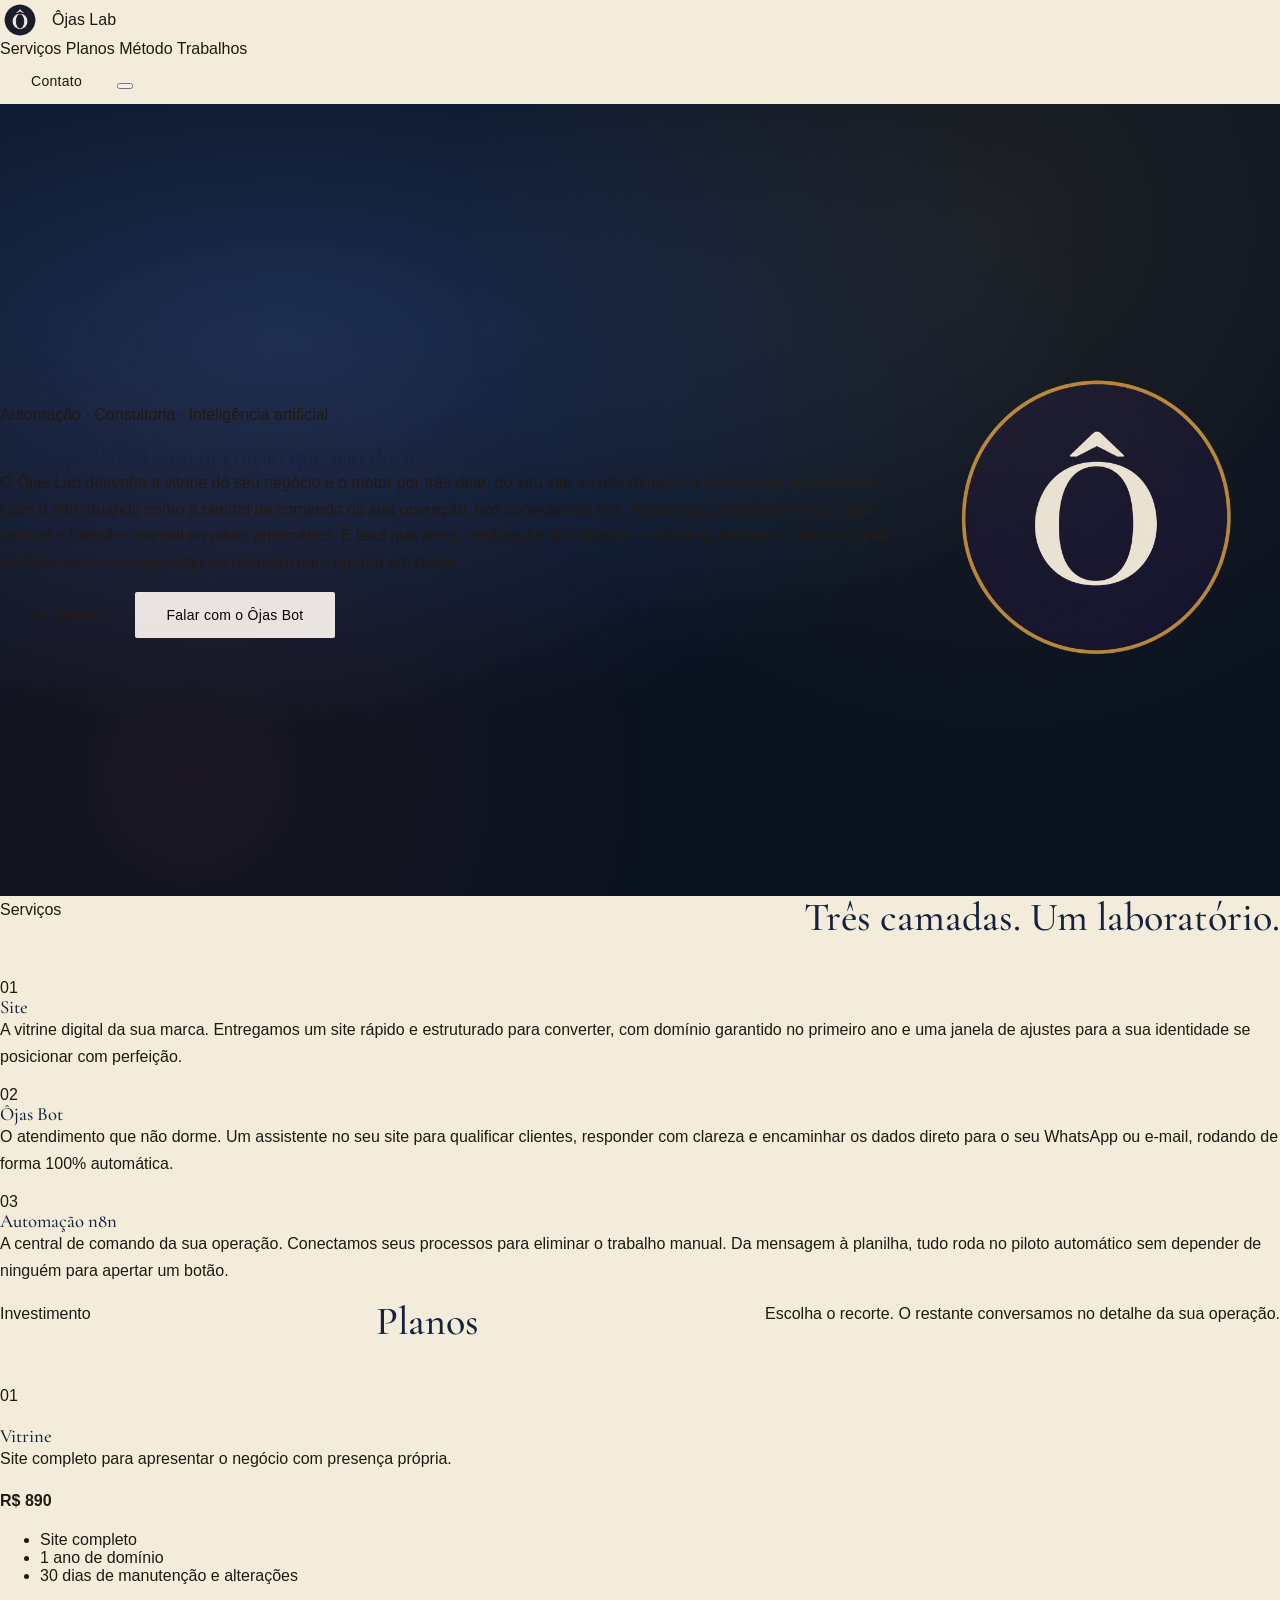
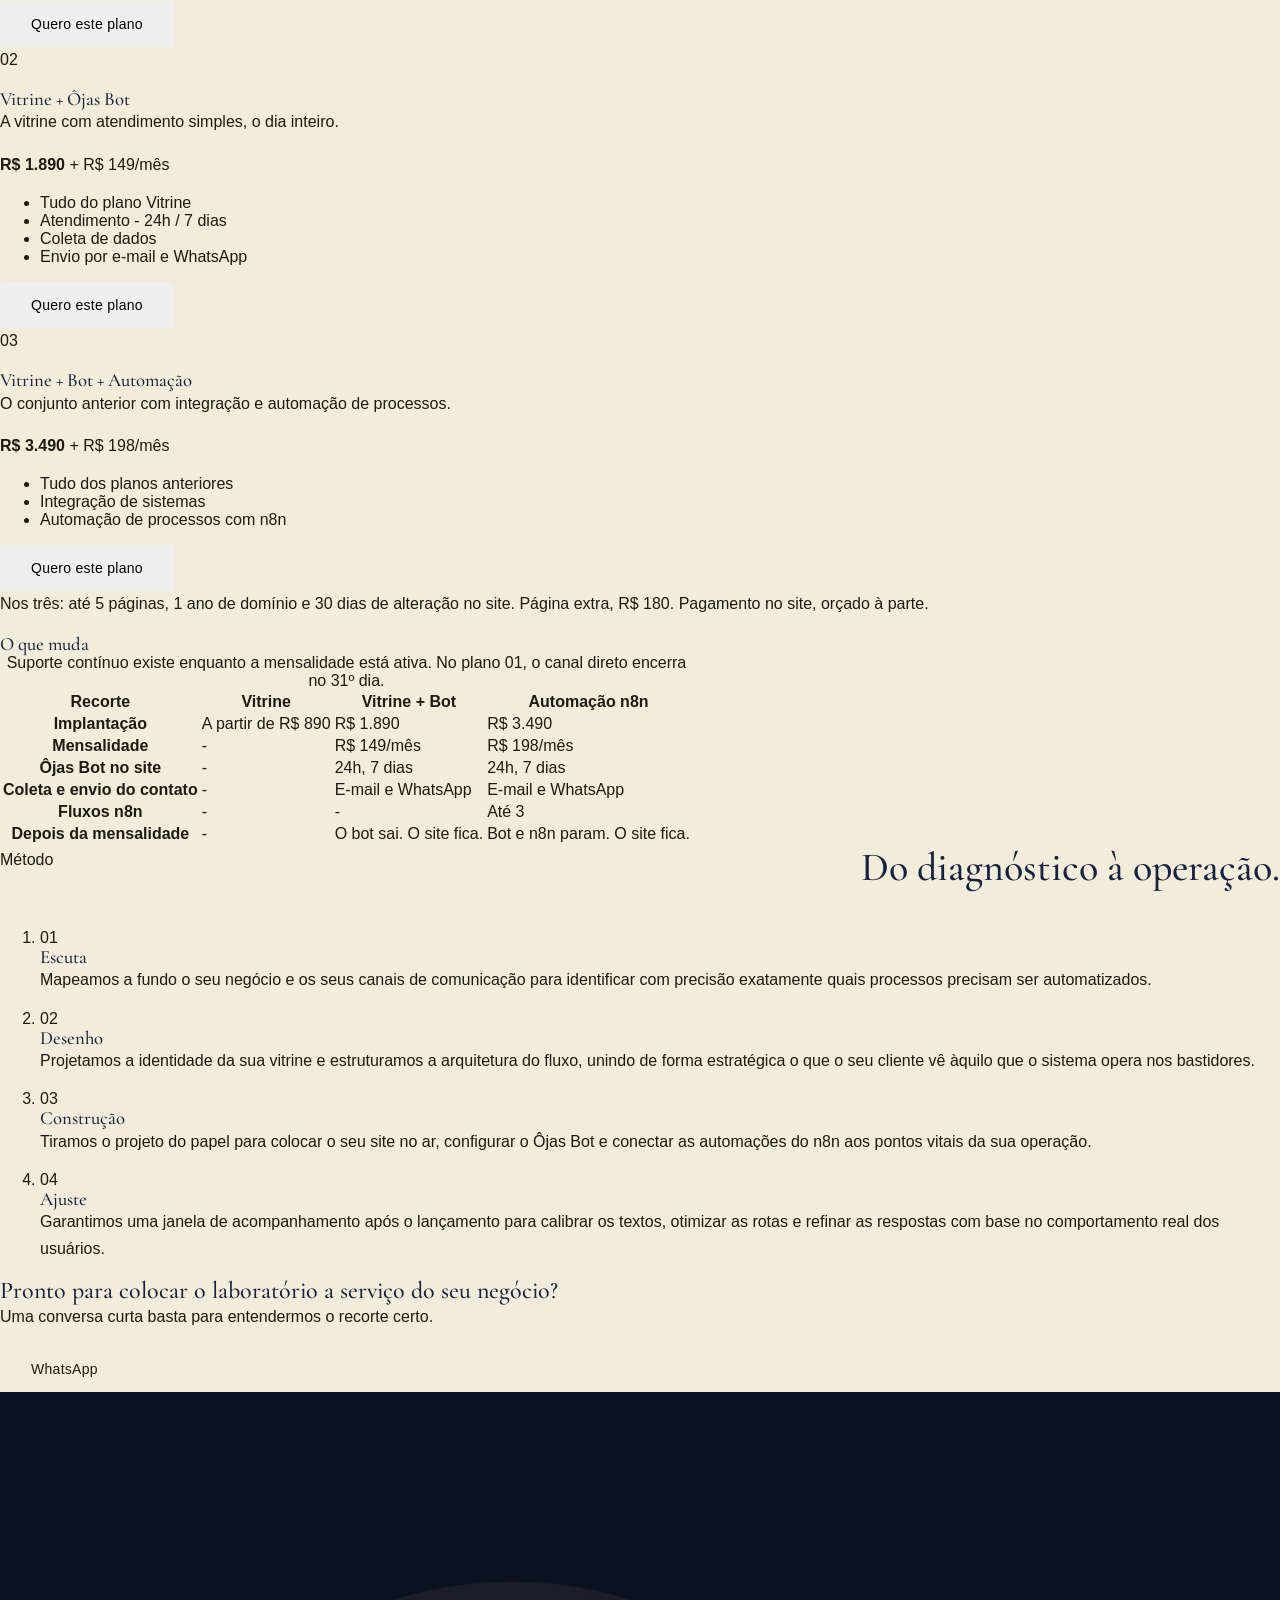
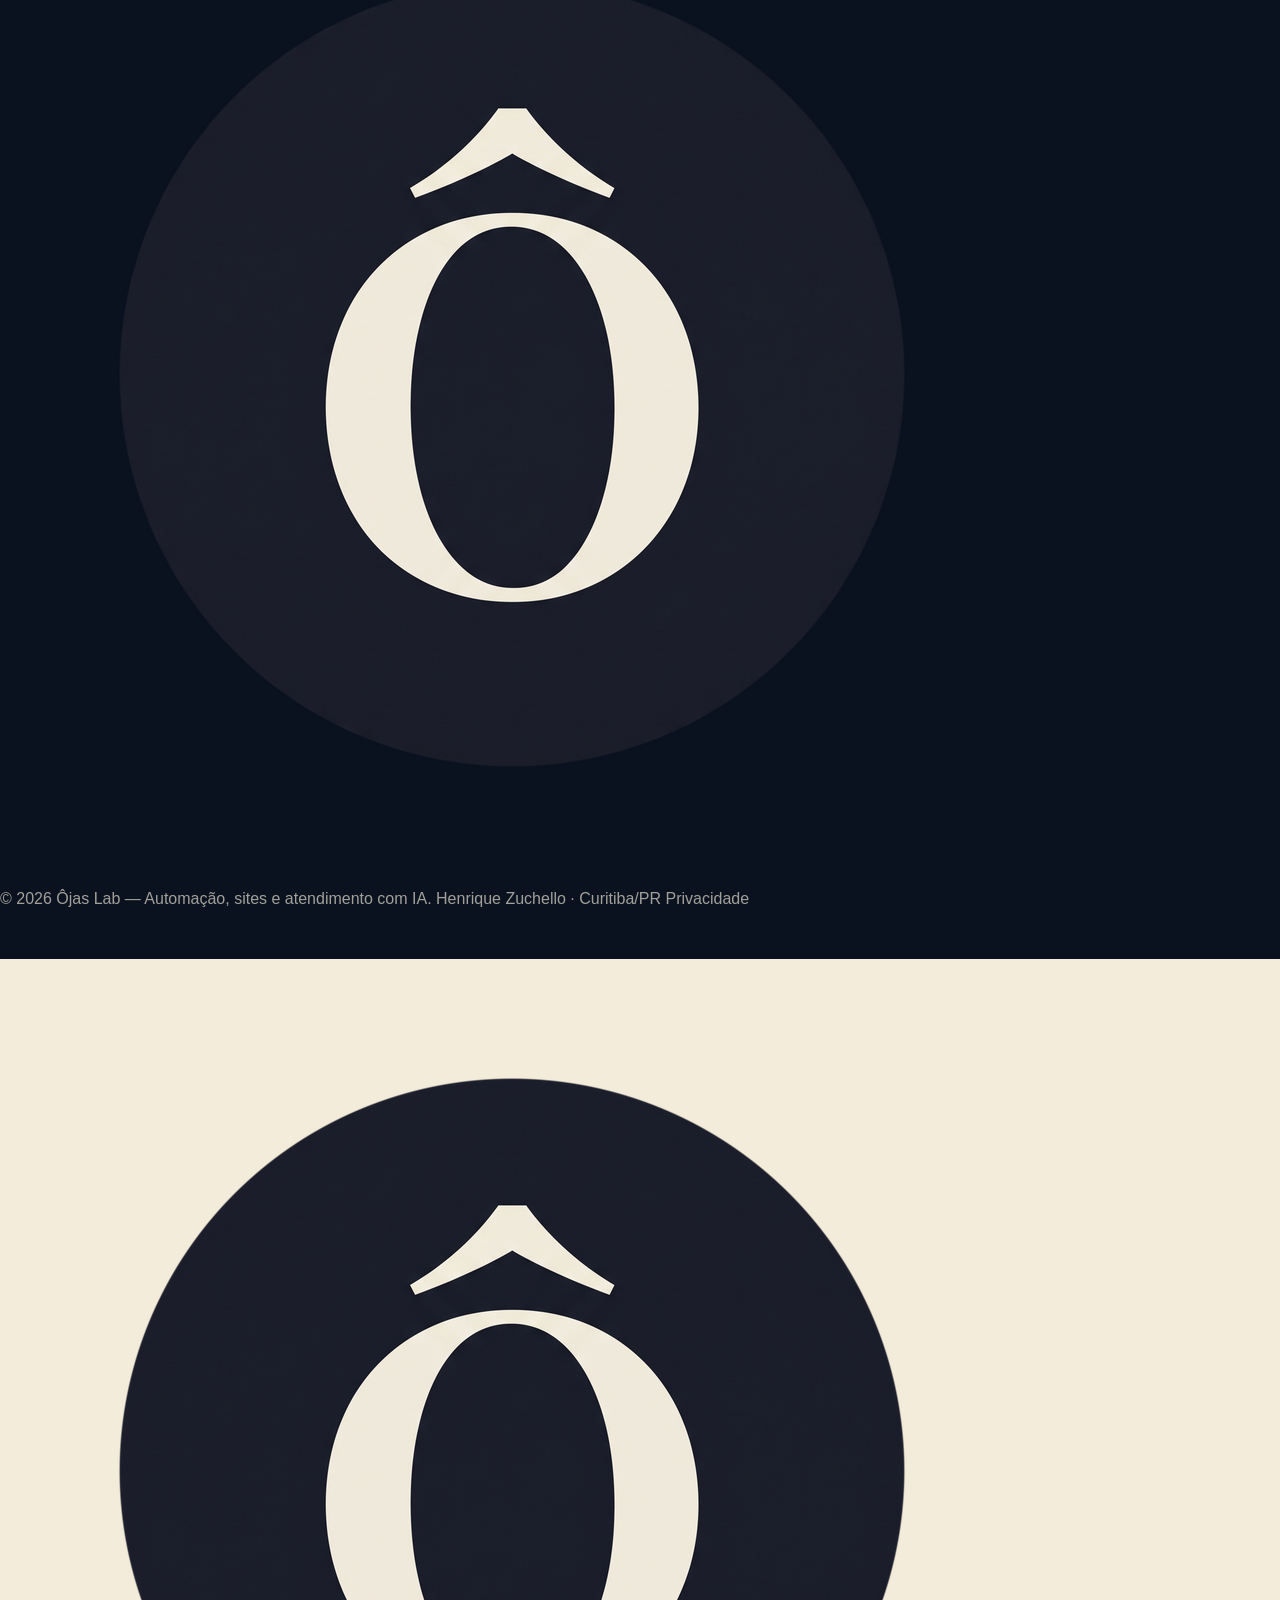
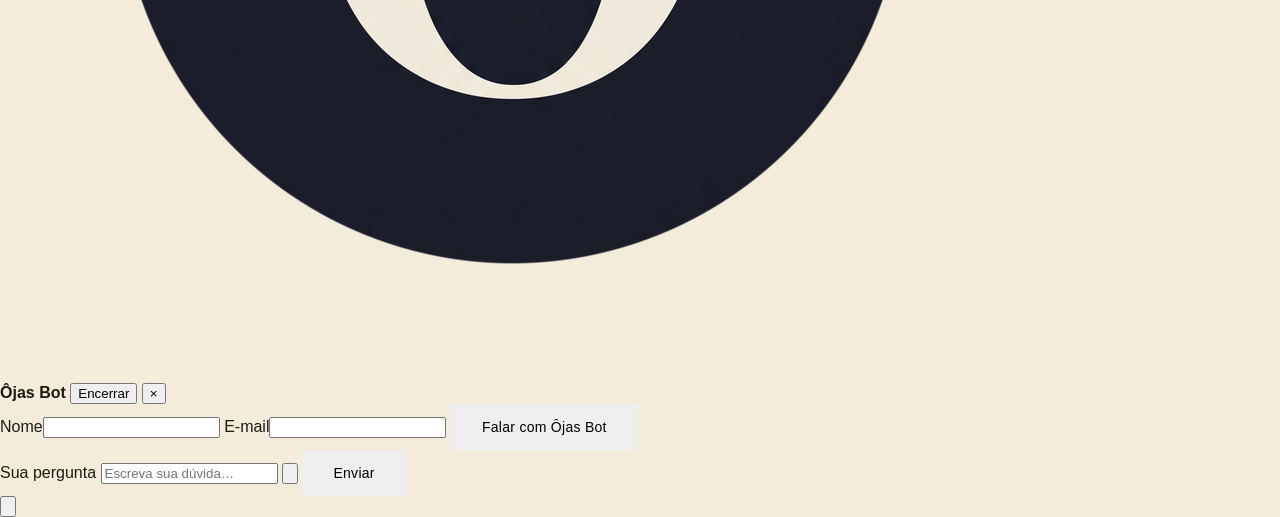
==== index.html @ 4f1f92e4 "Update index.html" ====
<!DOCTYPE html>
<html lang="pt-BR">
<head>
<meta charset="UTF-8">
<meta name="viewport" content="width=device-width, initial-scale=1.0">
<title>Ôjas Lab</title>
<meta name="description" content="Ôjas Lab: consultoria e automação com IA. Sites, Ôjas Bot e fluxos em n8n para o seu negócio atender e operar 24 horas.">
<link rel="icon" href="logo.png" type="image/png">
<link rel="preconnect" href="https://fonts.googleapis.com">
<link rel="preconnect" href="https://fonts.gstatic.com" crossorigin>
<link href="https://fonts.googleapis.com/css2?family=Cormorant+Garamond:ital,wght@0,400;0,500;0,600;1,400&family=Manrope:wght@400;500;600;700&display=swap" rel="stylesheet">
<link rel="stylesheet" href="css/style.css?v=21">
</head>
<body>

<div class="atmosphere" aria-hidden="true"></div>

<header class="nav">
  <a href="#inicio" class="brand">
    <img src="logo-nav.png" alt="Ôjas Lab" class="brand__mark">
    <span class="brand__name">Ôjas Lab</span>
  </a>
  <nav class="nav__links" id="navLinks">
    <a href="#servicos">Serviços</a>
    <a href="#planos">Planos</a>
    <a href="#metodo">Método</a>
    <a href="entregue.html">Trabalhos</a>
  </nav>
  <a class="btn btn--ghost nav__contato" href="#contato">Contato</a>
  <button type="button" class="nav__toggle" aria-label="Abrir menu" aria-expanded="false" aria-controls="navLinks">
    <span></span><span></span><span></span>
  </button>
</header>

<main id="inicio">

  <section class="hero">
    <div class="hero__copy">
      <p class="eyebrow">Automação · Consultoria · Inteligência artificial</p>
      <h1>Presença digital com operação que não dorme.</h1>
      <p class="lede">
            O Ôjas Lab desenha a vitrine do seu negócio e o motor por trás dele: do seu site ao atendimento e automação de processos. Com o n8n atuando como a central de comando da sua operação, nós conectamos site, WhatsApp, planilhas e e-mail para colocar o trabalho manual no piloto automático. É lead que entra, notificação que dispara e follow-up enviado — tudo rodando perfeitamente sem depender de ninguém para apertar um botão.
      </p>
      <div class="hero__cta">
        <a class="btn btn--gold" href="#planos">Ver planos</a>
        <button type="button" class="btn btn--ghost" data-open-bot>Falar com o Ôjas Bot</button>
      </div>
    </div>
    <div class="hero__orb" aria-hidden="true">
      <img src="logo.png" alt="">
    </div>
  </section>

  <section class="servicos" id="servicos">
    <div class="wrap">
      <header class="section-head">
        <p class="eyebrow">Serviços</p>
        <h2>Três camadas. Um laboratório.</h2>
      </header>
      <div class="cards cards--3">
        <article class="glass">
          <span class="idx">01</span>
          <h3>Site</h3>
          <p>A vitrine digital da sua marca. Entregamos um site rápido e estruturado para converter, com domínio garantido no primeiro ano e uma janela de ajustes para a sua identidade se posicionar com perfeição.</p>
        </article>
        <article class="glass">
          <span class="idx">02</span>
          <h3>Ôjas Bot</h3>
          <p>O atendimento que não dorme. Um assistente no seu site para qualificar clientes, responder com clareza e encaminhar os dados direto para o seu WhatsApp ou e-mail, rodando de forma 100% automática.</p>
        </article>
        <article class="glass">
          <span class="idx">03</span>
          <h3>Automação n8n</h3>
          <p>A central de comando da sua operação. Conectamos seus processos para eliminar o trabalho manual. Da mensagem à planilha, tudo roda no piloto automático sem depender de ninguém para apertar um botão.</p>
        </article>
      </div>
    </div>
  </section>

  <section class="planos" id="planos">
    <div class="wrap">
      <header class="section-head section-head--center">
        <p class="eyebrow">Investimento</p>
        <h2>Planos</h2>
        <p>Escolha o recorte. O restante conversamos no detalhe da sua operação.</p>
      </header>

      <div class="planos__grid">
        <article class="plano glass">
          <p class="plano__n">01</p>
          <h3>Vitrine</h3>
          <p class="plano__lead">Site completo para apresentar o negócio com presença própria.</p>
          <p class="plano__preco"><strong>R$&nbsp;890</strong></p>
          <ul>
            <li>Site completo</li>
            <li>1 ano de domínio</li>
            <li>30 dias de manutenção e alterações</li>
          </ul>
          <button type="button" class="btn btn--ghost plano__btn" data-plano="Vitrine">Quero este plano</button>
        </article>

        <article class="plano glass plano--featured">
          <p class="plano__n">02</p>
          <h3>Vitrine + Ôjas Bot</h3>
          <p class="plano__lead">A vitrine com atendimento simples, o dia inteiro.</p>
          <p class="plano__preco">
            <strong>R$&nbsp;1.890</strong>
            <span>+ R$&nbsp;149<span>/mês</span></span>
          </p>
          <ul>
            <li>Tudo do plano Vitrine</li>
            <li>Atendimento - 24h / 7 dias</li>
            <li>Coleta de dados</li>
            <li>Envio por e-mail e WhatsApp</li>
          </ul>
          <button type="button" class="btn btn--gold plano__btn" data-plano="Vitrine + Ôjas Bot">Quero este plano</button>
        </article>

        <article class="plano glass">
          <p class="plano__n">03</p>
          <h3>Vitrine + Bot + Automação</h3>
          <p class="plano__lead">O conjunto anterior com integração e automação de processos.</p>
          <p class="plano__preco">
            <strong>R$&nbsp;3.490</strong>
            <span>+ R$&nbsp;198<span>/mês</span></span>
          </p>
          <ul>
            <li>Tudo dos planos anteriores</li>
            <li>Integração de sistemas</li>
            <li>Automação de processos com n8n</li>
          </ul>
          <button type="button" class="btn btn--ghost plano__btn" data-plano="Vitrine + Bot + Automação">Quero este plano</button>
        </article>
      </div>

      <p class="compare__note">Nos três: até 5 páginas, 1 ano de domínio e 30 dias de alteração no site. Página extra, R$ 180. Pagamento no site, orçado à parte.</p>

      <div class="compare" id="comparar">
        <h3>O que muda</h3>
        <div class="compare__wrap">
          <table>
            <caption>Suporte contínuo existe enquanto a mensalidade está ativa. No plano 01, o canal direto encerra no 31º dia.</caption>
            <thead>
              <tr>
                <th>Recorte</th>
                <th>Vitrine</th>
                <th>Vitrine + Bot</th>
                <th>Automação n8n</th>
              </tr>
            </thead>
            <tbody>
              <tr>
                <th scope="row">Implantação</th>
                <td>A partir de R$ 890</td>
                <td>R$ 1.890</td>
                <td>R$ 3.490</td>
              </tr>
              <tr>
                <th scope="row">Mensalidade</th>
                <td>-</td>
                <td>R$ 149/mês</td>
                <td>R$ 198/mês</td>
              </tr>
              <tr>
                <th scope="row">Ôjas Bot no site</th>
                <td>-</td>
                <td>24h, 7 dias</td>
                <td>24h, 7 dias</td>
              </tr>
              <tr>
                <th scope="row">Coleta e envio do contato</th>
                <td>-</td>
                <td>E-mail e WhatsApp</td>
                <td>E-mail e WhatsApp</td>
              </tr>
              <tr>
                <th scope="row">Fluxos n8n</th>
                <td>-</td>
                <td>-</td>
                <td>Até 3</td>
              </tr>
              <tr>
                <th scope="row">Depois da mensalidade</th>
                <td>-</td>
                <td>O bot sai. O site fica.</td>
                <td>Bot e n8n param. O site fica.</td>
              </tr>
            </tbody>
          </table>
        </div>
      </div>
    </div>
  </section>

  <section class="metodo" id="metodo">
    <div class="wrap">
      <header class="section-head">
        <p class="eyebrow">Método</p>
        <h2>Do diagnóstico à operação.</h2>
      </header>
      <ol class="timeline">
        <li>
          <span>01</span>
          <h3>Escuta</h3>
          <p>Mapeamos a fundo o seu negócio e os seus canais de comunicação para identificar com precisão exatamente quais processos precisam ser automatizados.</p>
        </li>
        <li>
          <span>02</span>
          <h3>Desenho</h3>
          <p>Projetamos a identidade da sua vitrine e estruturamos a arquitetura do fluxo, unindo de forma estratégica o que o seu cliente vê àquilo que o sistema opera nos bastidores.</p>
        </li>
        <li>
          <span>03</span>
          <h3>Construção</h3>
          <p>Tiramos o projeto do papel para colocar o seu site no ar, configurar o Ôjas Bot e conectar as automações do n8n aos pontos vitais da sua operação.</p>
        </li>
        <li>
          <span>04</span>
          <h3>Ajuste</h3>
          <p>Garantimos uma janela de acompanhamento após o lançamento para calibrar os textos, otimizar as rotas e refinar as respostas com base no comportamento real dos usuários.</p>
        </li>
      </ol>
    </div>
  </section>

  <section class="close" id="contato">
    <div class="wrap close__inner glass">
      <h2>Pronto para colocar o laboratório a serviço do seu negócio?</h2>
      <p>Uma conversa curta basta para entendermos o recorte certo.</p>
      <a class="btn btn--gold" href="https://wa.me/554191283609" target="_blank" rel="noopener">WhatsApp</a>
    </div>
  </section>

</main>

<footer class="foot">
  <p class="foot__line">
    <a href="#inicio" class="foot__mark" aria-label="Ôjas Lab">
      <img src="logo-nav.png" alt="Ôjas Lab">
    </a>
    <span>© 2026</span>
    <span>Ôjas Lab — Automação, sites e atendimento com IA.</span>
    <span>Henrique Zuchello · Curitiba/PR</span>
    <a class="foot__legal" href="privacidade.html">Privacidade</a>
  </p>
</footer>

<div class="modal" id="leadModal" hidden>
  <div class="modal__backdrop" data-close="lead"></div>
  <div class="modal__panel glass" role="dialog" aria-labelledby="leadTitle" aria-modal="true">
    <button type="button" class="modal__x" data-close="lead" aria-label="Fechar">×</button>
    <p class="eyebrow">Solicitação</p>
    <h2 id="leadTitle">Quero este plano</h2>
    <p class="modal__plano" id="leadPlanoLabel"></p>
    <form id="leadForm" novalidate>
      <input type="hidden" name="plano" id="leadPlano">
      <label>
        Nome
        <input type="text" name="nome" required autocomplete="name">
      </label>
      <label>
        Telefone (WhatsApp)
        <input type="tel" name="telefone" required autocomplete="tel">
      </label>
      <label>
        E-mail
        <input type="email" name="email" required autocomplete="email">
      </label>
      <button type="submit" class="btn btn--gold modal__send">
        <svg viewBox="0 0 24 24" aria-hidden="true"><path d="M3.4 20.6 21 12 3.4 3.4 3 10.2 15 12 3 13.8z"/></svg>
        Enviar
      </button>
    </form>
  </div>
</div>

<div class="modal" id="contatoModal" hidden>
  <div class="modal__backdrop" data-close="contato"></div>
  <div class="modal__panel glass" role="dialog" aria-labelledby="contatoTitle" aria-modal="true">
    <button type="button" class="modal__x" data-close="contato" aria-label="Fechar">×</button>
    <p class="eyebrow">Contato</p>
    <h2 id="contatoTitle">Fale com o laboratório</h2>
    <form id="contatoForm" novalidate>
      <label>
        Nome
        <input type="text" name="nome" required autocomplete="name">
      </label>
      <label>
        WhatsApp
        <input type="tel" name="whatsapp" required autocomplete="tel">
      </label>
      <label>
        E-mail
        <input type="email" name="email" required autocomplete="email">
      </label>
      <label>
        Motivo do contato
        <textarea name="motivo" required rows="4"></textarea>
      </label>
      <button type="submit" class="btn btn--gold modal__send">
        <svg viewBox="0 0 24 24" aria-hidden="true"><path d="M3.4 20.6 21 12 3.4 3.4 3 10.2 15 12 3 13.8z"/></svg>
        Enviar
      </button>
    </form>
  </div>
</div>

<div class="modal" id="thanksModal" hidden>
  <div class="modal__backdrop" data-close="thanks"></div>
  <div class="modal__panel glass modal__panel--thanks" role="dialog" aria-labelledby="thanksTitle" aria-modal="true">
    <button type="button" class="modal__x" data-close="thanks" aria-label="Fechar">×</button>
    <p class="eyebrow">Ôjas Lab</p>
    <h2 id="thanksTitle">Recebemos sua solicitação</h2>
    <p>Recebemos sua solicitação, entraremos em contato nos próximos dias. Obrigado por nos escolher!</p>
    <button type="button" class="btn btn--gold" data-close="thanks">Fechar</button>
  </div>
</div>

<div class="bot-widget">
  <div class="bot-panel glass" id="botPanel">
    <div class="console__bar">
      <img src="logo-nav.png" alt="" class="console__mark">
      <strong>Ôjas Bot</strong>
      <button type="button" class="bot-end" data-end-bot>Encerrar</button>
      <button type="button" class="bot-close" data-close-bot aria-label="Fechar">×</button>
    </div>
    <form class="bot-gate" id="chatGateForm">
      <label>Nome<input type="text" name="nome" required autocomplete="name"></label>
      <label>E-mail<input type="email" name="email" required autocomplete="email"></label>
      <button type="submit" class="btn btn--gold">Falar com Ôjas Bot</button>
    </form>
    <div class="console__thread" id="thread"></div>
    <form class="console__form" id="ask" autocomplete="off">
      <label class="sr-only" for="q">Sua pergunta</label>
      <input id="q" name="q" type="text" placeholder="Escreva sua dúvida…" required>
      <button type="button" class="bot-mic" id="botMic" aria-label="Falar">
        <svg viewBox="0 0 24 24" aria-hidden="true"><path d="M12 14a3 3 0 0 0 3-3V7a3 3 0 0 0-6 0v4a3 3 0 0 0 3 3z"/><path d="M6 11a6 6 0 0 0 12 0M12 17v3"/></svg>
      </button>
      <button class="btn btn--gold" type="submit">Enviar</button>
    </form>
  </div>
  <button type="button" class="bot-fab" data-open-bot aria-label="Abrir Ôjas Bot">
    <svg viewBox="0 0 32 32" aria-hidden="true"><path d="M6.5 8.5h19a2 2 0 0 1 2 2v9.5a2 2 0 0 1-2 2H14l-5.2 4.2V22H6.5a2 2 0 0 1-2-2v-9.5a2 2 0 0 1 2-2z"/></svg>
  </button>
</div>

<script src="js/ojas-bot.js?v=25"></script>
<script src="js/main.js?v=4"></script>
</body>
</html>
---- css/style.css ----
/* ================= TOKENS ================= */
:root{
  --navy:#142240;
  --navy-deep:#0A1220;
  --navy-soft:#1D2E52;
  --red:#9B3A2B;
  --red-deep:#7C2E22;
  --gold:#C6A153;
  --gold-soft:#E4CD8E;
  --cream:#F4ECDA;
  --cream-dim:#E7DCC1;
  --ink:#1E1912;
  --ink-soft:#4A4133;
  --radius:2px;
  --max:1200px;
  --page-gutter:24px;
  --serif:'Cormorant Garamond', Georgia, 'Times New Roman', serif;
  --sans:'Jost', 'Segoe UI', Helvetica, Arial, sans-serif;
}
*{box-sizing:border-box;}
html{
  scroll-behavior:smooth;
  scroll-padding-top:calc(84px + env(safe-area-inset-top,0px));
}
body{
  margin:0;
  background:var(--cream);
  color:var(--ink);
  font-family:var(--sans);
  font-weight:300;
  -webkit-font-smoothing:antialiased;
  padding-top:env(safe-area-inset-top,0px);
  padding-bottom:env(safe-area-inset-bottom,0px);
}
img{max-width:100%;height:auto;display:block;background:transparent;}
a{color:inherit;text-decoration:none;}
button{font-family:inherit;cursor:pointer;}
h1,h2,h3,h4{font-family:var(--serif);font-weight:500;margin:0;color:var(--navy);line-height:1.08;}
p{margin:0 0 1em;line-height:1.65;}
.container{
  max-width:var(--max);
  margin:0 auto;
  padding-left:var(--page-gutter);
  padding-right:var(--page-gutter);
  width:100%;
}
@media (max-width:600px){
  :root{ --page-gutter:16px; }
}
/* buttons */
.btn{
  display:inline-flex;align-items:center;gap:10px;
  padding:14px 30px;
  font-family:var(--sans);font-size:14px;letter-spacing:.02em;font-weight:500;
  border:1px solid transparent;border-radius:var(--radius);
  transition:transform .35s cubic-bezier(.2,.7,.2,1), box-shadow .35s, background .35s, color .35s, border-color .35s;
  white-space:nowrap;
}
.btn-primary{background:var(--gold);color:var(--navy-deep);}
.btn-primary:hover{background:var(--gold-soft); box-shadow:0 6px 22px -6px rgba(198,161,83,.55);}
.btn-outline{border-color:rgba(244,236,218,.45);color:var(--cream);background:transparent;}
.btn-outline:hover{border-color:var(--gold-soft);color:var(--gold-soft);}
.btn-dark-outline{border-color:rgba(20,34,64,.4);color:var(--navy);background:transparent;}
.btn-dark-outline:hover{border-color:var(--navy);background:var(--navy);color:var(--cream);}
.btn-red{background:var(--red);color:var(--cream);}
.btn-red:hover{background:var(--red-deep);}
.btn-sm{padding:9px 18px;font-size:12.5px;}
.btn:focus-visible, a:focus-visible, input:focus-visible, textarea:focus-visible, button:focus-visible{
  outline:2px solid var(--gold); outline-offset:2px;
}

/* ================= NAV ================= */
header.site-nav{
  position:fixed; top:0; left:0; right:0; z-index:560;
  padding-top:env(safe-area-inset-top,0px);
  background:rgba(10,18,32,.82);
  backdrop-filter:blur(14px) saturate(140%);
  -webkit-backdrop-filter:blur(14px) saturate(140%);
  border-bottom:1px solid rgba(198,161,83,.16);
}
.nav-row{
  max-width:var(--max); margin:0 auto; padding:14px var(--page-gutter);
  width:100%;
  display:flex; align-items:center; justify-content:space-between; gap:18px;
}
.brand{display:flex; align-items:center; gap:12px; min-width:0;}
.brand img{width:40px;height:40px;border-radius:0; background:transparent; flex-shrink:0; object-fit:contain;}
.brand-text{font-family:var(--serif); font-size:19px; color:var(--cream); letter-spacing:.01em; line-height:1.1;}
.brand-text small{display:block; font-family:var(--sans); font-size:9.5px; letter-spacing:.14em; color:var(--gold-soft); margin-top:2px; font-weight:400;}
nav.nav-links{display:flex; align-items:center; gap:30px;}
nav.nav-links a{
  font-size:13.5px; color:rgba(244,236,218,.8); position:relative; padding:4px 0;
  transition:color .25s;
}
nav.nav-links a:hover, nav.nav-links a.active{color:var(--cream);}
nav.nav-links a.active::after{
  content:''; position:absolute; left:0; right:0; bottom:-4px; height:1px; background:var(--gold);
}
.nav-actions{display:flex; align-items:center; gap:16px;}
.icon-btn{
  position:relative; background:none; border:none; color:var(--cream); padding:6px; display:flex;
}
.icon-btn svg{width:19px;height:19px;}
.badge{
  position:absolute; top:-3px; right:-3px; background:var(--red); color:var(--cream);
  font-size:10px; font-family:var(--sans); width:16px; height:16px; border-radius:50%;
  display:flex; align-items:center; justify-content:center; font-weight:500;
}
.greeting{font-size:13px; color:var(--cream-dim);}
.greeting b{color:var(--gold-soft); font-weight:500;}
.hamburger{display:none; background:none; border:none; color:var(--cream);}
.hamburger svg{width:22px;height:22px;}

@media (max-width:900px){
  nav.nav-links{
    position:fixed; inset:0 0 0 auto; top:0; height:100vh; width:78vw; max-width:340px;
    background:var(--navy-deep); flex-direction:column; align-items:flex-start; justify-content:flex-start;
    padding:calc(90px + env(safe-area-inset-top,0px)) 30px 30px; gap:22px;
    transform:translateX(100%); transition:transform .4s cubic-bezier(.2,.7,.2,1);
    border-left:1px solid rgba(198,161,83,.18);
  }
  nav.nav-links.open{transform:translateX(0);}
  nav.nav-links a{font-size:17px;}
  .hamburger{display:block;}
}

/* ================= VIEWS ================= */
.view{display:none;}
.view.active{display:block;}

/* ---- HERO ---- */
.hero{
  background:radial-gradient(ellipse 90% 70% at 22% 30%, var(--navy-soft), var(--navy-deep) 70%);
  padding:calc(168px + env(safe-area-inset-top,0px)) 0 128px;
  min-height:min(88vh, 820px);
  display:flex;
  align-items:center;
  position:relative;
}
.hero::before{
  content:''; position:absolute; inset:0;
  background:
    radial-gradient(circle at 78% 15%, rgba(198,161,83,.10), transparent 45%),
    radial-gradient(circle at 15% 85%, rgba(155,58,43,.10), transparent 40%);
  pointer-events:none;
}
.hero-grid{
  display:grid; grid-template-columns:minmax(0,.85fr) minmax(0,1.15fr); gap:clamp(24px,4vw,60px); align-items:center;
  position:relative;
}
.hero-emblem{
  position:relative; display:flex; justify-content:center; align-items:center;
}
.hero-emblem img{
  position:relative; width:min(100%,340px); height:auto;
  background:transparent;
  mix-blend-mode:normal;
}
.hero-copy{color:var(--cream);}
.hero-copy .eyebrow{
  font-size:13px; color:var(--gold-soft); font-family:var(--serif); font-style:italic; margin-bottom:18px; display:block;
}
.hero-copy h1{
  font-size:clamp(34px,5vw,58px); color:var(--cream); max-width:12ch;
}
.hero-copy h1 em{color:var(--gold-soft); font-style:italic;}
.hero-copy p.lede{
  margin-top:22px; font-size:17px; color:rgba(244,236,218,.78); max-width:46ch; font-weight:300;
}
.hero-actions{display:flex; gap:16px; margin-top:34px; flex-wrap:wrap;}

@media (max-width:860px){
  .hero{padding:calc(132px + env(safe-area-inset-top,0px)) 0 96px; min-height:0;}
  .hero-grid{grid-template-columns:1fr; text-align:center;}
  .hero-copy h1{margin-left:auto;margin-right:auto; max-width:none;}
  .hero-copy p.lede{margin-left:auto;margin-right:auto;}
  .hero-actions{justify-content:center;}
  .hero-emblem img{width:min(72vw, 260px);}
}

/* ---- INTRO STRIP ---- */
.intro-strip{padding:40px 0; text-align:center;}
.rule{
  width:64px; height:1px; background:linear-gradient(90deg,transparent,var(--gold),transparent);
  margin:0 auto 30px;
}
.intro-strip p{
  max-width:56ch; margin:0 auto; font-family:var(--serif); font-size:23px; color:var(--navy);
  line-height:1.55; font-style:italic; font-weight:400;
}

/* ---- SECTION HEADERS ---- */
.section-head{
  display:flex; justify-content:space-between; align-items:flex-end; gap:24px; margin-bottom:40px; flex-wrap:wrap;
}
.section-head h2{font-size:clamp(28px,3.4vw,40px);}
.section-head .sub{color:var(--ink-soft); font-size:14.5px; max-width:44ch; margin-top:8px;}

/* ---- CATALOG ---- */
.catalog{padding:28px 0 72px;}
.chip-row{display:flex; gap:10px; flex-wrap:wrap; margin-bottom:0; min-width:0; flex:1 1 280px;}
.chip{
  padding:8px 18px; font-size:12.5px; border:1px solid rgba(20,34,64,.22); border-radius:999px;
  color:var(--ink-soft); background:transparent; transition:.25s;
}
.chip:hover{border-color:var(--navy);}
.chip.active{background:var(--navy); color:var(--cream); border-color:var(--navy);}

.book-grid{
  display:grid;
  grid-template-columns:repeat(auto-fill, minmax(min(100%, 230px), 1fr));
  gap:20px;
  width:100%;
}
@media (max-width:700px){
  .book-grid{
    grid-template-columns:repeat(2, minmax(0,1fr));
    gap:12px;
  }
  .book-info{padding:12px 12px 14px;}
  .book-info .title{font-size:15px;}
  .book-cover{padding:14px;}
  .book-cover .glyph{font-size:12.5px;}
  .book-cover .glyph .big{font-size:26px;}
}

.book-card{
  background:var(--navy);
  border:1px solid rgba(198,161,83,.14);
  border-radius:var(--radius);
  padding:0;
  display:flex; flex-direction:column;
  cursor:pointer;
  position:relative;
  min-width:0;
  max-width:100%;
  transition:transform .4s cubic-bezier(.2,.7,.2,1), border-color .4s, box-shadow .4s;
}
.book-card:hover{
  transform:translateY(-5px);
  border-color:rgba(198,161,83,.55);
  box-shadow:0 22px 40px -18px rgba(10,18,32,.55), 0 0 0 1px rgba(198,161,83,.12);
}
.book-cover{
  aspect-ratio:3/4;
  position:relative; overflow:hidden;
  display:flex; align-items:center; justify-content:center; text-align:center; padding:22px;
  width:100%;
}
.book-cover::after{
  content:''; position:absolute; inset:10px; border:1px solid rgba(228,205,142,.35); pointer-events:none;
}
.book-cover .glyph{
  font-family:var(--serif); font-style:italic; color:rgba(244,236,218,.92); font-size:15px; line-height:1.4;
  letter-spacing:.02em;
}
.book-cover .glyph .big{display:block; font-size:34px; font-style:normal; color:var(--gold-soft); margin-bottom:10px; font-weight:500;}
.book-card:hover .book-cover::before{opacity:1;}
.book-cover::before{
  content:''; position:absolute; inset:0; opacity:0; transition:opacity .5s;
  background:linear-gradient(135deg, transparent 40%, rgba(198,161,83,.16) 50%, transparent 60%);
}
.book-info{padding:18px 18px 20px; display:flex; flex-direction:column; gap:4px; flex:1;}
.book-info .title{font-family:var(--serif); font-size:17px; color:var(--cream); line-height:1.3; overflow-wrap:anywhere;}
.book-info .author{font-size:12px; color:rgba(244,236,218,.55); font-style:italic; font-family:var(--serif);}
.book-info .row{margin-top:auto; padding-top:14px; display:flex; align-items:center; justify-content:space-between; gap:10px;}
.book-info .price{color:var(--gold-soft); font-size:15px; font-weight:500;}
.add-btn{
  background:transparent; border:1px solid rgba(244,236,218,.35); color:var(--cream);
  width:34px; height:34px; border-radius:50%; display:flex; align-items:center; justify-content:center;
  transition:.3s; flex-shrink:0;
}
.add-btn svg{width:15px;height:15px;}
.add-btn:hover{background:var(--gold); border-color:var(--gold); color:var(--navy-deep); transform:rotate(90deg);}

/* ---- ABOUT / MISSION grid on home ---- */
.about-grid{padding:72px 0 80px; display:block;}
.about-text{max-width:68ch; margin:0 auto;}
.about-text h2,.about-text h3{text-align:center;}
.about-text h3{font-size:15px; text-transform:none; letter-spacing:.02em; color:var(--red); font-family:var(--sans); font-weight:500; margin-bottom:14px;}
.about-text h2{margin-bottom:28px;}
.about-text p{
  color:var(--ink-soft); font-size:16px; line-height:1.75;
  text-align:justify; text-indent:1.6em; hyphens:auto;
  margin:0 0 .35em;
}

/* ---- NEWSLETTER ---- */
.newsletter{background:var(--red); color:var(--cream); padding:64px 0;}
.newsletter .row{display:flex; align-items:center; justify-content:space-between; gap:30px; flex-wrap:wrap;}
.newsletter h3{color:var(--cream); font-size:26px; max-width:20ch;}
.newsletter p{color:rgba(244,236,218,.85); font-size:14px; margin-top:8px; max-width:40ch;}
.newsletter form{display:flex; gap:0; min-width:0; flex:1 1 260px; max-width:420px;}
.newsletter input{
  flex:1; border:1px solid rgba(244,236,218,.5); background:transparent; color:var(--cream);
  padding:14px 16px; font-family:var(--sans); font-size:14px; border-right:none;
}
.newsletter input::placeholder{color:rgba(244,236,218,.55);}
.newsletter button{
  background:var(--navy-deep); color:var(--cream); border:1px solid var(--navy-deep); padding:0 22px; font-size:13px;
}
.newsletter button:hover{background:var(--navy);}

/* ---- FOOTER ---- */
footer{background:var(--navy-deep); color:rgba(244,236,218,.65); padding:70px 0 30px;}
.footer-grid{display:flex; justify-content:center; padding-bottom:50px; border-bottom:1px solid rgba(244,236,218,.1);}
.footer-brand{display:flex; flex-direction:column; align-items:center; text-align:center; gap:12px;}
.footer-brand img{width:72px;height:auto;border-radius:0; flex-shrink:0; background:transparent;}
.footer-brand strong{color:var(--cream); font-family:var(--serif); font-size:18px; font-weight:500; display:block;}
.footer-brand p{font-size:13px; color:rgba(244,236,218,.55); max-width:32ch; margin:6px 0 0;}
.footer-col h4{font-family:var(--sans); font-size:12.5px; letter-spacing:.05em; color:var(--gold-soft); font-weight:500; margin-bottom:16px;}
.footer-col a{display:block; font-size:13.5px; margin-bottom:11px; color:rgba(244,236,218,.65); transition:.25s;}
.footer-col a:hover{color:var(--cream);}
.footer-bottom{display:flex; justify-content:center; align-items:center; padding-top:26px; font-size:12px; color:rgba(244,236,218,.4); flex-wrap:wrap; gap:10px 24px; text-align:center;}
.footer-bottom a{color:rgba(244,236,218,.55);}
.footer-bottom a:hover{color:var(--gold-soft);}

/* ================= PAGE HERO (sub pages) ================= */
.page-hero{
  background:var(--navy-deep); color:var(--cream);
  padding:calc(108px + env(safe-area-inset-top,0px)) 0 40px; text-align:left;
}
.page-hero .crumb{font-size:12.5px; color:rgba(244,236,218,.5); margin-bottom:16px; display:flex; align-items:center; gap:8px;}
.page-hero .crumb a:hover{color:var(--gold-soft);}
.page-hero h1{color:var(--cream); font-size:clamp(30px,4vw,48px);}
.page-hero p{color:rgba(244,236,218,.7); max-width:56ch; margin-top:14px; font-size:15.5px;}

/* ================= SANKHYA PAGE ================= */
.article-wrap{padding:80px 0 110px;}
.article-grid{display:grid; grid-template-columns:1fr 300px; gap:70px;}
@media (max-width:900px){.article-grid{grid-template-columns:1fr;}}
.article-body h2{font-size:26px; margin:44px 0 16px;}
.article-body h2:first-child{margin-top:0;}
.article-body p{font-size:16px; color:var(--ink-soft); max-width:66ch;}
.pull{
  font-family:var(--serif); font-style:italic; font-size:24px; color:var(--navy); border-left:2px solid var(--gold);
  padding-left:24px; margin:34px 0; max-width:56ch; line-height:1.5;
}
.side-box{
  background:var(--cream-dim); border:1px solid rgba(20,34,64,.1); padding:30px; height:fit-content; position:sticky; top:110px;
}
.side-box h4{font-family:var(--sans); font-size:12px; letter-spacing:.06em; color:var(--red); font-weight:500; margin-bottom:16px;}
.side-box .diagram-wrap{margin-bottom:22px;}
.side-box p{font-size:13px; color:var(--ink-soft); margin-bottom:18px;}

.tattva-diagram{width:100%; font-family:var(--sans);}
.tattva-diagram .node{fill:var(--navy); stroke:rgba(198,161,83,.5); stroke-width:1;}
.tattva-diagram .node.accent{fill:var(--red);}
.tattva-diagram text{fill:var(--cream); font-size:9px;}
.tattva-diagram .link{stroke:rgba(20,34,64,.3); stroke-width:1;}

/* ================= BOOK DETAIL ================= */
.detail-wrap{padding:70px 0 110px;}
.detail-grid{display:grid; grid-template-columns:minmax(0,300px) minmax(0,1fr); gap:clamp(28px,4vw,56px);}
@media (max-width:800px){.detail-grid{grid-template-columns:1fr;}}
.detail-cover{
  aspect-ratio:3/4.3; background:var(--navy); border:1px solid rgba(198,161,83,.2); position:relative; padding:32px;
  display:flex; align-items:center; justify-content:center; text-align:center;
}
.detail-cover::after{content:''; position:absolute; inset:12px; border:1px solid rgba(228,205,142,.35);}
.detail-cover .glyph{font-family:var(--serif); font-style:italic; color:rgba(244,236,218,.92); font-size:17px; line-height:1.4;}
.detail-cover .glyph .big{display:block; font-size:40px; font-style:normal; color:var(--gold-soft); margin-bottom:12px; font-weight:500;}
.detail-info .category-tag{
  display:inline-block; font-size:11.5px; letter-spacing:.05em; color:var(--red); border:1px solid rgba(155,58,43,.3);
  padding:5px 12px; border-radius:999px; margin-bottom:18px;
}
.detail-info h1{font-size:clamp(28px,3.6vw,40px); margin-bottom:10px;}
.detail-info .author{font-family:var(--serif); font-style:italic; color:var(--ink-soft); font-size:17px; margin-bottom:22px;}
.detail-info .price-row{display:flex; align-items:center; gap:22px; margin-bottom:30px; flex-wrap:wrap;}
.detail-info .price{font-size:26px; color:var(--navy); font-family:var(--serif);}
.qty-stepper{display:flex; align-items:center; border:1px solid rgba(20,34,64,.25);}
.qty-stepper button{background:none; border:none; width:36px; height:40px; font-size:16px; color:var(--navy);}
.qty-stepper button:hover{background:var(--cream-dim);}
.qty-stepper span{width:32px; text-align:center; font-size:14px;}
.detail-info .synopsis p{font-size:16px; color:var(--ink-soft); max-width:64ch;}
.detail-info .meta-list{margin-top:30px; border-top:1px solid rgba(20,34,64,.12); padding-top:24px; font-size:13.5px; color:var(--ink-soft);}
.detail-info .meta-list div{display:flex; justify-content:space-between; max-width:340px; padding:6px 0;}
.detail-info .meta-list b{color:var(--navy); font-weight:500;}

/* ================= AUTH PAGES ================= */
.auth-wrap{
  min-height:100vh; display:flex; align-items:center; justify-content:center;
  padding:calc(120px + env(safe-area-inset-top,0px)) 20px 80px;
  background:radial-gradient(ellipse 80% 60% at 50% 0%, var(--navy-soft), var(--navy-deep) 65%);
}
.auth-card{
  background:var(--cream); width:100%; max-width:420px; padding:48px 40px; border:1px solid rgba(198,161,83,.25);
  position:relative;
}
.auth-card .mark{width:46px; height:46px; border-radius:50%; margin:0 auto 22px; display:block; background:transparent;}
.auth-card h2{text-align:center; font-size:26px; margin-bottom:8px;}
.auth-card .sub{text-align:center; font-size:13px; color:var(--ink-soft); margin-bottom:30px;}
.field{margin-bottom:18px;}
.field label{display:block; font-size:12px; letter-spacing:.03em; color:var(--ink-soft); margin-bottom:7px;}
.field input{
  width:100%; padding:12px 14px; border:1px solid rgba(20,34,64,.25); background:#fff; font-family:var(--sans);
  font-size:14.5px; color:var(--ink); border-radius:1px;
}
.field input:focus{border-color:var(--navy);}
.auth-card .btn{width:100%; justify-content:center; margin-top:8px;}
.auth-switch{text-align:center; font-size:13px; margin-top:22px; color:var(--ink-soft);}
.auth-switch a{color:var(--red); font-weight:500;}
.auth-note{
  margin-top:22px; font-size:11.5px; color:var(--ink-soft); background:var(--cream-dim); padding:12px 14px; border-left:2px solid var(--gold);
  line-height:1.5;
}

/* ================= MEMBERS PAGE ================= */
.members-wrap{padding:80px 0 110px;}
.locked-panel{
  max-width:560px; margin:0 auto; text-align:center; background:var(--navy); color:var(--cream); padding:60px 40px; border:1px solid rgba(198,161,83,.2);
}
.locked-panel .lock-icon{width:36px;height:36px; margin:0 auto 24px; color:var(--gold-soft);}
.locked-panel h2{color:var(--cream); font-size:26px; margin-bottom:14px;}
.locked-panel p{color:rgba(244,236,218,.7); font-size:14.5px; margin-bottom:30px;}
.locked-panel .btn-row{display:flex; gap:14px; justify-content:center; flex-wrap:wrap;}

.member-welcome{background:var(--navy); color:var(--cream); padding:44px; margin-bottom:50px; display:flex; align-items:center; justify-content:space-between; gap:20px; flex-wrap:wrap;}
.member-welcome h2{color:var(--cream); font-size:24px;}
.member-welcome p{color:rgba(244,236,218,.65); font-size:13.5px; margin:0;}
.member-grid{display:grid; grid-template-columns:repeat(3,1fr); gap:24px;}
@media (max-width:860px){.member-grid{grid-template-columns:1fr 1fr;}}
@media (max-width:560px){.member-grid{grid-template-columns:1fr;}}
.member-card{background:var(--cream-dim); border:1px solid rgba(20,34,64,.1); padding:28px; position:relative;}
.member-card .tag{font-size:10.5px; letter-spacing:.06em; color:var(--gold); background:var(--navy); display:inline-block; padding:4px 10px; margin-bottom:16px;}
.member-card h4{font-size:18px; margin-bottom:10px;}
.member-card p{font-size:13.5px; color:var(--ink-soft); margin-bottom:0;}

/* ================= PRIVACY PAGE ================= */
.legal-wrap{padding:80px 0 110px;}
.legal-body{max-width:74ch;}
.legal-body h2{font-size:20px; margin:36px 0 12px;}
.legal-body h2:first-child{margin-top:0;}
.legal-body p, .legal-body li{font-size:15px; color:var(--ink-soft); line-height:1.7;}
.legal-body ul{padding-left:20px; margin-bottom:1em;}
.legal-body .updated{font-size:13px; color:var(--ink-soft); font-style:italic; margin-bottom:34px;}

/* ================= TOAST ================= */
#toast{
  position:fixed; bottom:28px; left:50%; transform:translate(-50%,140%); z-index:900;
  background:var(--navy-deep); color:var(--cream); padding:14px 26px; font-size:13.5px;
  border:1px solid var(--gold); border-radius:2px; transition:transform .45s cubic-bezier(.2,.7,.2,1);
  display:flex; align-items:center; gap:10px; max-width:90vw;
}
#toast.show{transform:translate(-50%,0);}
#toast svg{width:15px;height:15px; color:var(--gold-soft); flex-shrink:0;}

/* ================= ÔJAS BOT CHAT ================= */
#ojas-toggle{
  position:fixed; bottom:24px; right:24px; z-index:600;
  width:60px; height:60px; border-radius:50%; background:var(--navy); color:var(--cream);
  border:1px solid var(--gold); display:flex; align-items:center; justify-content:center;
  box-shadow:0 12px 30px -8px rgba(10,18,32,.5); transition:transform .3s;
  padding-bottom:env(safe-area-inset-bottom,0px);
}
#ojas-toggle:hover{transform:scale(1.06);}
#ojas-toggle svg{width:26px;height:26px;}
#ojas-toggle .dot{
  position:absolute; top:6px; right:6px; width:10px; height:10px; border-radius:50%; background:var(--red); border:2px solid var(--cream);
}

#ojas-panel{
  position:fixed; bottom:24px; right:24px; z-index:650; width:360px; max-width:calc(100vw - 32px);
  height:min(560px, calc(100vh - 110px)); background:var(--cream); border:1px solid rgba(198,161,83,.35);
  display:flex; flex-direction:column; overflow:hidden; box-shadow:0 30px 70px -20px rgba(10,18,32,.5);
  transform:translateY(24px) scale(.97); opacity:0; pointer-events:none; transition:.3s cubic-bezier(.2,.7,.2,1);
  margin-bottom:env(safe-area-inset-bottom,0px);
}
#ojas-panel.open{transform:translateY(0) scale(1); opacity:1; pointer-events:auto;}
.ojas-head{
  background:var(--navy-deep); color:var(--cream); padding:16px 18px; display:flex; align-items:center; gap:12px; flex-shrink:0;
}
.ojas-head img{width:32px;height:32px;border-radius:50%; background:transparent;}
.ojas-head .who{flex:1;}
.ojas-head .who b{font-family:var(--serif); font-size:15.5px; display:block;}
.ojas-head .who span{font-size:11px; color:var(--gold-soft);}
.ojas-head button{background:none; border:none; color:var(--cream); opacity:.7;}
.ojas-head button:hover{opacity:1;}
.ojas-head button svg{width:16px;height:16px;}

.ojas-body{flex:1; overflow-y:auto; padding:18px; display:flex; flex-direction:column; gap:12px;}
.msg{max-width:86%; font-size:13.5px; line-height:1.5; padding:11px 14px; border-radius:3px;}
.msg.bot{background:var(--cream-dim); color:var(--ink); align-self:flex-start; border-top-left-radius:0;}
.msg.user{background:var(--navy); color:var(--cream); align-self:flex-end; border-top-right-radius:0;}
.msg ul{margin:6px 0 0; padding-left:16px;}
.msg .cart-line{display:flex; justify-content:space-between; align-items:center; gap:8px; padding:6px 0; border-bottom:1px solid rgba(20,34,64,.08); font-size:12.5px;}
.msg .cart-line:last-of-type{border-bottom:none;}
.msg .cart-line button{background:none; border:none; color:var(--red); font-size:11px; text-decoration:underline;}
.chip-set{display:flex; flex-wrap:wrap; gap:8px; padding:0 18px 14px; flex-shrink:0;}
.qchip{
  font-size:12px; padding:8px 14px; border:1px solid rgba(20,34,64,.25); border-radius:999px; color:var(--navy);
  background:#fff; transition:.25s;
}
.qchip:hover{background:var(--navy); color:var(--cream); border-color:var(--navy);}
.ojas-input{display:flex; border-top:1px solid rgba(20,34,64,.12); flex-shrink:0;}
.ojas-input input{flex:1; border:none; padding:14px 16px; font-family:var(--sans); font-size:13.5px; background:#fff;}
.ojas-input button{background:var(--navy); color:var(--cream); border:none; padding:0 18px;}
.ojas-input button svg{width:16px;height:16px;}

@media (max-width:480px){
  #ojas-panel{right:16px; bottom:16px; width:calc(100vw - 32px);}
  #ojas-toggle{right:16px; bottom:16px;}
}

/* ================= UTIL ================= */
.visually-hidden{position:absolute; width:1px;height:1px;overflow:hidden;clip:rect(0,0,0,0);}
/* ================= OVERLAY / DRAWERS ================= */
.overlay{
  position:fixed; inset:0; background:rgba(10,18,32,.55);
  z-index:540; opacity:0; pointer-events:none; transition:opacity .3s;
}
.overlay.show{opacity:1; pointer-events:auto;}

/* cart drawer */
#cart-drawer{
  position:fixed; top:0; right:0; height:100vh; width:min(420px, 100vw);
  background:var(--cream); z-index:700;
  display:flex; flex-direction:column;
  transform:translateX(100%); transition:transform .4s cubic-bezier(.2,.7,.2,1);
  box-shadow:-24px 0 60px -28px rgba(10,18,32,.55);
  padding-top:env(safe-area-inset-top,0px);
}
#cart-drawer.open{transform:translateX(0);}
.cart-head{
  display:flex; align-items:center; justify-content:space-between;
  padding:22px 24px; border-bottom:1px solid rgba(20,34,64,.1);
  background:var(--navy-deep); color:var(--cream);
}
.cart-head h3{color:var(--cream); font-size:22px;}
.cart-head button{background:none;border:none;color:var(--cream);padding:6px;}
.cart-head button svg{width:18px;height:18px;}
.cart-body{flex:1; overflow-y:auto; padding:8px 0 20px;}
.cart-empty{padding:48px 28px; text-align:center; color:var(--ink-soft);}
.cart-empty p{font-family:var(--serif); font-size:20px; color:var(--navy); font-style:italic; margin-bottom:18px;}
.cart-line-item{
  display:grid; grid-template-columns:56px 1fr auto; gap:14px; align-items:center;
  padding:16px 24px; border-bottom:1px solid rgba(20,34,64,.08);
}
.cart-thumb{
  width:56px; height:74px; background:var(--navy); color:var(--gold-soft);
  display:flex; align-items:center; justify-content:center;
  font-family:var(--serif); font-size:13px; border:1px solid rgba(198,161,83,.3);
}
.cart-line-item .info .t{font-family:var(--serif); font-size:15px; color:var(--navy); line-height:1.3;}
.cart-line-item .info .a{font-size:12px; color:var(--ink-soft); font-style:italic; margin:3px 0 8px;}
.cart-line-item .info .controls{display:flex; align-items:center; gap:10px;}
.cart-line-item .remove{background:none;border:none;color:var(--red);font-size:12px;padding:0;text-decoration:underline;}
.cart-line-item .sub{font-size:14px; color:var(--navy); font-weight:500; white-space:nowrap;}
.cart-foot{
  padding:18px 24px calc(20px + env(safe-area-inset-bottom,0px));
  border-top:1px solid rgba(20,34,64,.12); background:#fff;
}
.cart-foot .total{display:flex; justify-content:space-between; align-items:baseline; margin-bottom:14px;}
.cart-foot .total span{font-size:13px; color:var(--ink-soft);}
.cart-foot .total b{font-family:var(--serif); font-size:26px; color:var(--navy); font-weight:500;}
.cart-foot .btn{width:100%; justify-content:center;}
.cart-note{font-size:11.5px; color:var(--ink-soft); margin-top:10px; text-align:center;}

/* catalog tools */
.catalog-tools{
  display:flex; justify-content:space-between; align-items:center; gap:16px 20px; flex-wrap:wrap;
  margin-bottom:22px;
  min-width:0;
}
@media (max-width:700px){
  .catalog-tools{
    justify-content:center;
    flex-direction:column;
    align-items:center;
    text-align:center;
  }
  .chip-row{justify-content:center; flex:none;}
  .search-wrap{max-width:100%; width:100%;}
}
.search-wrap{position:relative; flex:1 1 220px; min-width:0; max-width:320px;}
.search-wrap input{
  width:100%; padding:11px 14px 11px 40px; border:1px solid rgba(20,34,64,.22);
  font-family:var(--sans); font-size:14px; color:var(--ink);
  background-color:#fff;
  background-image:url("data:image/svg+xml,%3Csvg xmlns='http://www.w3.org/2000/svg' width='16' height='16' fill='none' stroke='%234A4133' stroke-width='1.6'%3E%3Ccircle cx='7' cy='7' r='5'/%3E%3Cpath d='M14 14l-3-3'/%3E%3C/svg%3E");
  background-repeat:no-repeat;
  background-position:12px 50%;
  background-size:16px 16px;
}
.catalog-meta{display:none;}
.catalog-empty{padding:60px 0; text-align:center; color:var(--ink-soft);}
.catalog-empty p{font-family:var(--serif); font-size:22px; color:var(--navy); font-style:italic;}

/* featured on home */
.featured{padding:10px 0 80px;}
.featured .section-head a{font-size:13.5px; color:var(--red); font-weight:500;}
.featured .section-head a:hover{color:var(--navy);}

/* book related */
.related{margin-top:70px;}
.related h3{font-size:26px; margin-bottom:28px;}
.related-grid{display:grid; grid-template-columns:repeat(3, minmax(0, 1fr)); gap:18px;}
@media (max-width:760px){.related-grid{grid-template-columns:1fr 1fr;}}
@media (max-width:460px){.related-grid{grid-template-columns:1fr;}}

.members-cta{
  margin-top:36px; padding:22px 24px; background:var(--cream-dim);
  border-left:2px solid var(--gold); display:flex; justify-content:space-between; align-items:center; gap:18px; flex-wrap:wrap;
}
.members-cta p{margin:0; font-size:14.5px; color:var(--ink-soft); max-width:48ch;}
.members-cta b{color:var(--navy); font-weight:500;}

/* book cover variants */
.book-cover.c-yoga{background:radial-gradient(ellipse at 30% 20%, #1D2E52, #0A1220 70%);}
.book-cover.c-sankhya{background:radial-gradient(ellipse at 70% 10%, #2A1A18, #0A1220 70%);}
.book-cover.c-vedanta{background:radial-gradient(ellipse at 50% 80%, #1A2A22, #0A1220 70%);}
.book-cover.c-dev{background:radial-gradient(ellipse at 20% 80%, #2A2414, #0A1220 70%);}

/* skip link */
.skip-link{
  position:absolute; left:12px; top:-40px; background:var(--gold); color:var(--navy-deep);
  padding:8px 14px; z-index:1000; font-size:13px;
}
.skip-link:focus{top:12px;}

.page-hero.slim{padding:calc(100px + env(safe-area-inset-top,0px)) 0 20px;}
.page-hero.slim h1{display:none;}

/* contact modal */
.contact-modal{
  position:fixed; inset:0; z-index:760;
  display:flex; align-items:center; justify-content:center;
  padding:24px 16px;
  background:rgba(10,18,32,.62);
}
.contact-modal[hidden]{display:none;}
.contact-card{
  position:relative;
  background:var(--cream); width:100%; max-width:420px;
  padding:48px 40px 40px;
  border:1px solid var(--navy);
  box-shadow:0 0 0 1px rgba(20,34,64,.22), 0 22px 48px -16px rgba(10,18,32,.55);
  max-height:calc(100vh - 48px); overflow:auto;
}
.contact-card .mark{width:46px;height:46px;margin:0 auto 18px;display:block;background:transparent;}
.contact-card h2{text-align:center;font-size:30px;font-weight:700;margin-bottom:22px;color:var(--navy);}
.contact-card .field label{color:var(--navy);font-weight:500;}
.contact-card .btn{width:100%;justify-content:center;margin-top:8px;}
.contact-hint{font-size:12.5px;color:var(--red);margin:0 0 10px;}
.contact-close{
  position:absolute; top:14px; right:14px;
  background:none; border:none; color:var(--navy); padding:6px;
}
.contact-close svg{width:18px;height:18px;}
.field textarea{
  width:100%; padding:12px 14px; border:1px solid rgba(20,34,64,.25); background:#fff;
  font-family:var(--sans); font-size:14.5px; color:var(--ink); border-radius:1px;
  resize:vertical; min-height:110px; line-height:1.5;
}
.field textarea:focus{border-color:var(--navy); outline:none;}
.contact-ok{
  margin:0; font-family:var(--serif); font-style:italic; font-size:20px;
  color:var(--navy); text-align:center; line-height:1.45;
}
@media (max-width:480px){
  .contact-card{padding:36px 22px 28px;}
}
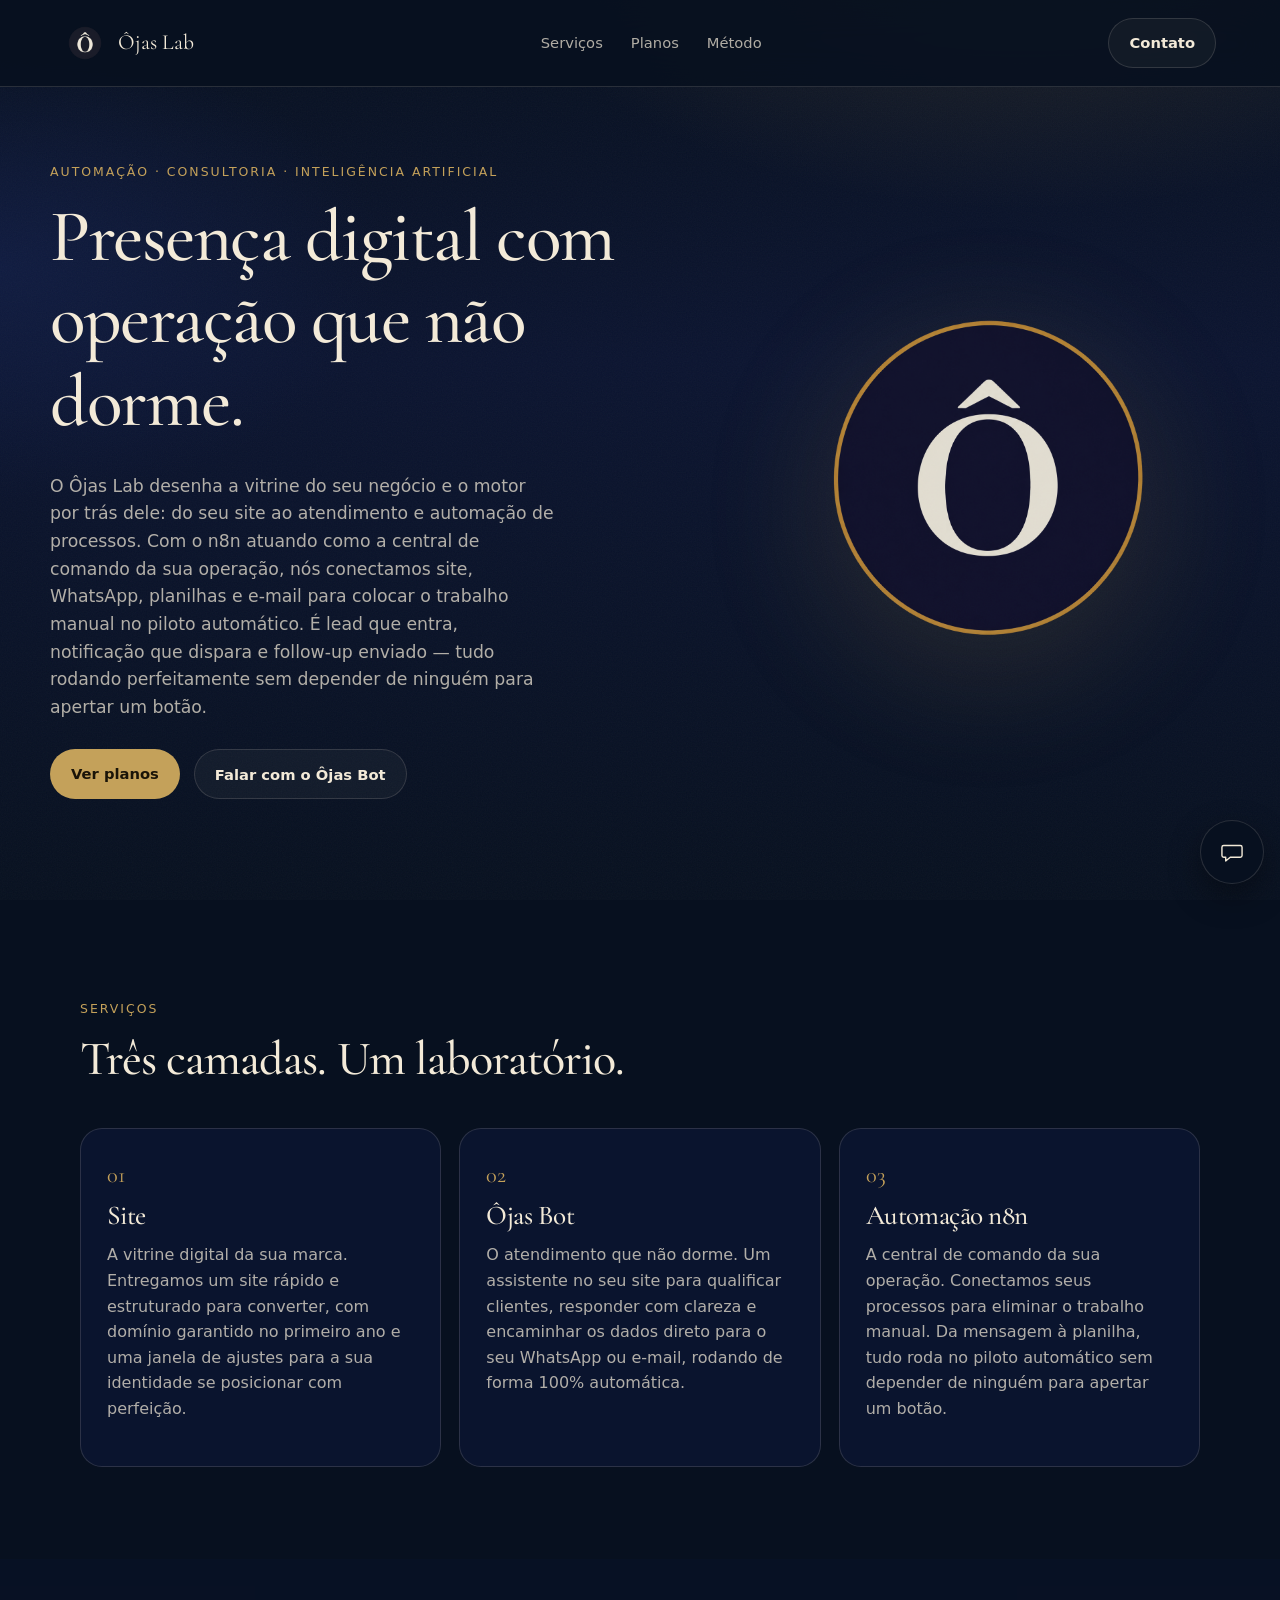
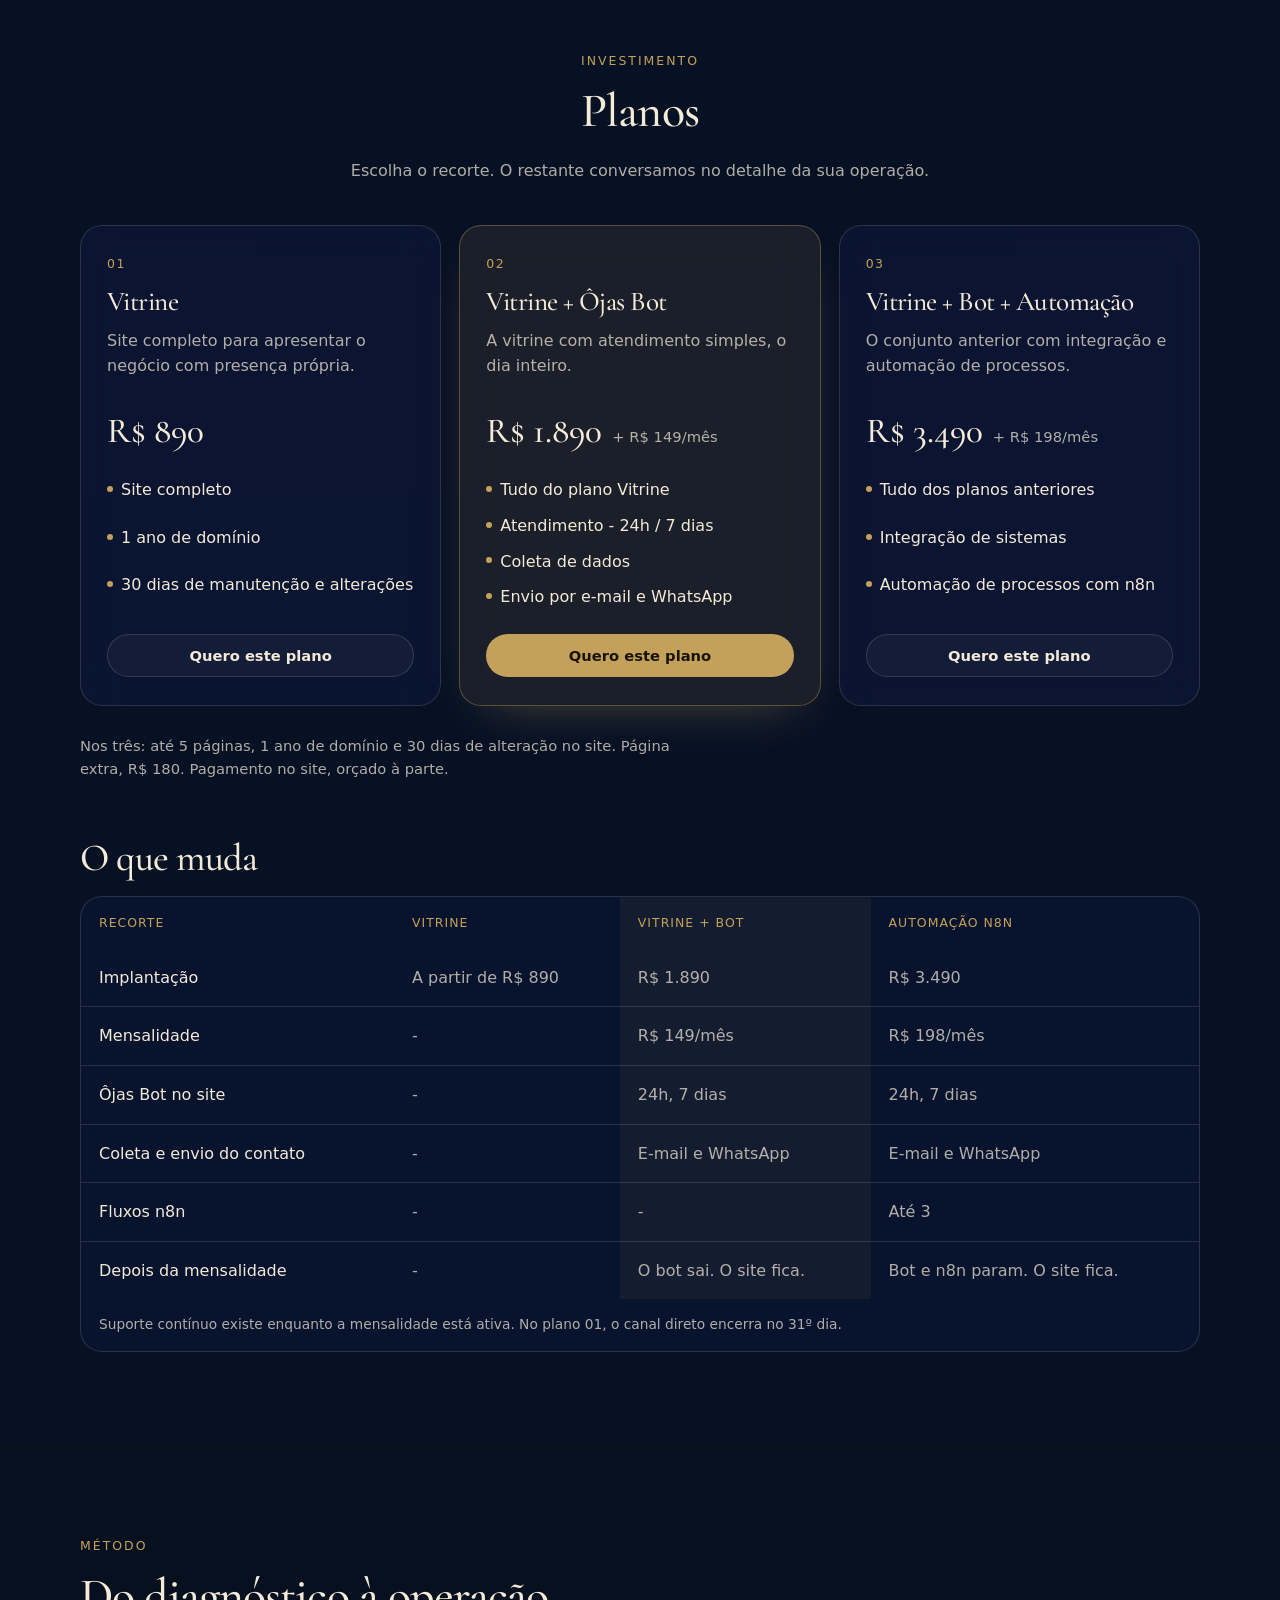
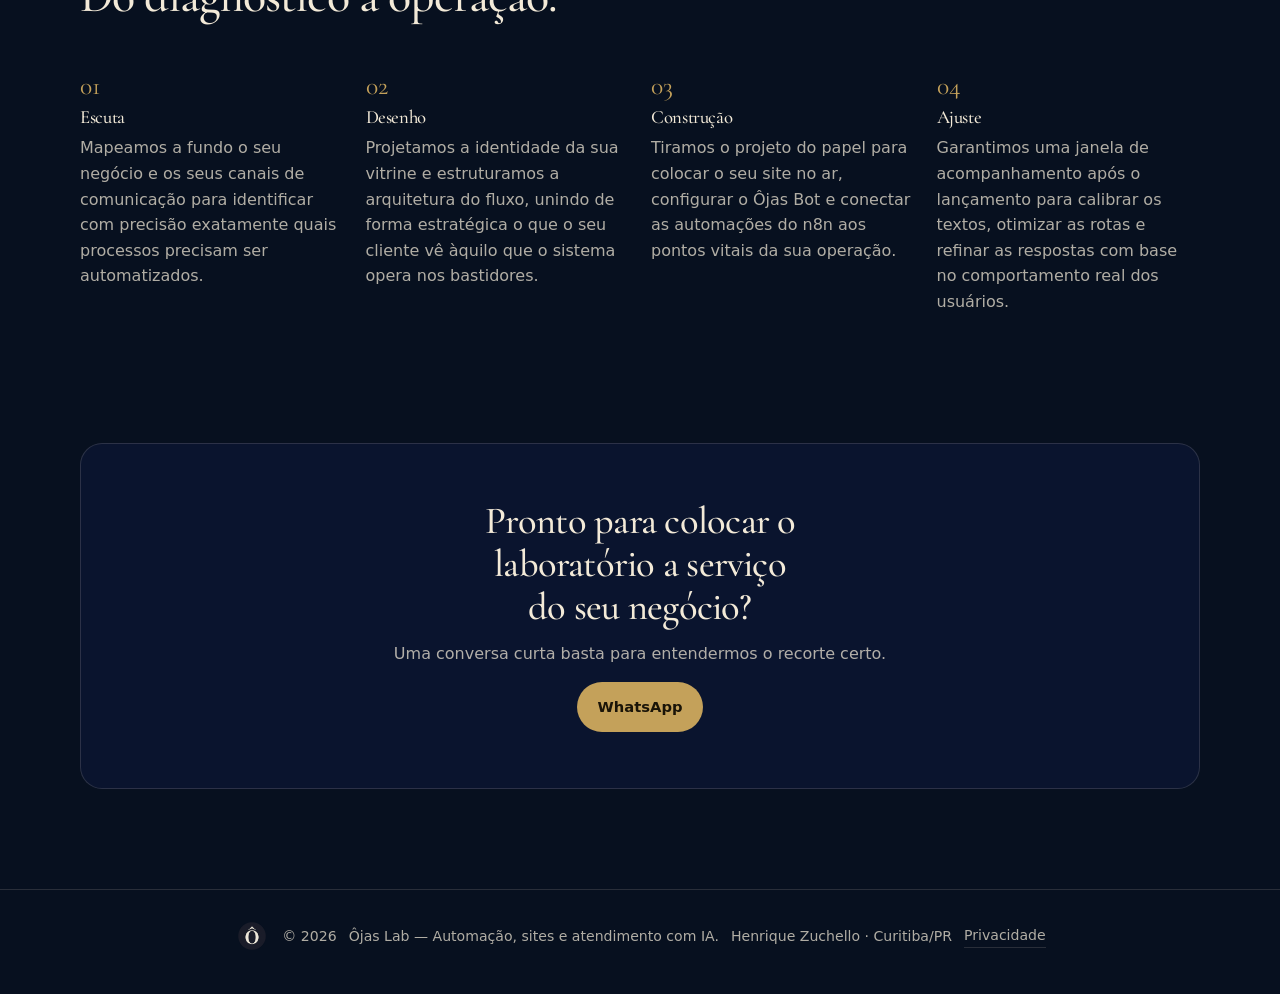
==== commit ed5be99a: "Remove 'Trabalhos' link from navigation" ====
--- a/index.html
+++ b/index.html
@@ -24,7 +24,6 @@
     <a href="#servicos">Serviços</a>
     <a href="#planos">Planos</a>
     <a href="#metodo">Método</a>
-    <a href="entregue.html">Trabalhos</a>
   </nav>
   <a class="btn btn--ghost nav__contato" href="#contato">Contato</a>
   <button type="button" class="nav__toggle" aria-label="Abrir menu" aria-expanded="false" aria-controls="navLinks">
--- a/css/style.css
+++ b/css/style.css
@@ -1,662 +1,800 @@
-/* ================= TOKENS ================= */
-:root{
-  --navy:#142240;
-  --navy-deep:#0A1220;
-  --navy-soft:#1D2E52;
-  --red:#9B3A2B;
-  --red-deep:#7C2E22;
-  --gold:#C6A153;
-  --gold-soft:#E4CD8E;
-  --cream:#F4ECDA;
-  --cream-dim:#E7DCC1;
-  --ink:#1E1912;
-  --ink-soft:#4A4133;
-  --radius:2px;
-  --max:1200px;
-  --page-gutter:24px;
-  --serif:'Cormorant Garamond', Georgia, 'Times New Roman', serif;
-  --sans:'Jost', 'Segoe UI', Helvetica, Arial, sans-serif;
-}
-*{box-sizing:border-box;}
-html{
-  scroll-behavior:smooth;
-  scroll-padding-top:calc(84px + env(safe-area-inset-top,0px));
-}
-body{
-  margin:0;
-  background:var(--cream);
-  color:var(--ink);
-  font-family:var(--sans);
-  font-weight:300;
-  -webkit-font-smoothing:antialiased;
-  padding-top:env(safe-area-inset-top,0px);
-  padding-bottom:env(safe-area-inset-bottom,0px);
-}
-img{max-width:100%;height:auto;display:block;background:transparent;}
-a{color:inherit;text-decoration:none;}
-button{font-family:inherit;cursor:pointer;}
-h1,h2,h3,h4{font-family:var(--serif);font-weight:500;margin:0;color:var(--navy);line-height:1.08;}
-p{margin:0 0 1em;line-height:1.65;}
-.container{
-  max-width:var(--max);
-  margin:0 auto;
-  padding-left:var(--page-gutter);
-  padding-right:var(--page-gutter);
-  width:100%;
-}
-@media (max-width:600px){
-  :root{ --page-gutter:16px; }
-}
-/* buttons */
-.btn{
-  display:inline-flex;align-items:center;gap:10px;
-  padding:14px 30px;
-  font-family:var(--sans);font-size:14px;letter-spacing:.02em;font-weight:500;
-  border:1px solid transparent;border-radius:var(--radius);
-  transition:transform .35s cubic-bezier(.2,.7,.2,1), box-shadow .35s, background .35s, color .35s, border-color .35s;
-  white-space:nowrap;
-}
-.btn-primary{background:var(--gold);color:var(--navy-deep);}
-.btn-primary:hover{background:var(--gold-soft); box-shadow:0 6px 22px -6px rgba(198,161,83,.55);}
-.btn-outline{border-color:rgba(244,236,218,.45);color:var(--cream);background:transparent;}
-.btn-outline:hover{border-color:var(--gold-soft);color:var(--gold-soft);}
-.btn-dark-outline{border-color:rgba(20,34,64,.4);color:var(--navy);background:transparent;}
-.btn-dark-outline:hover{border-color:var(--navy);background:var(--navy);color:var(--cream);}
-.btn-red{background:var(--red);color:var(--cream);}
-.btn-red:hover{background:var(--red-deep);}
-.btn-sm{padding:9px 18px;font-size:12.5px;}
-.btn:focus-visible, a:focus-visible, input:focus-visible, textarea:focus-visible, button:focus-visible{
-  outline:2px solid var(--gold); outline-offset:2px;
-}
-
-/* ================= NAV ================= */
-header.site-nav{
-  position:fixed; top:0; left:0; right:0; z-index:560;
-  padding-top:env(safe-area-inset-top,0px);
-  background:rgba(10,18,32,.82);
-  backdrop-filter:blur(14px) saturate(140%);
-  -webkit-backdrop-filter:blur(14px) saturate(140%);
-  border-bottom:1px solid rgba(198,161,83,.16);
-}
-.nav-row{
-  max-width:var(--max); margin:0 auto; padding:14px var(--page-gutter);
-  width:100%;
-  display:flex; align-items:center; justify-content:space-between; gap:18px;
-}
-.brand{display:flex; align-items:center; gap:12px; min-width:0;}
-.brand img{width:40px;height:40px;border-radius:0; background:transparent; flex-shrink:0; object-fit:contain;}
-.brand-text{font-family:var(--serif); font-size:19px; color:var(--cream); letter-spacing:.01em; line-height:1.1;}
-.brand-text small{display:block; font-family:var(--sans); font-size:9.5px; letter-spacing:.14em; color:var(--gold-soft); margin-top:2px; font-weight:400;}
-nav.nav-links{display:flex; align-items:center; gap:30px;}
-nav.nav-links a{
-  font-size:13.5px; color:rgba(244,236,218,.8); position:relative; padding:4px 0;
-  transition:color .25s;
-}
-nav.nav-links a:hover, nav.nav-links a.active{color:var(--cream);}
-nav.nav-links a.active::after{
-  content:''; position:absolute; left:0; right:0; bottom:-4px; height:1px; background:var(--gold);
-}
-.nav-actions{display:flex; align-items:center; gap:16px;}
-.icon-btn{
-  position:relative; background:none; border:none; color:var(--cream); padding:6px; display:flex;
-}
-.icon-btn svg{width:19px;height:19px;}
-.badge{
-  position:absolute; top:-3px; right:-3px; background:var(--red); color:var(--cream);
-  font-size:10px; font-family:var(--sans); width:16px; height:16px; border-radius:50%;
-  display:flex; align-items:center; justify-content:center; font-weight:500;
-}
-.greeting{font-size:13px; color:var(--cream-dim);}
-.greeting b{color:var(--gold-soft); font-weight:500;}
-.hamburger{display:none; background:none; border:none; color:var(--cream);}
-.hamburger svg{width:22px;height:22px;}
-
-@media (max-width:900px){
-  nav.nav-links{
-    position:fixed; inset:0 0 0 auto; top:0; height:100vh; width:78vw; max-width:340px;
-    background:var(--navy-deep); flex-direction:column; align-items:flex-start; justify-content:flex-start;
-    padding:calc(90px + env(safe-area-inset-top,0px)) 30px 30px; gap:22px;
-    transform:translateX(100%); transition:transform .4s cubic-bezier(.2,.7,.2,1);
-    border-left:1px solid rgba(198,161,83,.18);
+:root {
+  --navy: #0b1430;
+  --navy-2: #101c42;
+  --ink: #07101f;
+  --cream: #f3ead8;
+  --cream-soft: rgba(243, 234, 216, 0.72);
+  --gold: #c4a15a;
+  --gold-2: #d4b56e;
+  --line: rgba(243, 234, 216, 0.14);
+  --glass: rgba(16, 28, 66, 0.46);
+  --serif: "Cormorant Garamond", Georgia, serif;
+  --sans: "Manrope", system-ui, sans-serif;
+}
+
+*, *::before, *::after { box-sizing: border-box; }
+html { scroll-behavior: smooth; }
+body {
+  margin: 0;
+  font-family: var(--sans);
+  background: var(--ink);
+  color: var(--cream);
+  line-height: 1.6;
+  -webkit-font-smoothing: antialiased;
+}
+img { max-width: 100%; display: block; }
+a { color: inherit; text-decoration: none; }
+h1, h2, h3 {
+  font-family: var(--serif);
+  font-weight: 500;
+  letter-spacing: -0.02em;
+  line-height: 1.12;
+  margin: 0 0 0.4em;
+}
+p { margin: 0 0 1em; color: var(--cream-soft); }
+ul { margin: 0; padding: 0; list-style: none; }
+.sr-only {
+  position: absolute; width: 1px; height: 1px; overflow: hidden; clip: rect(0,0,0,0);
+}
+
+.atmosphere {
+  position: fixed; inset: 0; pointer-events: none; z-index: 0;
+  background:
+    radial-gradient(900px 500px at 80% -10%, rgba(196,161,90,0.16), transparent 60%),
+    radial-gradient(700px 420px at 0% 30%, rgba(16,28,66,0.9), transparent 55%),
+    linear-gradient(180deg, #07101f 0%, #0b1430 40%, #07101f 100%);
+}
+.atmosphere::after {
+  content: "";
+  position: absolute; inset: 0;
+  opacity: 0.04;
+  background-image: url("data:image/svg+xml,%3Csvg xmlns='http://www.w3.org/2000/svg' width='160' height='160'%3E%3Cfilter id='n'%3E%3CfeTurbulence type='fractalNoise' baseFrequency='.8' numOctaves='2'/%3E%3C/filter%3E%3Crect width='100%25' height='100%25' filter='url(%23n)'/%3E%3C/svg%3E");
+}
+
+main, footer { position: relative; z-index: 1; }
+
+.nav {
+  display: flex;
+  align-items: center;
+  justify-content: space-between;
+  gap: 24px;
+  padding: 18px clamp(20px, 5vw, 72px);
+  position: sticky;
+  top: 0;
+  z-index: 50;
+  background: rgba(7, 16, 31, 0.88);
+  backdrop-filter: blur(18px);
+  -webkit-backdrop-filter: blur(18px);
+  border-bottom: 1px solid var(--line);
+  transition: background 0.25s ease, box-shadow 0.25s ease;
+}
+.nav.is-scrolled {
+  background: #07101f;
+  backdrop-filter: none;
+  -webkit-backdrop-filter: none;
+  box-shadow: 0 12px 32px -16px rgba(0,0,0,0.85);
+}
+.brand { display: flex; align-items: center; gap: 12px; flex-shrink: 0; }
+.brand__mark {
+  width: 42px; height: 42px; border-radius: 50%;
+  object-fit: contain;
+  background: transparent;
+}
+.brand__name { font-family: var(--serif); font-size: 1.35rem; }
+.nav__links { display: flex; gap: 28px; font-size: 0.92rem; color: var(--cream-soft); }
+.nav__links a:hover { color: var(--cream); }
+.nav__toggle {
+  display: none;
+  width: 42px;
+  height: 42px;
+  padding: 0;
+  border: 1px solid var(--line);
+  border-radius: 12px;
+  background: rgba(243,234,216,0.04);
+  cursor: pointer;
+  flex-direction: column;
+  align-items: center;
+  justify-content: center;
+  gap: 5px;
+}
+.nav__toggle span {
+  display: block;
+  width: 16px;
+  height: 1.5px;
+  background: var(--cream);
+  transition: transform 0.2s ease, opacity 0.2s ease;
+}
+.nav.is-menu .nav__toggle span:nth-child(1) { transform: translateY(6.5px) rotate(45deg); }
+.nav.is-menu .nav__toggle span:nth-child(2) { opacity: 0; }
+.nav.is-menu .nav__toggle span:nth-child(3) { transform: translateY(-6.5px) rotate(-45deg); }
+@media (max-width: 820px) {
+  .nav__links {
+    display: none;
+    position: absolute;
+    left: 0;
+    right: 0;
+    top: 100%;
+    flex-direction: column;
+    gap: 0;
+    padding: 8px 20px 16px;
+    background: #07101f;
+    border-bottom: 1px solid var(--line);
   }
-  nav.nav-links.open{transform:translateX(0);}
-  nav.nav-links a{font-size:17px;}
-  .hamburger{display:block;}
-}
-
-/* ================= VIEWS ================= */
-.view{display:none;}
-.view.active{display:block;}
-
-/* ---- HERO ---- */
-.hero{
-  background:radial-gradient(ellipse 90% 70% at 22% 30%, var(--navy-soft), var(--navy-deep) 70%);
-  padding:calc(168px + env(safe-area-inset-top,0px)) 0 128px;
-  min-height:min(88vh, 820px);
-  display:flex;
-  align-items:center;
-  position:relative;
-}
-.hero::before{
-  content:''; position:absolute; inset:0;
-  background:
-    radial-gradient(circle at 78% 15%, rgba(198,161,83,.10), transparent 45%),
-    radial-gradient(circle at 15% 85%, rgba(155,58,43,.10), transparent 40%);
-  pointer-events:none;
-}
-.hero-grid{
-  display:grid; grid-template-columns:minmax(0,.85fr) minmax(0,1.15fr); gap:clamp(24px,4vw,60px); align-items:center;
-  position:relative;
-}
-.hero-emblem{
-  position:relative; display:flex; justify-content:center; align-items:center;
-}
-.hero-emblem img{
-  position:relative; width:min(100%,340px); height:auto;
-  background:transparent;
-  mix-blend-mode:normal;
-}
-.hero-copy{color:var(--cream);}
-.hero-copy .eyebrow{
-  font-size:13px; color:var(--gold-soft); font-family:var(--serif); font-style:italic; margin-bottom:18px; display:block;
-}
-.hero-copy h1{
-  font-size:clamp(34px,5vw,58px); color:var(--cream); max-width:12ch;
-}
-.hero-copy h1 em{color:var(--gold-soft); font-style:italic;}
-.hero-copy p.lede{
-  margin-top:22px; font-size:17px; color:rgba(244,236,218,.78); max-width:46ch; font-weight:300;
-}
-.hero-actions{display:flex; gap:16px; margin-top:34px; flex-wrap:wrap;}
-
-@media (max-width:860px){
-  .hero{padding:calc(132px + env(safe-area-inset-top,0px)) 0 96px; min-height:0;}
-  .hero-grid{grid-template-columns:1fr; text-align:center;}
-  .hero-copy h1{margin-left:auto;margin-right:auto; max-width:none;}
-  .hero-copy p.lede{margin-left:auto;margin-right:auto;}
-  .hero-actions{justify-content:center;}
-  .hero-emblem img{width:min(72vw, 260px);}
-}
-
-/* ---- INTRO STRIP ---- */
-.intro-strip{padding:40px 0; text-align:center;}
-.rule{
-  width:64px; height:1px; background:linear-gradient(90deg,transparent,var(--gold),transparent);
-  margin:0 auto 30px;
-}
-.intro-strip p{
-  max-width:56ch; margin:0 auto; font-family:var(--serif); font-size:23px; color:var(--navy);
-  line-height:1.55; font-style:italic; font-weight:400;
-}
-
-/* ---- SECTION HEADERS ---- */
-.section-head{
-  display:flex; justify-content:space-between; align-items:flex-end; gap:24px; margin-bottom:40px; flex-wrap:wrap;
-}
-.section-head h2{font-size:clamp(28px,3.4vw,40px);}
-.section-head .sub{color:var(--ink-soft); font-size:14.5px; max-width:44ch; margin-top:8px;}
-
-/* ---- CATALOG ---- */
-.catalog{padding:28px 0 72px;}
-.chip-row{display:flex; gap:10px; flex-wrap:wrap; margin-bottom:0; min-width:0; flex:1 1 280px;}
-.chip{
-  padding:8px 18px; font-size:12.5px; border:1px solid rgba(20,34,64,.22); border-radius:999px;
-  color:var(--ink-soft); background:transparent; transition:.25s;
-}
-.chip:hover{border-color:var(--navy);}
-.chip.active{background:var(--navy); color:var(--cream); border-color:var(--navy);}
-
-.book-grid{
-  display:grid;
-  grid-template-columns:repeat(auto-fill, minmax(min(100%, 230px), 1fr));
-  gap:20px;
-  width:100%;
-}
-@media (max-width:700px){
-  .book-grid{
-    grid-template-columns:repeat(2, minmax(0,1fr));
-    gap:12px;
+  .nav.is-menu .nav__links { display: flex; }
+  .nav__links a {
+    padding: 14px 0;
+    border-bottom: 1px solid rgba(243,234,216,0.08);
+    color: var(--cream);
   }
-  .book-info{padding:12px 12px 14px;}
-  .book-info .title{font-size:15px;}
-  .book-cover{padding:14px;}
-  .book-cover .glyph{font-size:12.5px;}
-  .book-cover .glyph .big{font-size:26px;}
-}
-
-.book-card{
-  background:var(--navy);
-  border:1px solid rgba(198,161,83,.14);
-  border-radius:var(--radius);
-  padding:0;
-  display:flex; flex-direction:column;
-  cursor:pointer;
-  position:relative;
-  min-width:0;
-  max-width:100%;
-  transition:transform .4s cubic-bezier(.2,.7,.2,1), border-color .4s, box-shadow .4s;
-}
-.book-card:hover{
-  transform:translateY(-5px);
-  border-color:rgba(198,161,83,.55);
-  box-shadow:0 22px 40px -18px rgba(10,18,32,.55), 0 0 0 1px rgba(198,161,83,.12);
-}
-.book-cover{
-  aspect-ratio:3/4;
-  position:relative; overflow:hidden;
-  display:flex; align-items:center; justify-content:center; text-align:center; padding:22px;
-  width:100%;
-}
-.book-cover::after{
-  content:''; position:absolute; inset:10px; border:1px solid rgba(228,205,142,.35); pointer-events:none;
-}
-.book-cover .glyph{
-  font-family:var(--serif); font-style:italic; color:rgba(244,236,218,.92); font-size:15px; line-height:1.4;
-  letter-spacing:.02em;
-}
-.book-cover .glyph .big{display:block; font-size:34px; font-style:normal; color:var(--gold-soft); margin-bottom:10px; font-weight:500;}
-.book-card:hover .book-cover::before{opacity:1;}
-.book-cover::before{
-  content:''; position:absolute; inset:0; opacity:0; transition:opacity .5s;
-  background:linear-gradient(135deg, transparent 40%, rgba(198,161,83,.16) 50%, transparent 60%);
-}
-.book-info{padding:18px 18px 20px; display:flex; flex-direction:column; gap:4px; flex:1;}
-.book-info .title{font-family:var(--serif); font-size:17px; color:var(--cream); line-height:1.3; overflow-wrap:anywhere;}
-.book-info .author{font-size:12px; color:rgba(244,236,218,.55); font-style:italic; font-family:var(--serif);}
-.book-info .row{margin-top:auto; padding-top:14px; display:flex; align-items:center; justify-content:space-between; gap:10px;}
-.book-info .price{color:var(--gold-soft); font-size:15px; font-weight:500;}
-.add-btn{
-  background:transparent; border:1px solid rgba(244,236,218,.35); color:var(--cream);
-  width:34px; height:34px; border-radius:50%; display:flex; align-items:center; justify-content:center;
-  transition:.3s; flex-shrink:0;
-}
-.add-btn svg{width:15px;height:15px;}
-.add-btn:hover{background:var(--gold); border-color:var(--gold); color:var(--navy-deep); transform:rotate(90deg);}
-
-/* ---- ABOUT / MISSION grid on home ---- */
-.about-grid{padding:72px 0 80px; display:block;}
-.about-text{max-width:68ch; margin:0 auto;}
-.about-text h2,.about-text h3{text-align:center;}
-.about-text h3{font-size:15px; text-transform:none; letter-spacing:.02em; color:var(--red); font-family:var(--sans); font-weight:500; margin-bottom:14px;}
-.about-text h2{margin-bottom:28px;}
-.about-text p{
-  color:var(--ink-soft); font-size:16px; line-height:1.75;
-  text-align:justify; text-indent:1.6em; hyphens:auto;
-  margin:0 0 .35em;
-}
-
-/* ---- NEWSLETTER ---- */
-.newsletter{background:var(--red); color:var(--cream); padding:64px 0;}
-.newsletter .row{display:flex; align-items:center; justify-content:space-between; gap:30px; flex-wrap:wrap;}
-.newsletter h3{color:var(--cream); font-size:26px; max-width:20ch;}
-.newsletter p{color:rgba(244,236,218,.85); font-size:14px; margin-top:8px; max-width:40ch;}
-.newsletter form{display:flex; gap:0; min-width:0; flex:1 1 260px; max-width:420px;}
-.newsletter input{
-  flex:1; border:1px solid rgba(244,236,218,.5); background:transparent; color:var(--cream);
-  padding:14px 16px; font-family:var(--sans); font-size:14px; border-right:none;
-}
-.newsletter input::placeholder{color:rgba(244,236,218,.55);}
-.newsletter button{
-  background:var(--navy-deep); color:var(--cream); border:1px solid var(--navy-deep); padding:0 22px; font-size:13px;
-}
-.newsletter button:hover{background:var(--navy);}
-
-/* ---- FOOTER ---- */
-footer{background:var(--navy-deep); color:rgba(244,236,218,.65); padding:70px 0 30px;}
-.footer-grid{display:flex; justify-content:center; padding-bottom:50px; border-bottom:1px solid rgba(244,236,218,.1);}
-.footer-brand{display:flex; flex-direction:column; align-items:center; text-align:center; gap:12px;}
-.footer-brand img{width:72px;height:auto;border-radius:0; flex-shrink:0; background:transparent;}
-.footer-brand strong{color:var(--cream); font-family:var(--serif); font-size:18px; font-weight:500; display:block;}
-.footer-brand p{font-size:13px; color:rgba(244,236,218,.55); max-width:32ch; margin:6px 0 0;}
-.footer-col h4{font-family:var(--sans); font-size:12.5px; letter-spacing:.05em; color:var(--gold-soft); font-weight:500; margin-bottom:16px;}
-.footer-col a{display:block; font-size:13.5px; margin-bottom:11px; color:rgba(244,236,218,.65); transition:.25s;}
-.footer-col a:hover{color:var(--cream);}
-.footer-bottom{display:flex; justify-content:center; align-items:center; padding-top:26px; font-size:12px; color:rgba(244,236,218,.4); flex-wrap:wrap; gap:10px 24px; text-align:center;}
-.footer-bottom a{color:rgba(244,236,218,.55);}
-.footer-bottom a:hover{color:var(--gold-soft);}
-
-/* ================= PAGE HERO (sub pages) ================= */
-.page-hero{
-  background:var(--navy-deep); color:var(--cream);
-  padding:calc(108px + env(safe-area-inset-top,0px)) 0 40px; text-align:left;
-}
-.page-hero .crumb{font-size:12.5px; color:rgba(244,236,218,.5); margin-bottom:16px; display:flex; align-items:center; gap:8px;}
-.page-hero .crumb a:hover{color:var(--gold-soft);}
-.page-hero h1{color:var(--cream); font-size:clamp(30px,4vw,48px);}
-.page-hero p{color:rgba(244,236,218,.7); max-width:56ch; margin-top:14px; font-size:15.5px;}
-
-/* ================= SANKHYA PAGE ================= */
-.article-wrap{padding:80px 0 110px;}
-.article-grid{display:grid; grid-template-columns:1fr 300px; gap:70px;}
-@media (max-width:900px){.article-grid{grid-template-columns:1fr;}}
-.article-body h2{font-size:26px; margin:44px 0 16px;}
-.article-body h2:first-child{margin-top:0;}
-.article-body p{font-size:16px; color:var(--ink-soft); max-width:66ch;}
-.pull{
-  font-family:var(--serif); font-style:italic; font-size:24px; color:var(--navy); border-left:2px solid var(--gold);
-  padding-left:24px; margin:34px 0; max-width:56ch; line-height:1.5;
-}
-.side-box{
-  background:var(--cream-dim); border:1px solid rgba(20,34,64,.1); padding:30px; height:fit-content; position:sticky; top:110px;
-}
-.side-box h4{font-family:var(--sans); font-size:12px; letter-spacing:.06em; color:var(--red); font-weight:500; margin-bottom:16px;}
-.side-box .diagram-wrap{margin-bottom:22px;}
-.side-box p{font-size:13px; color:var(--ink-soft); margin-bottom:18px;}
-
-.tattva-diagram{width:100%; font-family:var(--sans);}
-.tattva-diagram .node{fill:var(--navy); stroke:rgba(198,161,83,.5); stroke-width:1;}
-.tattva-diagram .node.accent{fill:var(--red);}
-.tattva-diagram text{fill:var(--cream); font-size:9px;}
-.tattva-diagram .link{stroke:rgba(20,34,64,.3); stroke-width:1;}
-
-/* ================= BOOK DETAIL ================= */
-.detail-wrap{padding:70px 0 110px;}
-.detail-grid{display:grid; grid-template-columns:minmax(0,300px) minmax(0,1fr); gap:clamp(28px,4vw,56px);}
-@media (max-width:800px){.detail-grid{grid-template-columns:1fr;}}
-.detail-cover{
-  aspect-ratio:3/4.3; background:var(--navy); border:1px solid rgba(198,161,83,.2); position:relative; padding:32px;
-  display:flex; align-items:center; justify-content:center; text-align:center;
-}
-.detail-cover::after{content:''; position:absolute; inset:12px; border:1px solid rgba(228,205,142,.35);}
-.detail-cover .glyph{font-family:var(--serif); font-style:italic; color:rgba(244,236,218,.92); font-size:17px; line-height:1.4;}
-.detail-cover .glyph .big{display:block; font-size:40px; font-style:normal; color:var(--gold-soft); margin-bottom:12px; font-weight:500;}
-.detail-info .category-tag{
-  display:inline-block; font-size:11.5px; letter-spacing:.05em; color:var(--red); border:1px solid rgba(155,58,43,.3);
-  padding:5px 12px; border-radius:999px; margin-bottom:18px;
-}
-.detail-info h1{font-size:clamp(28px,3.6vw,40px); margin-bottom:10px;}
-.detail-info .author{font-family:var(--serif); font-style:italic; color:var(--ink-soft); font-size:17px; margin-bottom:22px;}
-.detail-info .price-row{display:flex; align-items:center; gap:22px; margin-bottom:30px; flex-wrap:wrap;}
-.detail-info .price{font-size:26px; color:var(--navy); font-family:var(--serif);}
-.qty-stepper{display:flex; align-items:center; border:1px solid rgba(20,34,64,.25);}
-.qty-stepper button{background:none; border:none; width:36px; height:40px; font-size:16px; color:var(--navy);}
-.qty-stepper button:hover{background:var(--cream-dim);}
-.qty-stepper span{width:32px; text-align:center; font-size:14px;}
-.detail-info .synopsis p{font-size:16px; color:var(--ink-soft); max-width:64ch;}
-.detail-info .meta-list{margin-top:30px; border-top:1px solid rgba(20,34,64,.12); padding-top:24px; font-size:13.5px; color:var(--ink-soft);}
-.detail-info .meta-list div{display:flex; justify-content:space-between; max-width:340px; padding:6px 0;}
-.detail-info .meta-list b{color:var(--navy); font-weight:500;}
-
-/* ================= AUTH PAGES ================= */
-.auth-wrap{
-  min-height:100vh; display:flex; align-items:center; justify-content:center;
-  padding:calc(120px + env(safe-area-inset-top,0px)) 20px 80px;
-  background:radial-gradient(ellipse 80% 60% at 50% 0%, var(--navy-soft), var(--navy-deep) 65%);
-}
-.auth-card{
-  background:var(--cream); width:100%; max-width:420px; padding:48px 40px; border:1px solid rgba(198,161,83,.25);
-  position:relative;
-}
-.auth-card .mark{width:46px; height:46px; border-radius:50%; margin:0 auto 22px; display:block; background:transparent;}
-.auth-card h2{text-align:center; font-size:26px; margin-bottom:8px;}
-.auth-card .sub{text-align:center; font-size:13px; color:var(--ink-soft); margin-bottom:30px;}
-.field{margin-bottom:18px;}
-.field label{display:block; font-size:12px; letter-spacing:.03em; color:var(--ink-soft); margin-bottom:7px;}
-.field input{
-  width:100%; padding:12px 14px; border:1px solid rgba(20,34,64,.25); background:#fff; font-family:var(--sans);
-  font-size:14.5px; color:var(--ink); border-radius:1px;
-}
-.field input:focus{border-color:var(--navy);}
-.auth-card .btn{width:100%; justify-content:center; margin-top:8px;}
-.auth-switch{text-align:center; font-size:13px; margin-top:22px; color:var(--ink-soft);}
-.auth-switch a{color:var(--red); font-weight:500;}
-.auth-note{
-  margin-top:22px; font-size:11.5px; color:var(--ink-soft); background:var(--cream-dim); padding:12px 14px; border-left:2px solid var(--gold);
-  line-height:1.5;
-}
-
-/* ================= MEMBERS PAGE ================= */
-.members-wrap{padding:80px 0 110px;}
-.locked-panel{
-  max-width:560px; margin:0 auto; text-align:center; background:var(--navy); color:var(--cream); padding:60px 40px; border:1px solid rgba(198,161,83,.2);
-}
-.locked-panel .lock-icon{width:36px;height:36px; margin:0 auto 24px; color:var(--gold-soft);}
-.locked-panel h2{color:var(--cream); font-size:26px; margin-bottom:14px;}
-.locked-panel p{color:rgba(244,236,218,.7); font-size:14.5px; margin-bottom:30px;}
-.locked-panel .btn-row{display:flex; gap:14px; justify-content:center; flex-wrap:wrap;}
-
-.member-welcome{background:var(--navy); color:var(--cream); padding:44px; margin-bottom:50px; display:flex; align-items:center; justify-content:space-between; gap:20px; flex-wrap:wrap;}
-.member-welcome h2{color:var(--cream); font-size:24px;}
-.member-welcome p{color:rgba(244,236,218,.65); font-size:13.5px; margin:0;}
-.member-grid{display:grid; grid-template-columns:repeat(3,1fr); gap:24px;}
-@media (max-width:860px){.member-grid{grid-template-columns:1fr 1fr;}}
-@media (max-width:560px){.member-grid{grid-template-columns:1fr;}}
-.member-card{background:var(--cream-dim); border:1px solid rgba(20,34,64,.1); padding:28px; position:relative;}
-.member-card .tag{font-size:10.5px; letter-spacing:.06em; color:var(--gold); background:var(--navy); display:inline-block; padding:4px 10px; margin-bottom:16px;}
-.member-card h4{font-size:18px; margin-bottom:10px;}
-.member-card p{font-size:13.5px; color:var(--ink-soft); margin-bottom:0;}
-
-/* ================= PRIVACY PAGE ================= */
-.legal-wrap{padding:80px 0 110px;}
-.legal-body{max-width:74ch;}
-.legal-body h2{font-size:20px; margin:36px 0 12px;}
-.legal-body h2:first-child{margin-top:0;}
-.legal-body p, .legal-body li{font-size:15px; color:var(--ink-soft); line-height:1.7;}
-.legal-body ul{padding-left:20px; margin-bottom:1em;}
-.legal-body .updated{font-size:13px; color:var(--ink-soft); font-style:italic; margin-bottom:34px;}
-
-/* ================= TOAST ================= */
-#toast{
-  position:fixed; bottom:28px; left:50%; transform:translate(-50%,140%); z-index:900;
-  background:var(--navy-deep); color:var(--cream); padding:14px 26px; font-size:13.5px;
-  border:1px solid var(--gold); border-radius:2px; transition:transform .45s cubic-bezier(.2,.7,.2,1);
-  display:flex; align-items:center; gap:10px; max-width:90vw;
-}
-#toast.show{transform:translate(-50%,0);}
-#toast svg{width:15px;height:15px; color:var(--gold-soft); flex-shrink:0;}
-
-/* ================= ÔJAS BOT CHAT ================= */
-#ojas-toggle{
-  position:fixed; bottom:24px; right:24px; z-index:600;
-  width:60px; height:60px; border-radius:50%; background:var(--navy); color:var(--cream);
-  border:1px solid var(--gold); display:flex; align-items:center; justify-content:center;
-  box-shadow:0 12px 30px -8px rgba(10,18,32,.5); transition:transform .3s;
-  padding-bottom:env(safe-area-inset-bottom,0px);
-}
-#ojas-toggle:hover{transform:scale(1.06);}
-#ojas-toggle svg{width:26px;height:26px;}
-#ojas-toggle .dot{
-  position:absolute; top:6px; right:6px; width:10px; height:10px; border-radius:50%; background:var(--red); border:2px solid var(--cream);
-}
-
-#ojas-panel{
-  position:fixed; bottom:24px; right:24px; z-index:650; width:360px; max-width:calc(100vw - 32px);
-  height:min(560px, calc(100vh - 110px)); background:var(--cream); border:1px solid rgba(198,161,83,.35);
-  display:flex; flex-direction:column; overflow:hidden; box-shadow:0 30px 70px -20px rgba(10,18,32,.5);
-  transform:translateY(24px) scale(.97); opacity:0; pointer-events:none; transition:.3s cubic-bezier(.2,.7,.2,1);
-  margin-bottom:env(safe-area-inset-bottom,0px);
-}
-#ojas-panel.open{transform:translateY(0) scale(1); opacity:1; pointer-events:auto;}
-.ojas-head{
-  background:var(--navy-deep); color:var(--cream); padding:16px 18px; display:flex; align-items:center; gap:12px; flex-shrink:0;
-}
-.ojas-head img{width:32px;height:32px;border-radius:50%; background:transparent;}
-.ojas-head .who{flex:1;}
-.ojas-head .who b{font-family:var(--serif); font-size:15.5px; display:block;}
-.ojas-head .who span{font-size:11px; color:var(--gold-soft);}
-.ojas-head button{background:none; border:none; color:var(--cream); opacity:.7;}
-.ojas-head button:hover{opacity:1;}
-.ojas-head button svg{width:16px;height:16px;}
-
-.ojas-body{flex:1; overflow-y:auto; padding:18px; display:flex; flex-direction:column; gap:12px;}
-.msg{max-width:86%; font-size:13.5px; line-height:1.5; padding:11px 14px; border-radius:3px;}
-.msg.bot{background:var(--cream-dim); color:var(--ink); align-self:flex-start; border-top-left-radius:0;}
-.msg.user{background:var(--navy); color:var(--cream); align-self:flex-end; border-top-right-radius:0;}
-.msg ul{margin:6px 0 0; padding-left:16px;}
-.msg .cart-line{display:flex; justify-content:space-between; align-items:center; gap:8px; padding:6px 0; border-bottom:1px solid rgba(20,34,64,.08); font-size:12.5px;}
-.msg .cart-line:last-of-type{border-bottom:none;}
-.msg .cart-line button{background:none; border:none; color:var(--red); font-size:11px; text-decoration:underline;}
-.chip-set{display:flex; flex-wrap:wrap; gap:8px; padding:0 18px 14px; flex-shrink:0;}
-.qchip{
-  font-size:12px; padding:8px 14px; border:1px solid rgba(20,34,64,.25); border-radius:999px; color:var(--navy);
-  background:#fff; transition:.25s;
-}
-.qchip:hover{background:var(--navy); color:var(--cream); border-color:var(--navy);}
-.ojas-input{display:flex; border-top:1px solid rgba(20,34,64,.12); flex-shrink:0;}
-.ojas-input input{flex:1; border:none; padding:14px 16px; font-family:var(--sans); font-size:13.5px; background:#fff;}
-.ojas-input button{background:var(--navy); color:var(--cream); border:none; padding:0 18px;}
-.ojas-input button svg{width:16px;height:16px;}
-
-@media (max-width:480px){
-  #ojas-panel{right:16px; bottom:16px; width:calc(100vw - 32px);}
-  #ojas-toggle{right:16px; bottom:16px;}
-}
-
-/* ================= UTIL ================= */
-.visually-hidden{position:absolute; width:1px;height:1px;overflow:hidden;clip:rect(0,0,0,0);}
-/* ================= OVERLAY / DRAWERS ================= */
-.overlay{
-  position:fixed; inset:0; background:rgba(10,18,32,.55);
-  z-index:540; opacity:0; pointer-events:none; transition:opacity .3s;
-}
-.overlay.show{opacity:1; pointer-events:auto;}
-
-/* cart drawer */
-#cart-drawer{
-  position:fixed; top:0; right:0; height:100vh; width:min(420px, 100vw);
-  background:var(--cream); z-index:700;
-  display:flex; flex-direction:column;
-  transform:translateX(100%); transition:transform .4s cubic-bezier(.2,.7,.2,1);
-  box-shadow:-24px 0 60px -28px rgba(10,18,32,.55);
-  padding-top:env(safe-area-inset-top,0px);
-}
-#cart-drawer.open{transform:translateX(0);}
-.cart-head{
-  display:flex; align-items:center; justify-content:space-between;
-  padding:22px 24px; border-bottom:1px solid rgba(20,34,64,.1);
-  background:var(--navy-deep); color:var(--cream);
-}
-.cart-head h3{color:var(--cream); font-size:22px;}
-.cart-head button{background:none;border:none;color:var(--cream);padding:6px;}
-.cart-head button svg{width:18px;height:18px;}
-.cart-body{flex:1; overflow-y:auto; padding:8px 0 20px;}
-.cart-empty{padding:48px 28px; text-align:center; color:var(--ink-soft);}
-.cart-empty p{font-family:var(--serif); font-size:20px; color:var(--navy); font-style:italic; margin-bottom:18px;}
-.cart-line-item{
-  display:grid; grid-template-columns:56px 1fr auto; gap:14px; align-items:center;
-  padding:16px 24px; border-bottom:1px solid rgba(20,34,64,.08);
-}
-.cart-thumb{
-  width:56px; height:74px; background:var(--navy); color:var(--gold-soft);
-  display:flex; align-items:center; justify-content:center;
-  font-family:var(--serif); font-size:13px; border:1px solid rgba(198,161,83,.3);
-}
-.cart-line-item .info .t{font-family:var(--serif); font-size:15px; color:var(--navy); line-height:1.3;}
-.cart-line-item .info .a{font-size:12px; color:var(--ink-soft); font-style:italic; margin:3px 0 8px;}
-.cart-line-item .info .controls{display:flex; align-items:center; gap:10px;}
-.cart-line-item .remove{background:none;border:none;color:var(--red);font-size:12px;padding:0;text-decoration:underline;}
-.cart-line-item .sub{font-size:14px; color:var(--navy); font-weight:500; white-space:nowrap;}
-.cart-foot{
-  padding:18px 24px calc(20px + env(safe-area-inset-bottom,0px));
-  border-top:1px solid rgba(20,34,64,.12); background:#fff;
-}
-.cart-foot .total{display:flex; justify-content:space-between; align-items:baseline; margin-bottom:14px;}
-.cart-foot .total span{font-size:13px; color:var(--ink-soft);}
-.cart-foot .total b{font-family:var(--serif); font-size:26px; color:var(--navy); font-weight:500;}
-.cart-foot .btn{width:100%; justify-content:center;}
-.cart-note{font-size:11.5px; color:var(--ink-soft); margin-top:10px; text-align:center;}
-
-/* catalog tools */
-.catalog-tools{
-  display:flex; justify-content:space-between; align-items:center; gap:16px 20px; flex-wrap:wrap;
-  margin-bottom:22px;
-  min-width:0;
-}
-@media (max-width:700px){
-  .catalog-tools{
-    justify-content:center;
-    flex-direction:column;
-    align-items:center;
-    text-align:center;
-  }
-  .chip-row{justify-content:center; flex:none;}
-  .search-wrap{max-width:100%; width:100%;}
-}
-.search-wrap{position:relative; flex:1 1 220px; min-width:0; max-width:320px;}
-.search-wrap input{
-  width:100%; padding:11px 14px 11px 40px; border:1px solid rgba(20,34,64,.22);
-  font-family:var(--sans); font-size:14px; color:var(--ink);
-  background-color:#fff;
-  background-image:url("data:image/svg+xml,%3Csvg xmlns='http://www.w3.org/2000/svg' width='16' height='16' fill='none' stroke='%234A4133' stroke-width='1.6'%3E%3Ccircle cx='7' cy='7' r='5'/%3E%3Cpath d='M14 14l-3-3'/%3E%3C/svg%3E");
-  background-repeat:no-repeat;
-  background-position:12px 50%;
-  background-size:16px 16px;
-}
-.catalog-meta{display:none;}
-.catalog-empty{padding:60px 0; text-align:center; color:var(--ink-soft);}
-.catalog-empty p{font-family:var(--serif); font-size:22px; color:var(--navy); font-style:italic;}
-
-/* featured on home */
-.featured{padding:10px 0 80px;}
-.featured .section-head a{font-size:13.5px; color:var(--red); font-weight:500;}
-.featured .section-head a:hover{color:var(--navy);}
-
-/* book related */
-.related{margin-top:70px;}
-.related h3{font-size:26px; margin-bottom:28px;}
-.related-grid{display:grid; grid-template-columns:repeat(3, minmax(0, 1fr)); gap:18px;}
-@media (max-width:760px){.related-grid{grid-template-columns:1fr 1fr;}}
-@media (max-width:460px){.related-grid{grid-template-columns:1fr;}}
-
-.members-cta{
-  margin-top:36px; padding:22px 24px; background:var(--cream-dim);
-  border-left:2px solid var(--gold); display:flex; justify-content:space-between; align-items:center; gap:18px; flex-wrap:wrap;
-}
-.members-cta p{margin:0; font-size:14.5px; color:var(--ink-soft); max-width:48ch;}
-.members-cta b{color:var(--navy); font-weight:500;}
-
-/* book cover variants */
-.book-cover.c-yoga{background:radial-gradient(ellipse at 30% 20%, #1D2E52, #0A1220 70%);}
-.book-cover.c-sankhya{background:radial-gradient(ellipse at 70% 10%, #2A1A18, #0A1220 70%);}
-.book-cover.c-vedanta{background:radial-gradient(ellipse at 50% 80%, #1A2A22, #0A1220 70%);}
-.book-cover.c-dev{background:radial-gradient(ellipse at 20% 80%, #2A2414, #0A1220 70%);}
-
-/* skip link */
-.skip-link{
-  position:absolute; left:12px; top:-40px; background:var(--gold); color:var(--navy-deep);
-  padding:8px 14px; z-index:1000; font-size:13px;
-}
-.skip-link:focus{top:12px;}
-
-.page-hero.slim{padding:calc(100px + env(safe-area-inset-top,0px)) 0 20px;}
-.page-hero.slim h1{display:none;}
-
-/* contact modal */
-.contact-modal{
-  position:fixed; inset:0; z-index:760;
-  display:flex; align-items:center; justify-content:center;
-  padding:24px 16px;
-  background:rgba(10,18,32,.62);
-}
-.contact-modal[hidden]{display:none;}
-.contact-card{
-  position:relative;
-  background:var(--cream); width:100%; max-width:420px;
-  padding:48px 40px 40px;
-  border:1px solid var(--navy);
-  box-shadow:0 0 0 1px rgba(20,34,64,.22), 0 22px 48px -16px rgba(10,18,32,.55);
-  max-height:calc(100vh - 48px); overflow:auto;
-}
-.contact-card .mark{width:46px;height:46px;margin:0 auto 18px;display:block;background:transparent;}
-.contact-card h2{text-align:center;font-size:30px;font-weight:700;margin-bottom:22px;color:var(--navy);}
-.contact-card .field label{color:var(--navy);font-weight:500;}
-.contact-card .btn{width:100%;justify-content:center;margin-top:8px;}
-.contact-hint{font-size:12.5px;color:var(--red);margin:0 0 10px;}
-.contact-close{
-  position:absolute; top:14px; right:14px;
-  background:none; border:none; color:var(--navy); padding:6px;
-}
-.contact-close svg{width:18px;height:18px;}
-.field textarea{
-  width:100%; padding:12px 14px; border:1px solid rgba(20,34,64,.25); background:#fff;
-  font-family:var(--sans); font-size:14.5px; color:var(--ink); border-radius:1px;
-  resize:vertical; min-height:110px; line-height:1.5;
-}
-.field textarea:focus{border-color:var(--navy); outline:none;}
-.contact-ok{
-  margin:0; font-family:var(--serif); font-style:italic; font-size:20px;
-  color:var(--navy); text-align:center; line-height:1.45;
-}
-@media (max-width:480px){
-  .contact-card{padding:36px 22px 28px;}
-}
+  .nav__links a:last-child { border-bottom: 0; }
+  .nav__toggle { display: inline-flex; }
+  .nav__contato { display: none; }
+}
+
+.btn {
+  display: inline-flex; align-items: center; justify-content: center;
+  padding: 12px 20px;
+  border-radius: 999px;
+  border: 1px solid transparent;
+  font-weight: 600;
+  font-size: 0.92rem;
+  font-family: inherit;
+  cursor: pointer;
+  transition: transform .2s ease, background .2s ease, border-color .2s ease;
+}
+.btn:hover { transform: translateY(-1px); }
+.btn--gold { background: var(--gold); color: #1a1408; }
+.btn--gold:hover { background: var(--gold-2); }
+.btn--ghost {
+  border-color: var(--line);
+  background: rgba(243,234,216,0.04);
+  color: var(--cream);
+}
+.btn--ghost:hover { border-color: var(--gold); }
+
+.wrap { width: min(1120px, calc(100% - 40px)); margin: 0 auto; }
+section { padding: 92px 0; }
+
+.eyebrow {
+  font-size: 0.78rem;
+  letter-spacing: 0.16em;
+  text-transform: uppercase;
+  color: var(--gold);
+  margin-bottom: 14px;
+}
+.lede { font-size: 1.08rem; max-width: 46ch; }
+.section-head { margin-bottom: 42px; }
+.section-head h2 { font-size: clamp(2rem, 4vw, 3rem); }
+.section-head--center { text-align: center; }
+.section-head--center p { margin-left: auto; margin-right: auto; }
+
+.hero {
+  width: min(1180px, calc(100% - 40px));
+  margin: 0 auto;
+  min-height: calc(100vh - 80px);
+  display: grid;
+  grid-template-columns: 1.15fr 0.85fr;
+  gap: 48px;
+  align-items: center;
+  padding: 48px 0 80px;
+}
+.hero h1 { font-size: clamp(2.8rem, 6vw, 4.6rem); }
+.hero__cta { display: flex; gap: 14px; flex-wrap: wrap; margin-top: 28px; }
+.hero__orb { display: grid; place-items: center; }
+.hero__orb img {
+  width: min(420px, 80vw);
+  border-radius: 50%;
+  opacity: 0.96;
+  filter: drop-shadow(0 30px 80px rgba(196,161,90,0.18));
+}
+@media (max-width: 900px) {
+  .hero { grid-template-columns: 1fr; min-height: auto; }
+  .hero__orb { order: -1; }
+  .hero__orb img { width: 220px; }
+}
+
+.glass {
+  background: var(--glass);
+  border: 1px solid var(--line);
+  backdrop-filter: blur(18px);
+  border-radius: 22px;
+  padding: 28px 26px;
+}
+.cards--3 {
+  display: grid;
+  grid-template-columns: repeat(3, 1fr);
+  gap: 18px;
+}
+.idx { color: var(--gold); font-family: var(--serif); font-size: 1.4rem; }
+.cards h3 { font-size: 1.7rem; margin-top: 8px; }
+@media (max-width: 800px) { .cards--3 { grid-template-columns: 1fr; } }
+
+.planos { background: rgba(11, 20, 48, 0.35); }
+.planos__grid {
+  display: grid;
+  grid-template-columns: repeat(3, 1fr);
+  gap: 18px;
+  align-items: stretch;
+}
+.plano { display: flex; flex-direction: column; min-height: 100%; }
+.plano__n { color: var(--gold); letter-spacing: 0.12em; font-size: 0.78rem; }
+.plano h3 { font-size: 1.7rem; }
+.plano__lead { min-height: 3.2em; }
+.plano__preco {
+  display: flex; align-items: baseline; gap: 10px; flex-wrap: wrap;
+  color: var(--cream); margin: 8px 0 18px;
+}
+.plano__preco strong {
+  font-family: var(--serif);
+  font-size: 2.2rem;
+  font-weight: 500;
+}
+.plano__preco span { color: var(--cream-soft); font-size: 0.92rem; }
+.plano ul { display: grid; gap: 10px; margin-bottom: 24px; flex: 1; }
+.plano li { padding-left: 14px; position: relative; }
+.plano li::before {
+  content: "";
+  width: 6px; height: 6px; border-radius: 50%;
+  background: var(--gold);
+  position: absolute; left: 0; top: 0.55em;
+}
+.plano__btn { width: 100%; margin-top: auto; }
+.plano--featured {
+  background: rgba(196,161,90,0.10);
+  border-color: rgba(196,161,90,0.38);
+  box-shadow: 0 20px 50px -30px rgba(196,161,90,0.5);
+}
+@media (max-width: 900px) { .planos__grid { grid-template-columns: 1fr; } }
+
+.compare { margin-top: 56px; }
+.compare h3 {
+  font-family: var(--serif);
+  font-size: clamp(1.8rem, 3vw, 2.4rem);
+  margin: 0 0 16px;
+}
+.compare__note {
+  margin: 28px 0 0;
+  color: var(--cream-soft);
+  font-size: 0.92rem;
+  max-width: 68ch;
+}
+.compare__wrap {
+  overflow-x: auto;
+  border: 1px solid var(--line);
+  border-radius: 22px;
+  background: rgba(16, 28, 66, 0.35);
+}
+.compare table { width: 100%; border-collapse: collapse; min-width: 680px; }
+.compare th, .compare td {
+  text-align: left;
+  padding: 16px 18px;
+  border-bottom: 1px solid var(--line);
+  vertical-align: top;
+  font-weight: 500;
+}
+.compare thead th {
+  font-size: 0.78rem;
+  letter-spacing: 0.08em;
+  text-transform: uppercase;
+  color: var(--gold);
+}
+.compare tbody th { color: var(--cream); width: 28%; }
+.compare td { color: var(--cream-soft); }
+.compare tr:last-child th,
+.compare tr:last-child td { border-bottom: 0; }
+.compare caption {
+  caption-side: bottom;
+  text-align: left;
+  padding: 14px 18px 16px;
+  color: var(--cream-soft);
+  font-size: 0.86rem;
+}
+.compare thead th:nth-child(3),
+.compare td:nth-child(3) { background: rgba(196,161,90,0.06); }
+
+.timeline {
+  list-style: none; margin: 0; padding: 0;
+  display: grid; grid-template-columns: repeat(4, 1fr); gap: 22px;
+}
+.timeline span { color: var(--gold); font-family: var(--serif); font-size: 1.6rem; }
+@media (max-width: 800px) { .timeline { grid-template-columns: 1fr 1fr; } }
+@media (max-width: 520px) { .timeline { grid-template-columns: 1fr; } }
+
+.bot-widget {
+  position: fixed;
+  right: 16px;
+  bottom: 16px;
+  z-index: 70;
+  width: min(440px, calc(100vw - 24px));
+  height: 64px;
+  pointer-events: none;
+}
+.bot-widget.is-open {
+  height: min(680px, calc(100vh - 24px));
+}
+.bot-fab {
+  position: absolute;
+  right: 0;
+  bottom: 0;
+  width: 64px;
+  height: 64px;
+  padding: 0;
+  border: 1px solid var(--line);
+  border-radius: 50%;
+  background: #07101f;
+  color: var(--cream);
+  cursor: pointer;
+  box-shadow: 0 12px 32px rgba(0,0,0,0.35);
+  overflow: hidden;
+  pointer-events: auto;
+  display: inline-flex;
+  align-items: center;
+  justify-content: center;
+  transition: opacity 0.2s ease, transform 0.2s ease;
+}
+.bot-widget.is-open .bot-fab {
+  opacity: 0;
+  transform: scale(0.8);
+  pointer-events: none;
+}
+.bot-fab svg {
+  width: 28px;
+  height: 28px;
+  fill: none;
+  stroke: currentColor;
+  stroke-width: 1.6;
+  stroke-linejoin: round;
+}
+.bot-panel.is-gate .console__thread,
+.bot-panel.is-gate .console__form,
+.bot-panel.is-gate .bot-end { display: none; }
+.bot-gate {
+  flex: 1 1 auto;
+  display: flex;
+  flex-direction: column;
+  justify-content: center;
+  gap: 8px;
+  padding: 18px 16px;
+}
+.bot-gate[hidden] { display: none; }
+.bot-gate p { margin: 0 0 6px; color: var(--cream); font-size: 0.92rem; }
+.bot-gate label {
+  display: grid;
+  gap: 4px;
+  font-size: 0.72rem;
+  letter-spacing: 0.06em;
+  text-transform: uppercase;
+  color: var(--cream-soft);
+}
+.bot-gate label span { text-transform: none; letter-spacing: 0; }
+.bot-gate input {
+  font: inherit;
+  text-transform: none;
+  letter-spacing: 0;
+  color: var(--cream);
+  background: rgba(243,234,216,0.06);
+  border: 1px solid var(--line);
+  border-radius: 10px;
+  height: 36px;
+  padding: 0 12px;
+  outline: none;
+}
+.bot-gate input:focus { border-color: var(--gold); }
+.bot-gate .btn { height: 36px; margin-top: 6px; }
+.bot-end {
+  border: 1px solid var(--line);
+  background: transparent;
+  color: var(--cream-soft);
+  border-radius: 999px;
+  height: 28px;
+  padding: 0 10px;
+  font: inherit;
+  font-size: 0.72rem;
+  cursor: pointer;
+}
+.bot-panel {
+  position: absolute;
+  right: 0;
+  bottom: 0;
+  width: 100%;
+  height: min(680px, calc(100vh - 24px));
+  min-height: 0;
+  display: flex;
+  flex-direction: column;
+  overflow: hidden;
+  padding: 0;
+  border-radius: 16px;
+  pointer-events: none;
+  opacity: 0;
+  transform: translateY(110%);
+  transition: transform 0.38s cubic-bezier(0.22, 1, 0.36, 1), opacity 0.28s ease;
+}
+.bot-panel.is-open {
+  pointer-events: auto;
+  opacity: 1;
+  transform: translateY(0);
+}
+.bot-panel .console__bar {
+  flex: 0 0 56px;
+  min-height: 56px;
+  max-height: 56px;
+  display: flex;
+  align-items: center;
+  padding: 0 14px;
+  gap: 10px;
+  box-sizing: border-box;
+}
+.bot-panel .console__mark {
+  width: 22px;
+  height: 22px;
+  flex-shrink: 0;
+}
+.bot-panel .console__bar strong {
+  font-size: 0.78rem;
+  line-height: 1;
+  margin: 0;
+  flex: 1;
+}
+.bot-panel .bot-close {
+  position: static;
+  width: 34px;
+  height: 34px;
+  margin-left: auto;
+  padding: 0;
+  border: 1px solid var(--line);
+  border-radius: 999px;
+  background: rgba(243, 234, 216, 0.06);
+  color: var(--cream);
+  font-size: 1.15rem;
+  line-height: 1;
+  display: inline-flex;
+  align-items: center;
+  justify-content: center;
+  cursor: pointer;
+  transform: none;
+}
+.bot-panel .console__thread {
+  flex: 1 1 auto;
+  min-height: 0;
+  max-height: none;
+  padding: 14px 16px;
+  gap: 10px;
+}
+.bot-panel .msg {
+  max-width: 92%;
+  font-size: 0.86rem;
+  line-height: 1.45;
+  padding: 12px 14px;
+  border-radius: 12px;
+}
+.bot-panel .console__form {
+  flex: 0 0 64px;
+  min-height: 64px;
+  max-height: 64px;
+  display: flex;
+  align-items: center;
+  padding: 0 14px;
+  gap: 8px;
+  box-sizing: border-box;
+}
+.bot-panel .console__form input {
+  height: 40px;
+  margin: 0;
+  padding: 0 14px;
+  font-size: 0.84rem;
+  line-height: 40px;
+  border-radius: 12px;
+  box-sizing: border-box;
+}
+.bot-mic {
+  width: 40px;
+  height: 40px;
+  flex: 0 0 40px;
+  border: 1px solid var(--line);
+  border-radius: 50%;
+  background: rgba(243, 234, 216, 0.06);
+  color: var(--cream);
+  display: inline-flex;
+  align-items: center;
+  justify-content: center;
+  cursor: pointer;
+  padding: 0;
+}
+.bot-mic svg { width: 18px; height: 18px; fill: none; stroke: currentColor; stroke-width: 1.6; stroke-linecap: round; }
+.bot-mic.is-on {
+  background: var(--gold);
+  color: #1a1408;
+  border-color: var(--gold);
+}
+.bot-panel .console__form .btn {
+  height: 40px;
+  margin: 0;
+  padding: 0 16px;
+  font-size: 0.78rem;
+  line-height: 1;
+  border-radius: 12px;
+  display: inline-flex;
+  align-items: center;
+  justify-content: center;
+  box-sizing: border-box;
+  transform: none;
+}
+
+.console {
+  background: rgba(7, 16, 31, 0.55);
+  border: 1px solid var(--line);
+  border-radius: 24px;
+  overflow: hidden;
+  backdrop-filter: blur(20px);
+  display: flex;
+  flex-direction: column;
+}
+.console__bar {
+  display: flex; align-items: center; gap: 12px;
+  padding: 16px 18px;
+  border-bottom: 1px solid var(--line);
+}
+.console__mark { width: 36px; height: 36px; border-radius: 50%; }
+.console__bar strong { display: block; font-size: 0.95rem; }
+.console__bar span { font-size: 0.75rem; color: #8fd3b0; }
+.console__thread {
+  flex: 1;
+  padding: 18px;
+  display: flex;
+  flex-direction: column;
+  gap: 12px;
+  overflow-y: auto;
+  max-height: 340px;
+}
+.msg {
+  max-width: 86%;
+  padding: 11px 14px;
+  border-radius: 16px;
+  font-size: 0.94rem;
+}
+.msg--bot {
+  align-self: flex-start;
+  background: #152038;
+  border: 1px solid rgba(243,234,216,0.18);
+  color: var(--cream);
+}
+.msg--user {
+  align-self: flex-end;
+  background: rgba(196,161,90,0.18);
+}
+.msg--typing { opacity: 0.7; font-style: italic; }
+.msg--cta {
+  background: transparent;
+  border: 0;
+  padding: 0;
+  max-width: 86%;
+}
+.msg--cta .btn { width: auto; }
+.console__form {
+  display: flex; gap: 10px;
+  padding: 14px;
+  border-top: 1px solid var(--line);
+}
+.console__form input {
+  flex: 1;
+  background: rgba(243,234,216,0.06);
+  border: 1px solid var(--line);
+  color: var(--cream);
+  border-radius: 999px;
+  padding: 12px 16px;
+  font: inherit;
+  outline: none;
+}
+.console__form input:focus { border-color: var(--gold); }
+
+.close { padding-top: 20px; padding-bottom: 100px; }
+.close__inner { text-align: center; padding: 56px 28px; }
+.close h2 { font-size: clamp(1.8rem, 3vw, 2.6rem); max-width: 18ch; margin: 0 auto 12px; }
+
+
+.plano__btn { width: 100%; margin-top: auto; cursor: pointer; font-family: inherit; }
+
+.foot {
+  display: flex;
+  justify-content: center;
+  align-items: center;
+  padding: 28px clamp(20px, 5vw, 72px) 40px;
+  border-top: 1px solid var(--line);
+  color: var(--cream-soft);
+  font-size: 0.88rem;
+}
+.foot__line {
+  display: flex;
+  align-items: center;
+  justify-content: center;
+  gap: 12px;
+  margin: 0;
+  flex-wrap: wrap;
+  text-align: center;
+}
+.foot__mark img {
+  width: 36px;
+  height: 36px;
+  border-radius: 50%;
+  object-fit: contain;
+  display: block;
+}
+.foot__legal {
+  color: var(--cream-soft);
+  border-bottom: 1px solid var(--line);
+}
+.foot__legal:hover { color: var(--cream); }
+.legal {
+  max-width: 42rem;
+  padding-bottom: 80px;
+  color: var(--cream-soft);
+}
+.legal h2 {
+  font-family: var(--serif);
+  font-size: 1.6rem;
+  color: var(--cream);
+  margin: 2rem 0 0.6rem;
+}
+.legal p { margin: 0 0 0.9rem; line-height: 1.65; }
+
+.modal[hidden] { display: none; }
+.modal {
+  position: fixed;
+  inset: 0;
+  z-index: 80;
+  display: grid;
+  place-items: center;
+  padding: 24px;
+}
+.modal__backdrop {
+  position: absolute;
+  inset: 0;
+  background: rgba(4, 8, 16, 0.72);
+  backdrop-filter: blur(8px);
+}
+.modal__panel {
+  position: relative;
+  z-index: 1;
+  width: min(440px, 100%);
+  padding: 32px 28px 28px;
+}
+.modal__panel h2 { font-size: 1.8rem; }
+.modal__plano { color: var(--gold); margin-bottom: 18px; font-size: 0.92rem; }
+.modal__x {
+  position: absolute;
+  top: 12px;
+  right: 14px;
+  background: none;
+  border: 0;
+  color: var(--cream-soft);
+  font-size: 1.6rem;
+  cursor: pointer;
+  line-height: 1;
+}
+.modal form { display: grid; gap: 14px; }
+.modal label {
+  display: grid;
+  gap: 6px;
+  font-size: 0.82rem;
+  letter-spacing: 0.04em;
+  text-transform: uppercase;
+  color: var(--cream-soft);
+}
+.modal input {
+  font: inherit;
+  text-transform: none;
+  letter-spacing: 0;
+  color: var(--cream);
+  background: rgba(243,234,216,0.06);
+  border: 1px solid var(--line);
+  border-radius: 12px;
+  padding: 12px 14px;
+  outline: none;
+}
+.modal input:focus,
+.modal select:focus,
+.modal textarea:focus { border-color: var(--gold); }
+.modal select,
+.modal textarea {
+  font: inherit;
+  text-transform: none;
+  letter-spacing: 0;
+  color: var(--cream);
+  background: rgba(243,234,216,0.06);
+  border: 1px solid var(--line);
+  border-radius: 12px;
+  padding: 12px 14px;
+  outline: none;
+  width: 100%;
+  box-sizing: border-box;
+}
+.modal select option { color: #07101f; }
+.modal textarea { min-height: 96px; resize: vertical; }
+.modal__send {
+  width: 100%;
+  gap: 10px;
+  margin-top: 6px;
+  cursor: pointer;
+  font-family: inherit;
+}
+.modal__send svg { width: 18px; height: 18px; fill: currentColor; }
+.modal__panel--thanks { text-align: center; }
+.modal__panel--thanks .btn { margin-top: 8px; cursor: pointer; font-family: inherit; }
+
+/* ===== Vitrine de trabalhos ===== */
+.page-hero {
+  width: min(1180px, calc(100% - 40px));
+  margin: 0 auto;
+  padding: 72px 0 36px;
+}
+.page-hero h1 { font-size: clamp(2.6rem, 5.5vw, 4.2rem); max-width: 16ch; }
+.page-hero .lede { max-width: 48ch; }
+
+.works { padding-top: 24px; }
+.work {
+  display: grid;
+  grid-template-columns: 1fr 1fr;
+  gap: 40px;
+  align-items: center;
+  padding: 28px;
+  margin-bottom: 22px;
+}
+.work--flip { grid-template-columns: 1fr 1fr; }
+.work--flip .work__copy { order: 2; }
+.work__stage {
+  position: relative;
+  aspect-ratio: 16 / 10;
+  min-height: 220px;
+  border-radius: 18px;
+  border: 1px solid var(--line);
+  overflow: hidden;
+  background: #07101f;
+  padding: 0;
+}
+.work__shot {
+  position: absolute;
+  inset: 0;
+  width: 100%;
+  height: 100%;
+  object-fit: cover;
+  object-position: top center;
+  display: block;
+}
+.work__caption {
+  position: absolute;
+  left: 0;
+  right: 0;
+  bottom: 0;
+  padding: 18px 20px;
+  background: linear-gradient(to top, rgba(7,16,31,0.88), transparent);
+}
+.work__mono {
+  font-size: 0.78rem;
+  letter-spacing: 0.16em;
+  text-transform: uppercase;
+  color: var(--gold);
+  margin: 0 0 8px;
+}
+.work__stage h3 {
+  font-size: clamp(1.4rem, 2.4vw, 2rem);
+  margin: 0;
+}
+.work__copy h2 { font-size: clamp(1.8rem, 3vw, 2.5rem); }
+.work__tags {
+  display: flex;
+  flex-wrap: wrap;
+  gap: 8px;
+  margin: 16px 0 20px;
+}
+.work__tags li {
+  border: 1px solid var(--line);
+  border-radius: 999px;
+  padding: 6px 12px;
+  font-size: 0.78rem;
+  color: var(--cream-soft);
+}
+@media (max-width: 800px) {
+  .work,
+  .work--flip { grid-template-columns: 1fr; }
+  .work--flip .work__copy { order: 0; }
+}
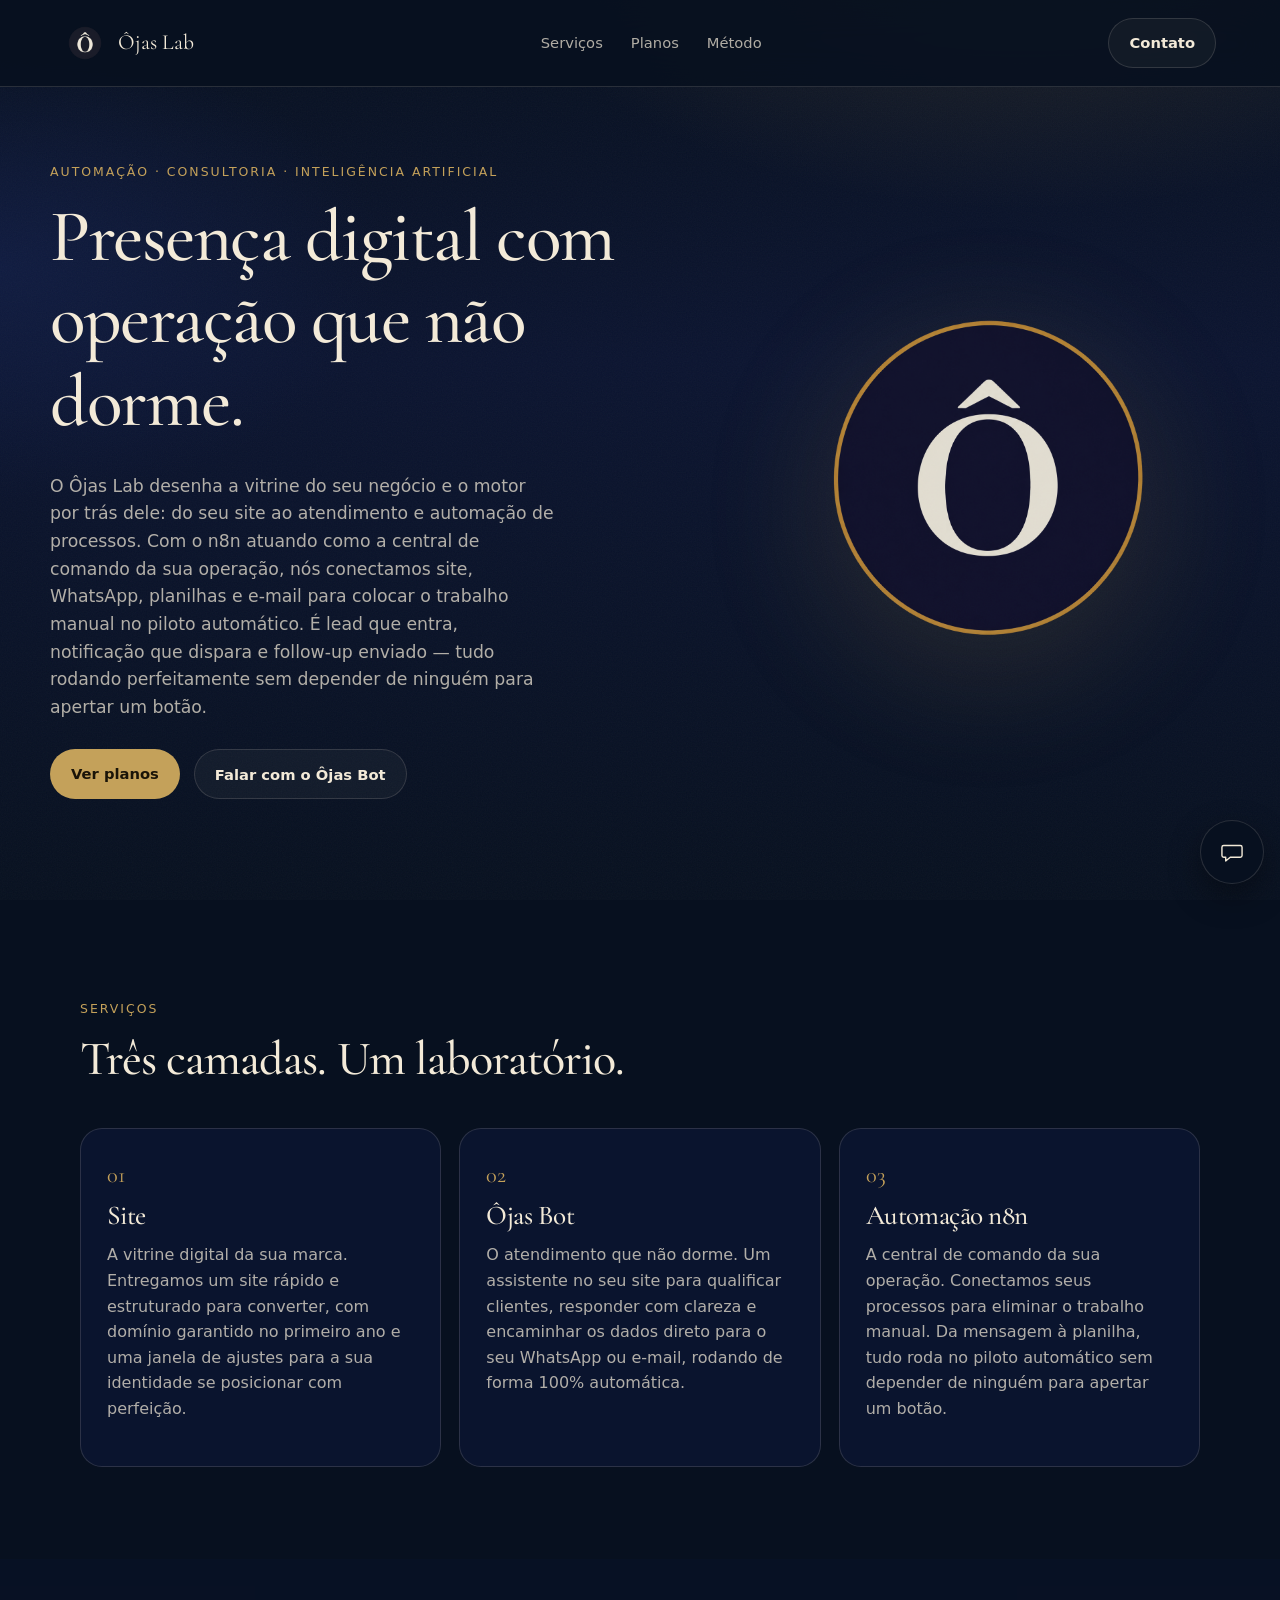
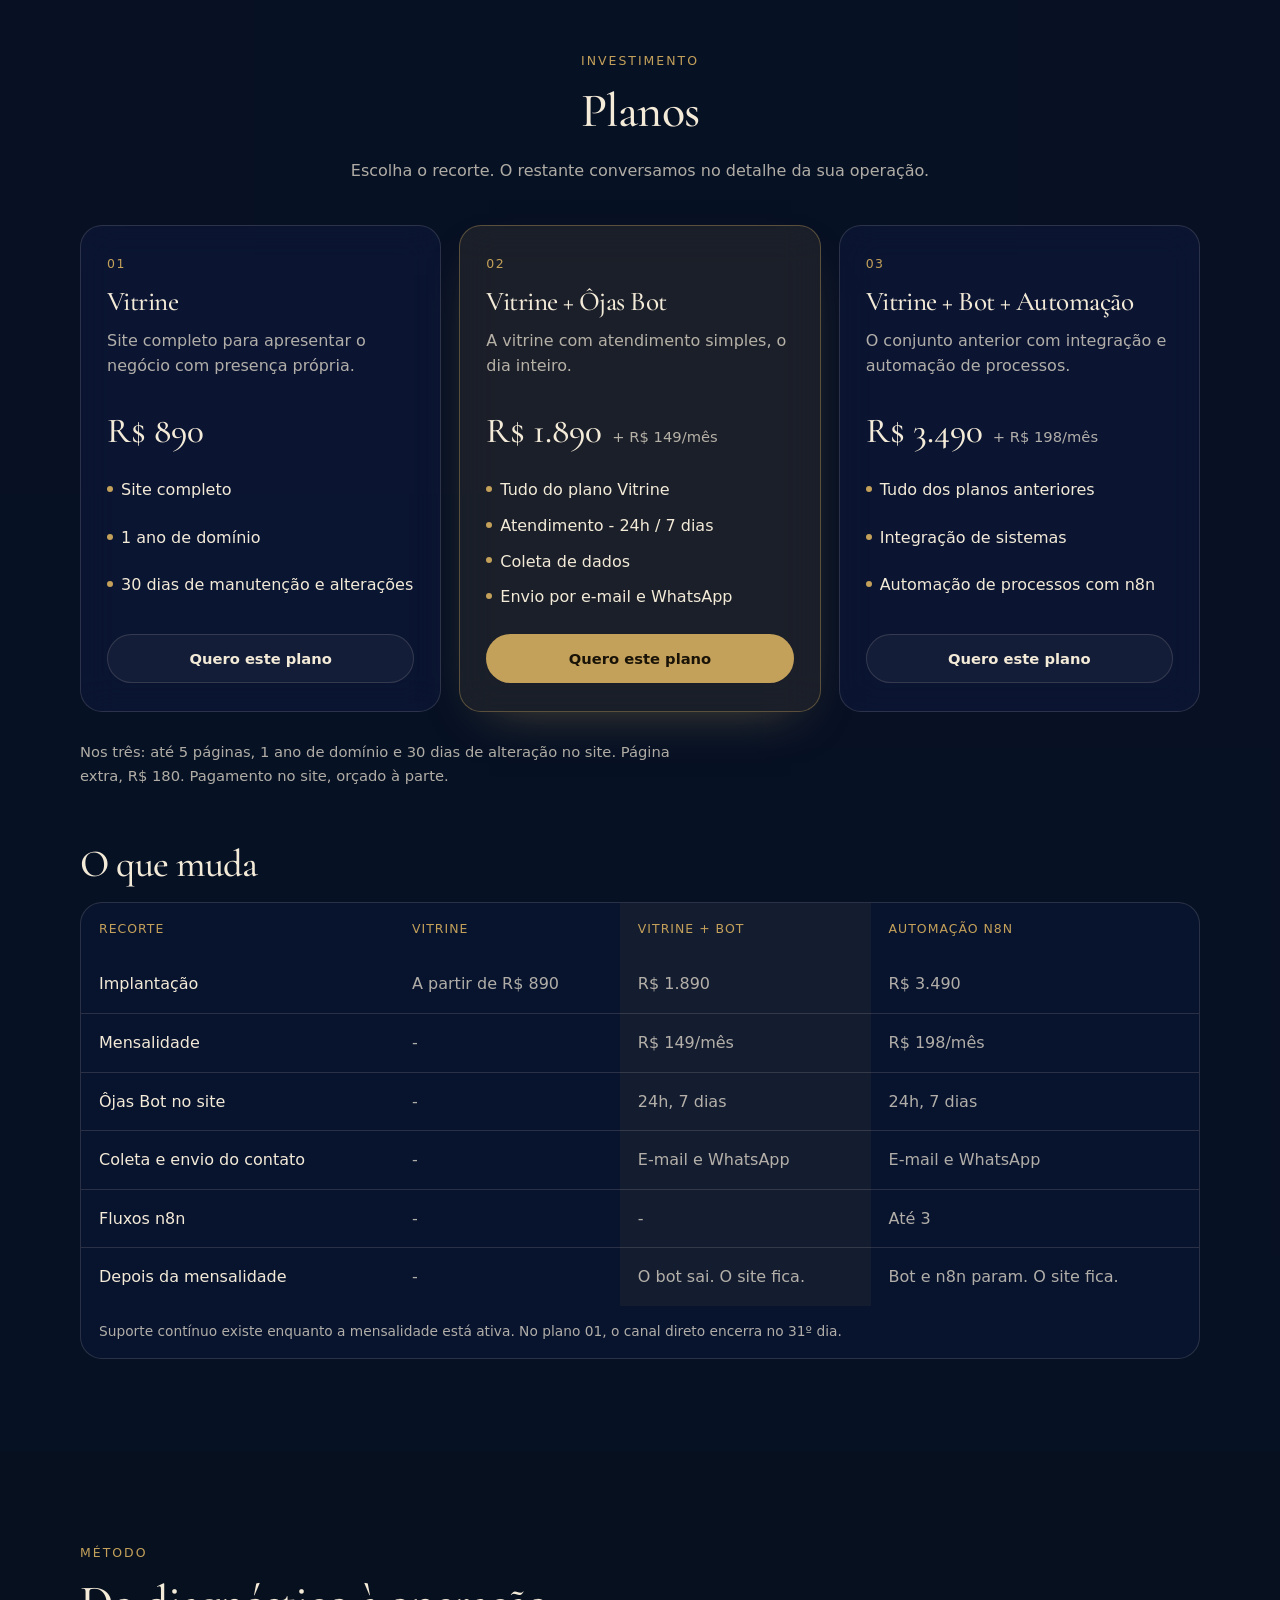
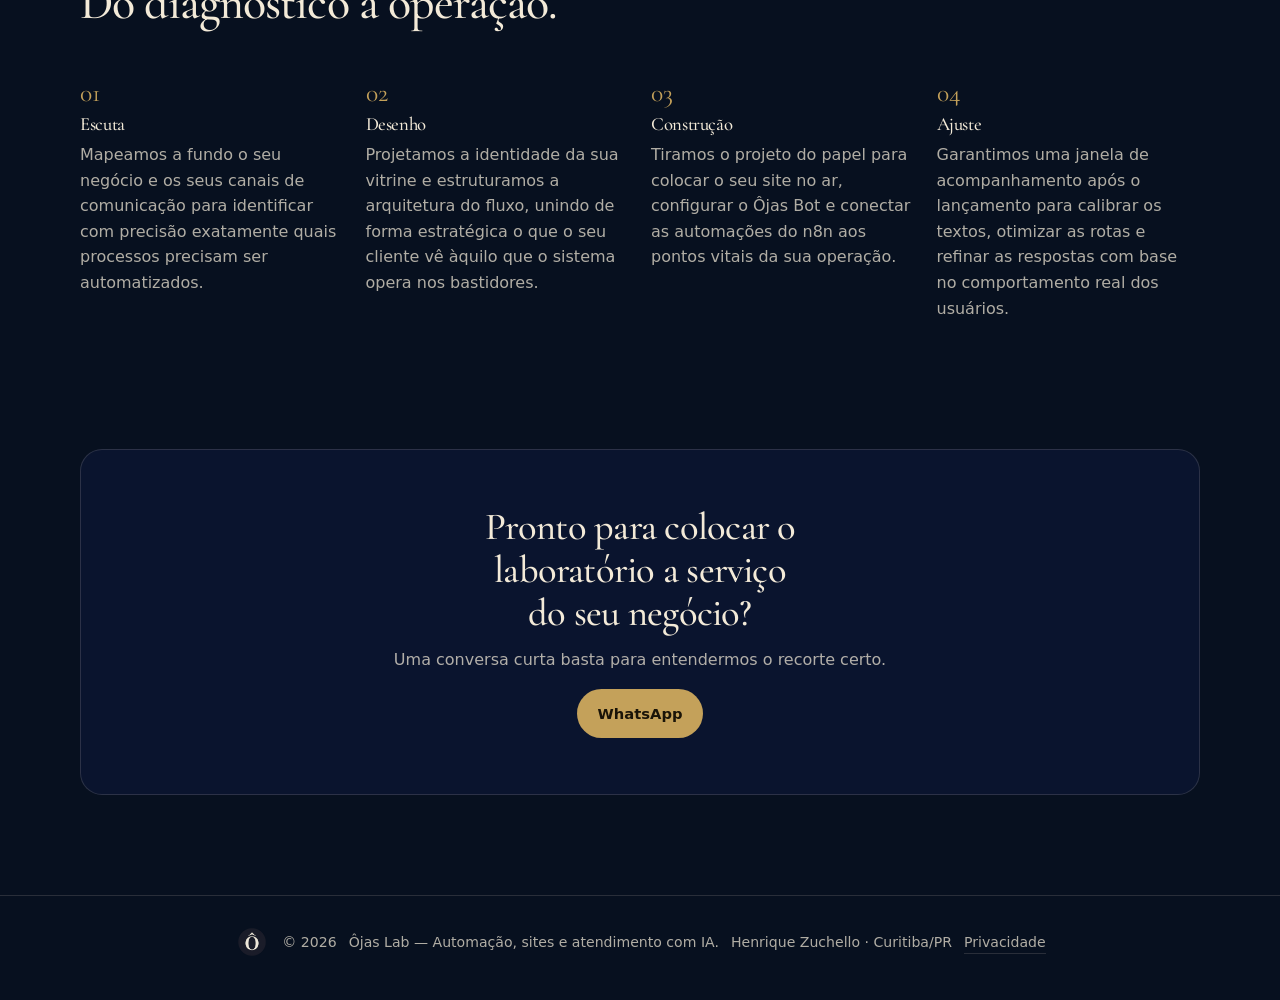
==== commit 1cbaad5e: "Replace buttons with links for plan selection" ====
--- a/index.html
+++ b/index.html
@@ -95,7 +95,7 @@
             <li>1 ano de domínio</li>
             <li>30 dias de manutenção e alterações</li>
           </ul>
-          <button type="button" class="btn btn--ghost plano__btn" data-plano="Vitrine">Quero este plano</button>
+          <a class="btn btn--ghost plano__btn" href="https://wa.me/554191283609?text=Ol%C3%A1%2C%20tenho%20interesse%20no%20plano%20Vitrine." target="_blank" rel="noopener">Quero este plano</a>
         </article>
 
         <article class="plano glass plano--featured">
@@ -112,7 +112,7 @@
             <li>Coleta de dados</li>
             <li>Envio por e-mail e WhatsApp</li>
           </ul>
-          <button type="button" class="btn btn--gold plano__btn" data-plano="Vitrine + Ôjas Bot">Quero este plano</button>
+          <a class="btn btn--gold plano__btn" href="https://wa.me/554191283609?text=Ol%C3%A1%2C%20tenho%20interesse%20no%20plano%20Vitrine%20%2B%20%C3%94jas%20Bot." target="_blank" rel="noopener">Quero este plano</a>
         </article>
 
         <article class="plano glass">
@@ -128,7 +128,7 @@
             <li>Integração de sistemas</li>
             <li>Automação de processos com n8n</li>
           </ul>
-          <button type="button" class="btn btn--ghost plano__btn" data-plano="Vitrine + Bot + Automação">Quero este plano</button>
+          <a class="btn btn--ghost plano__btn" href="https://wa.me/554191283609?text=Ol%C3%A1%2C%20tenho%20interesse%20no%20plano%20Vitrine%20%2B%20Bot%20%2B%20Automa%C3%A7%C3%A3o." target="_blank" rel="noopener">Quero este plano</a>
         </article>
       </div>
 
@@ -344,6 +344,6 @@
 </div>
 
 <script src="js/ojas-bot.js?v=25"></script>
-<script src="js/main.js?v=4"></script>
+<script src="js/main.js?v=5"></script>
 </body>
 </html>
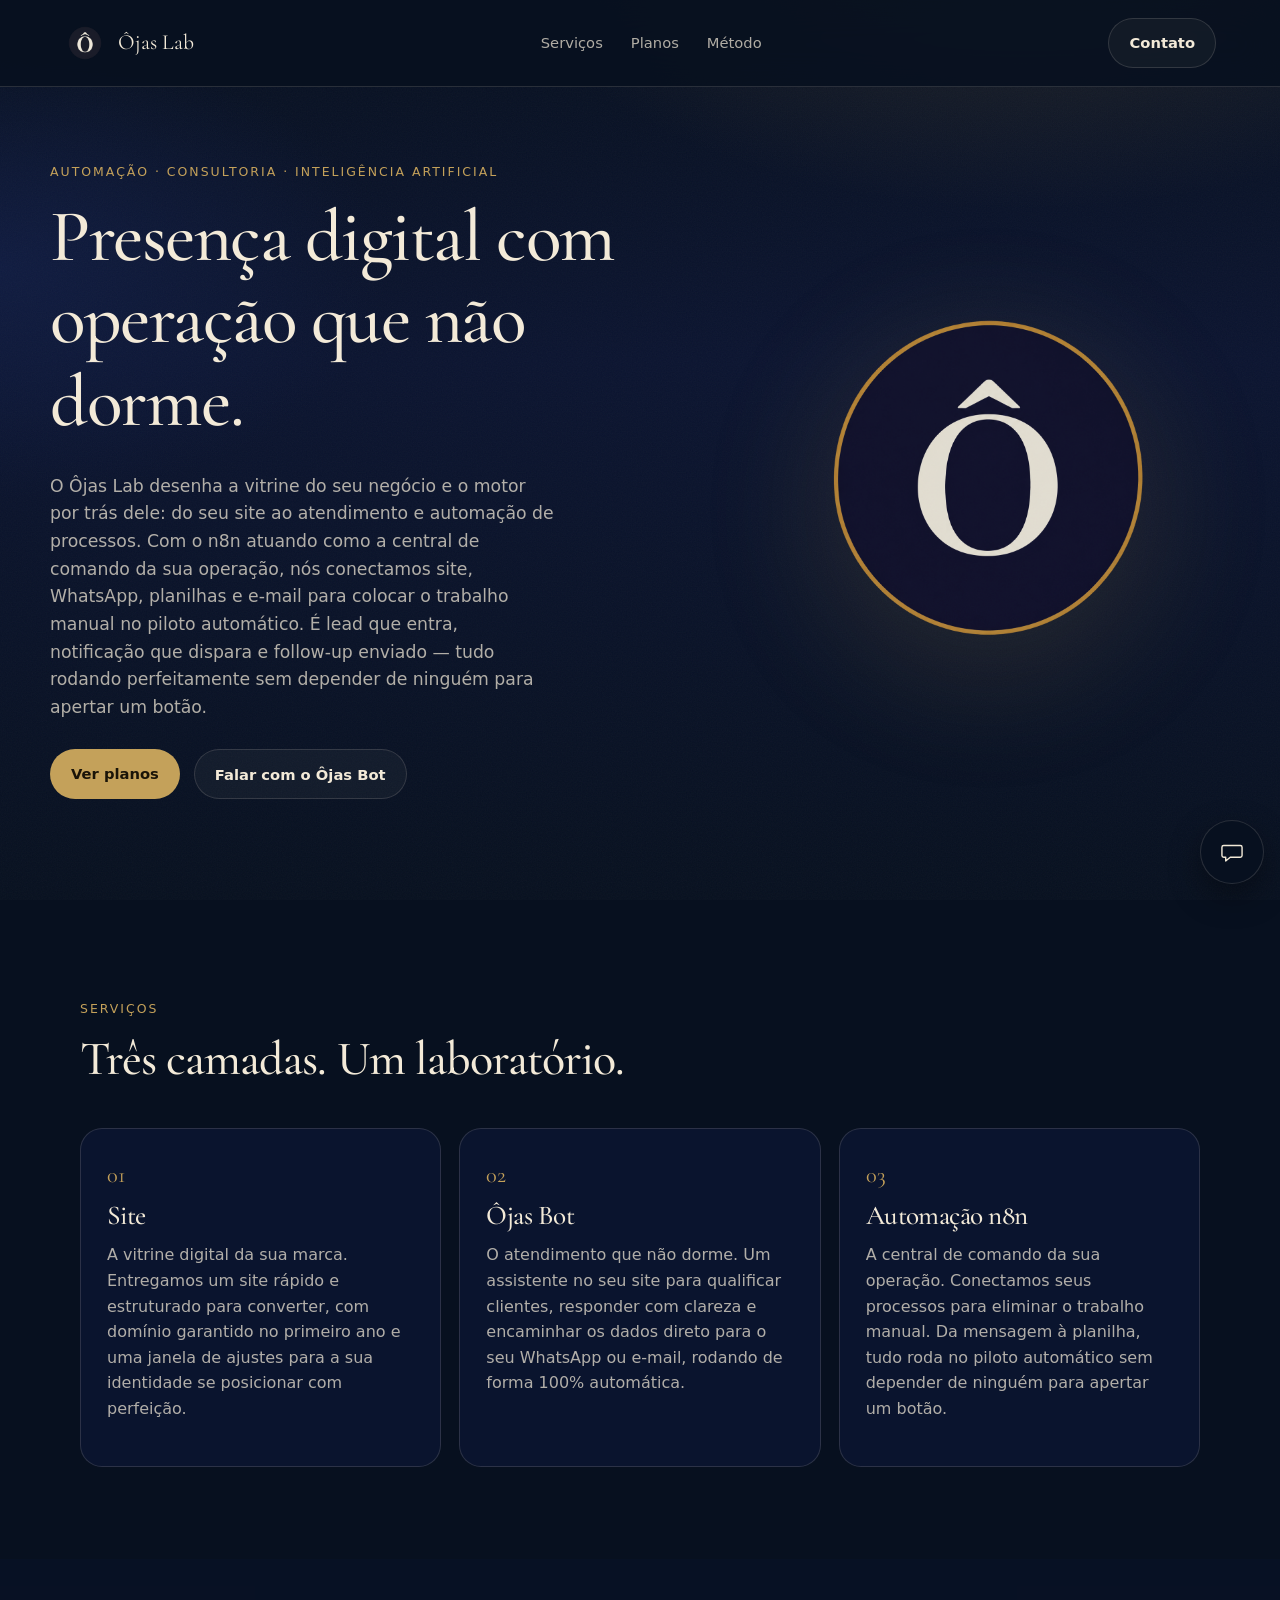
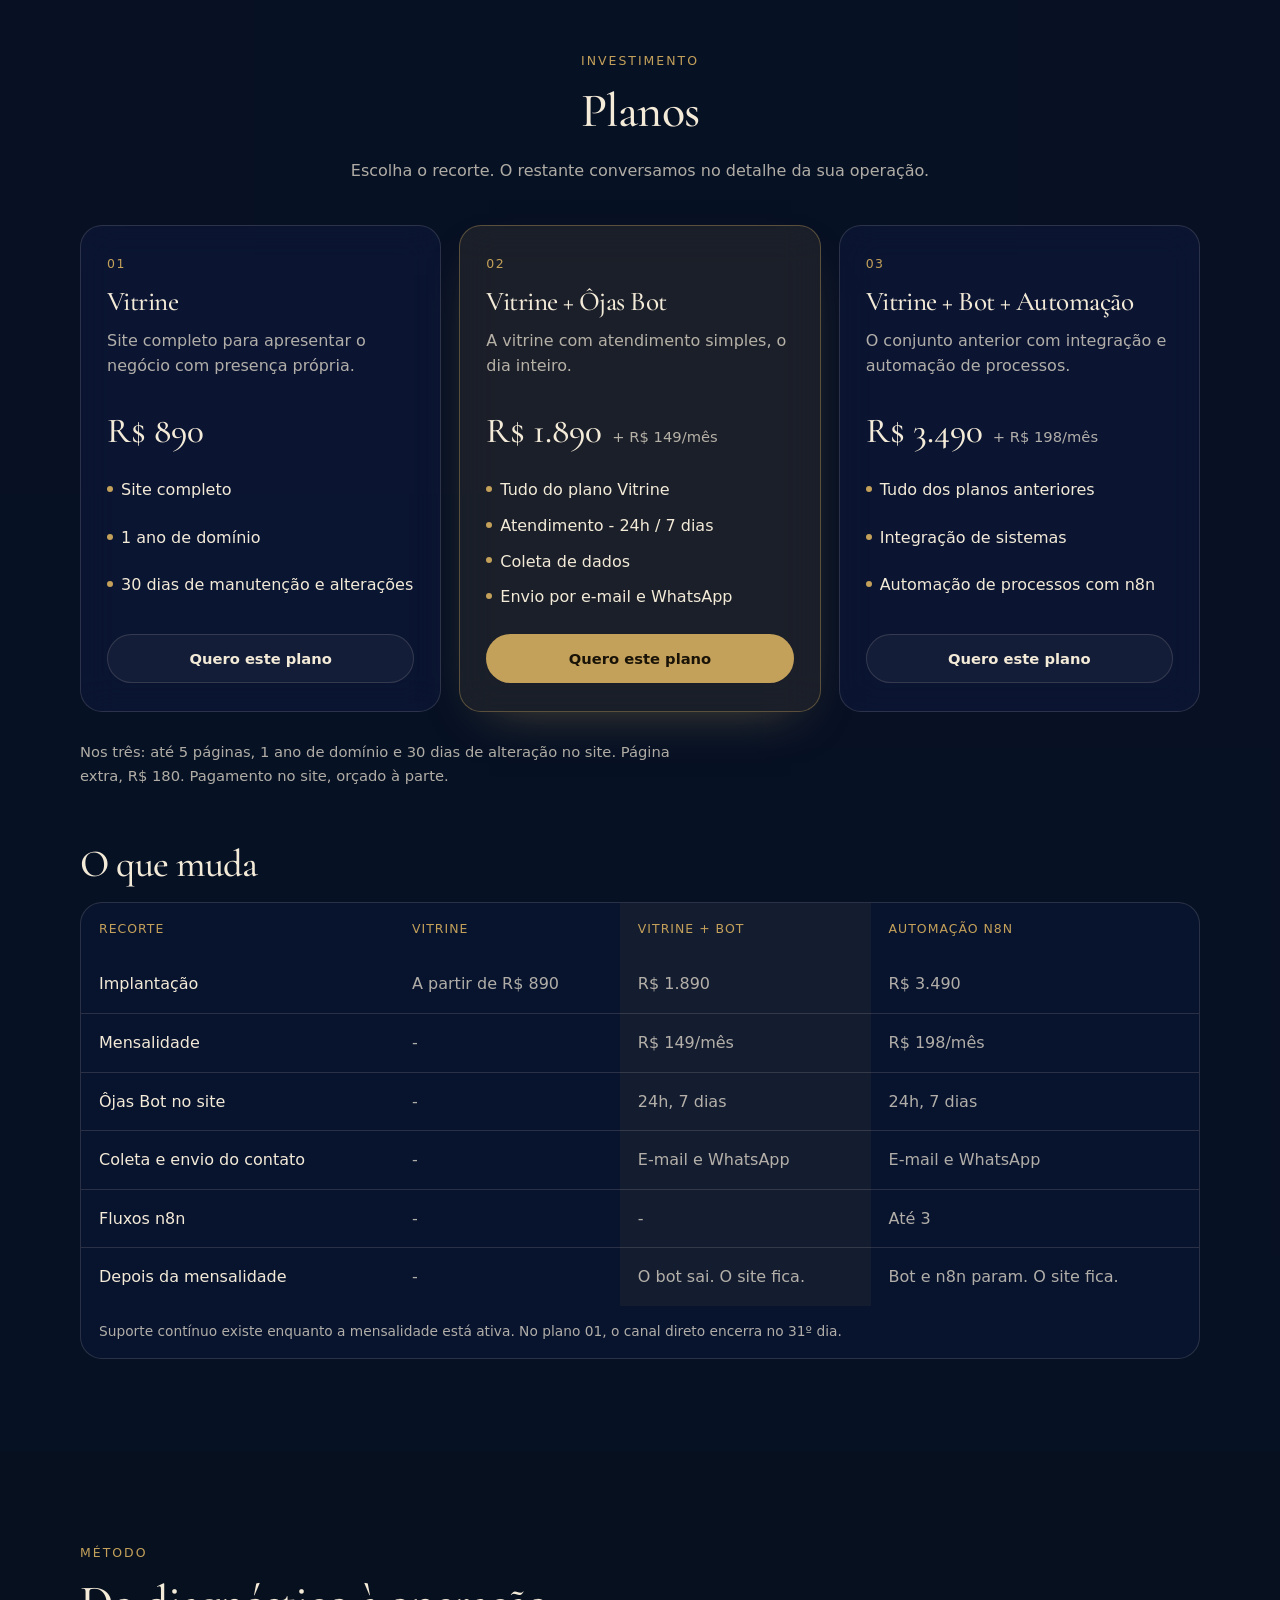
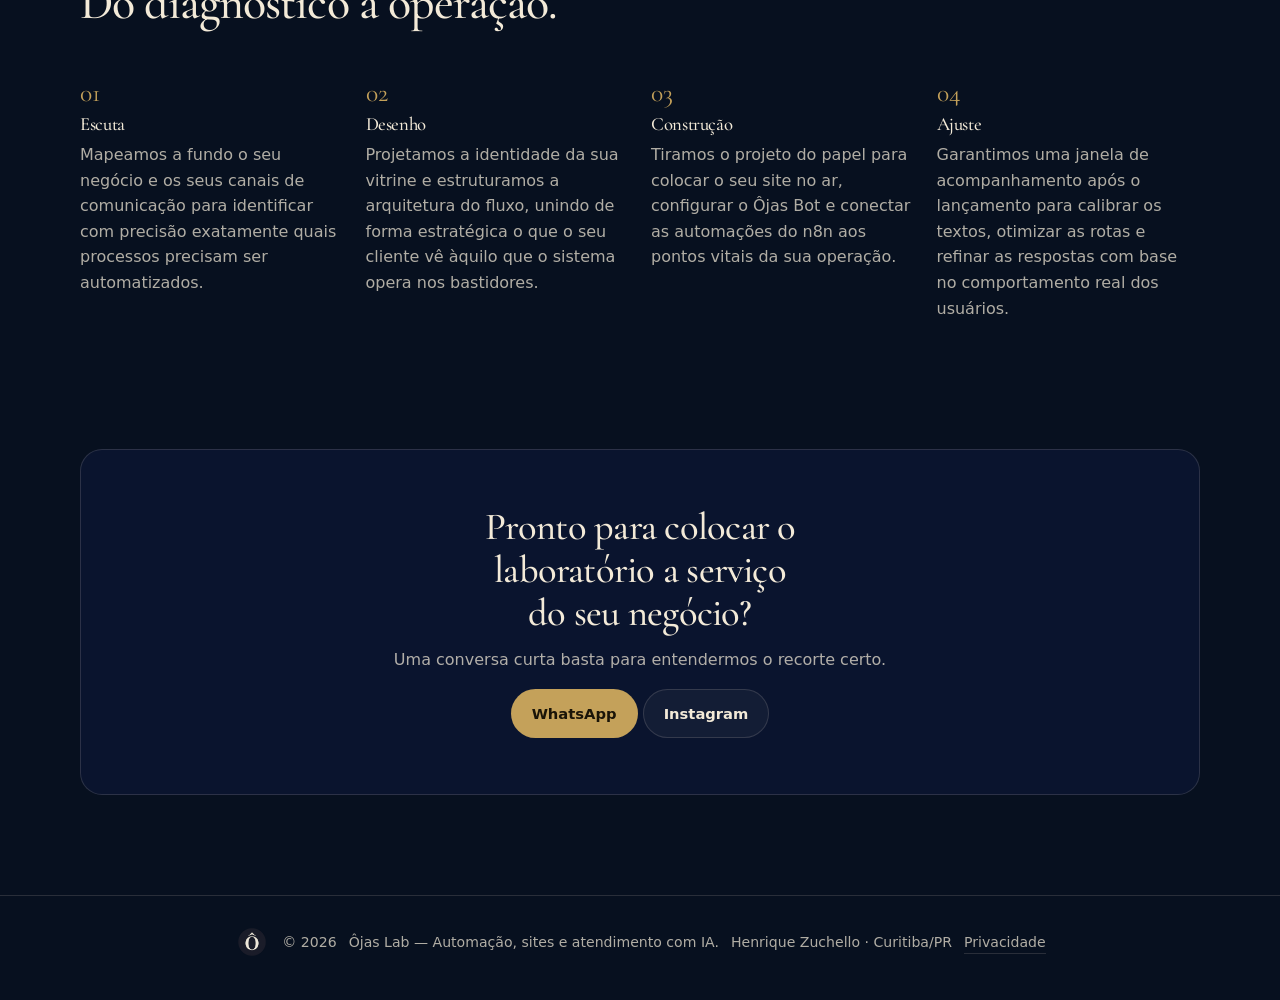
==== commit 7b7ddade: "Add Instagram link to contato section Added Instagram link alongside WhatsApp button in contato sect" ====
--- a/index.html
+++ b/index.html
@@ -3,8 +3,39 @@
 <head>
 <meta charset="UTF-8">
 <meta name="viewport" content="width=device-width, initial-scale=1.0">
-<title>Ôjas Lab</title>
-<meta name="description" content="Ôjas Lab: consultoria e automação com IA. Sites, Ôjas Bot e fluxos em n8n para o seu negócio atender e operar 24 horas.">
+<title>Ôjas Lab — Site, chat e automação com IA em Curitiba</title>
+<meta name="description" content="Criação de site institucional, chatbot de atendimento e automação de fluxos com n8n. Ôjas Lab, Curitiba. Planos a partir de R$ 890.">
+<link rel="canonical" href="https://ojaslab.com.br/">
+<meta property="og:type" content="website">
+<meta property="og:locale" content="pt_BR">
+<meta property="og:site_name" content="Ôjas Lab">
+<meta property="og:title" content="Ôjas Lab — Site, chat e automação com IA">
+<meta property="og:description" content="Site institucional, chatbot e automação de fluxos. Curitiba. A partir de R$ 890.">
+<meta property="og:url" content="https://ojaslab.com.br/">
+<meta property="og:image" content="https://ojaslab.com.br/logo.png">
+<script type="application/ld+json">
+{
+  "@context": "https://schema.org",
+  "@type": "ProfessionalService",
+  "name": "Ôjas Lab",
+  "url": "https://ojaslab.com.br/",
+  "email": "contato@ojaslab.com.br",
+  "telephone": "+554191283609",
+  "image": "https://ojaslab.com.br/logo.png",
+  "description": "Criação de site institucional, chatbot de atendimento e automação de fluxos com n8n.",
+  "areaServed": "BR",
+  "address": {
+    "@type": "PostalAddress",
+    "addressLocality": "Curitiba",
+    "addressRegion": "PR",
+    "addressCountry": "BR"
+  },
+  "founder": {
+    "@type": "Person",
+    "name": "Henrique Zuchello"
+  }
+}
+</script>
 <link rel="icon" href="logo.png" type="image/png">
 <link rel="preconnect" href="https://fonts.googleapis.com">
 <link rel="preconnect" href="https://fonts.gstatic.com" crossorigin>
@@ -226,7 +257,10 @@
     <div class="wrap close__inner glass">
       <h2>Pronto para colocar o laboratório a serviço do seu negócio?</h2>
       <p>Uma conversa curta basta para entendermos o recorte certo.</p>
-      <a class="btn btn--gold" href="https://wa.me/554191283609" target="_blank" rel="noopener">WhatsApp</a>
+      <div class="close__actions">
+        <a class="btn btn--gold" href="https://wa.me/554191283609" target="_blank" rel="noopener">WhatsApp</a>
+        <a class="btn btn--ghost" href="https://instagram.com/ojaslab.works" target="_blank" rel="noopener">Instagram</a>
+      </div>
     </div>
   </section>
 
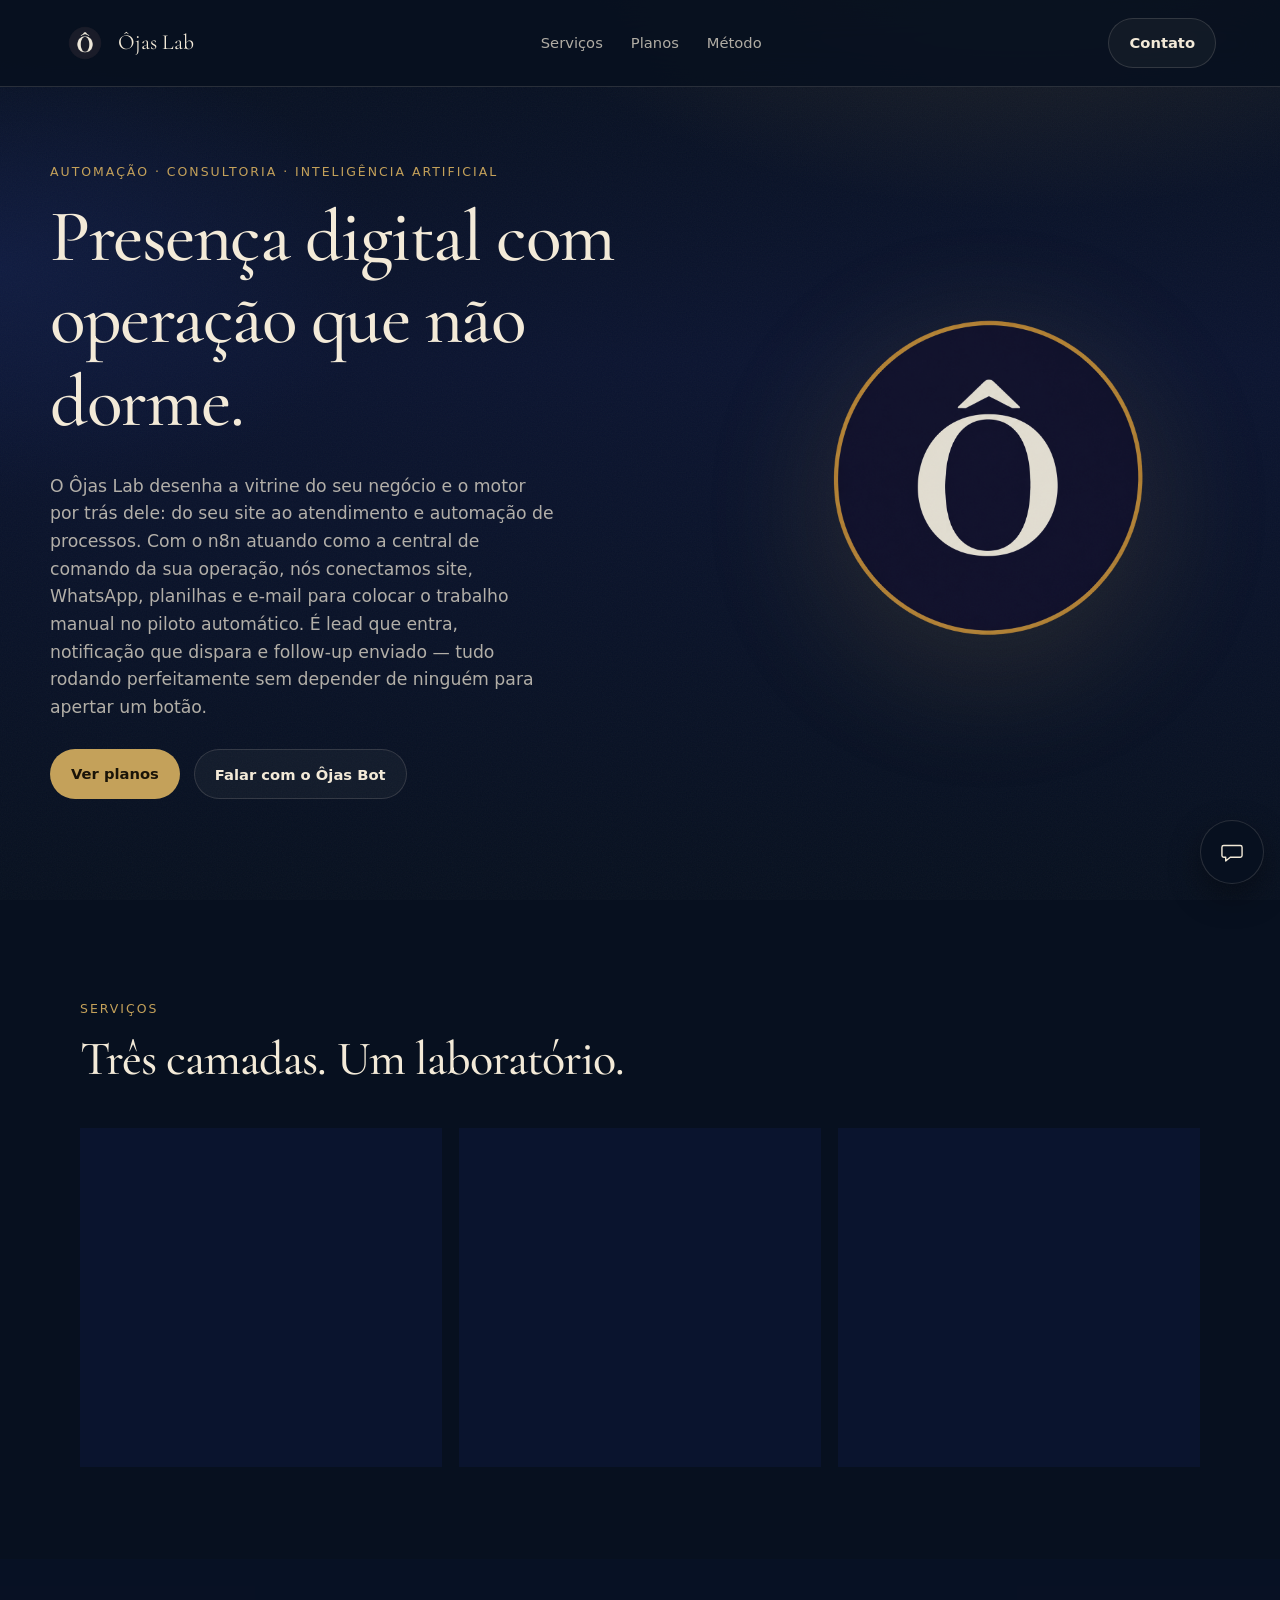
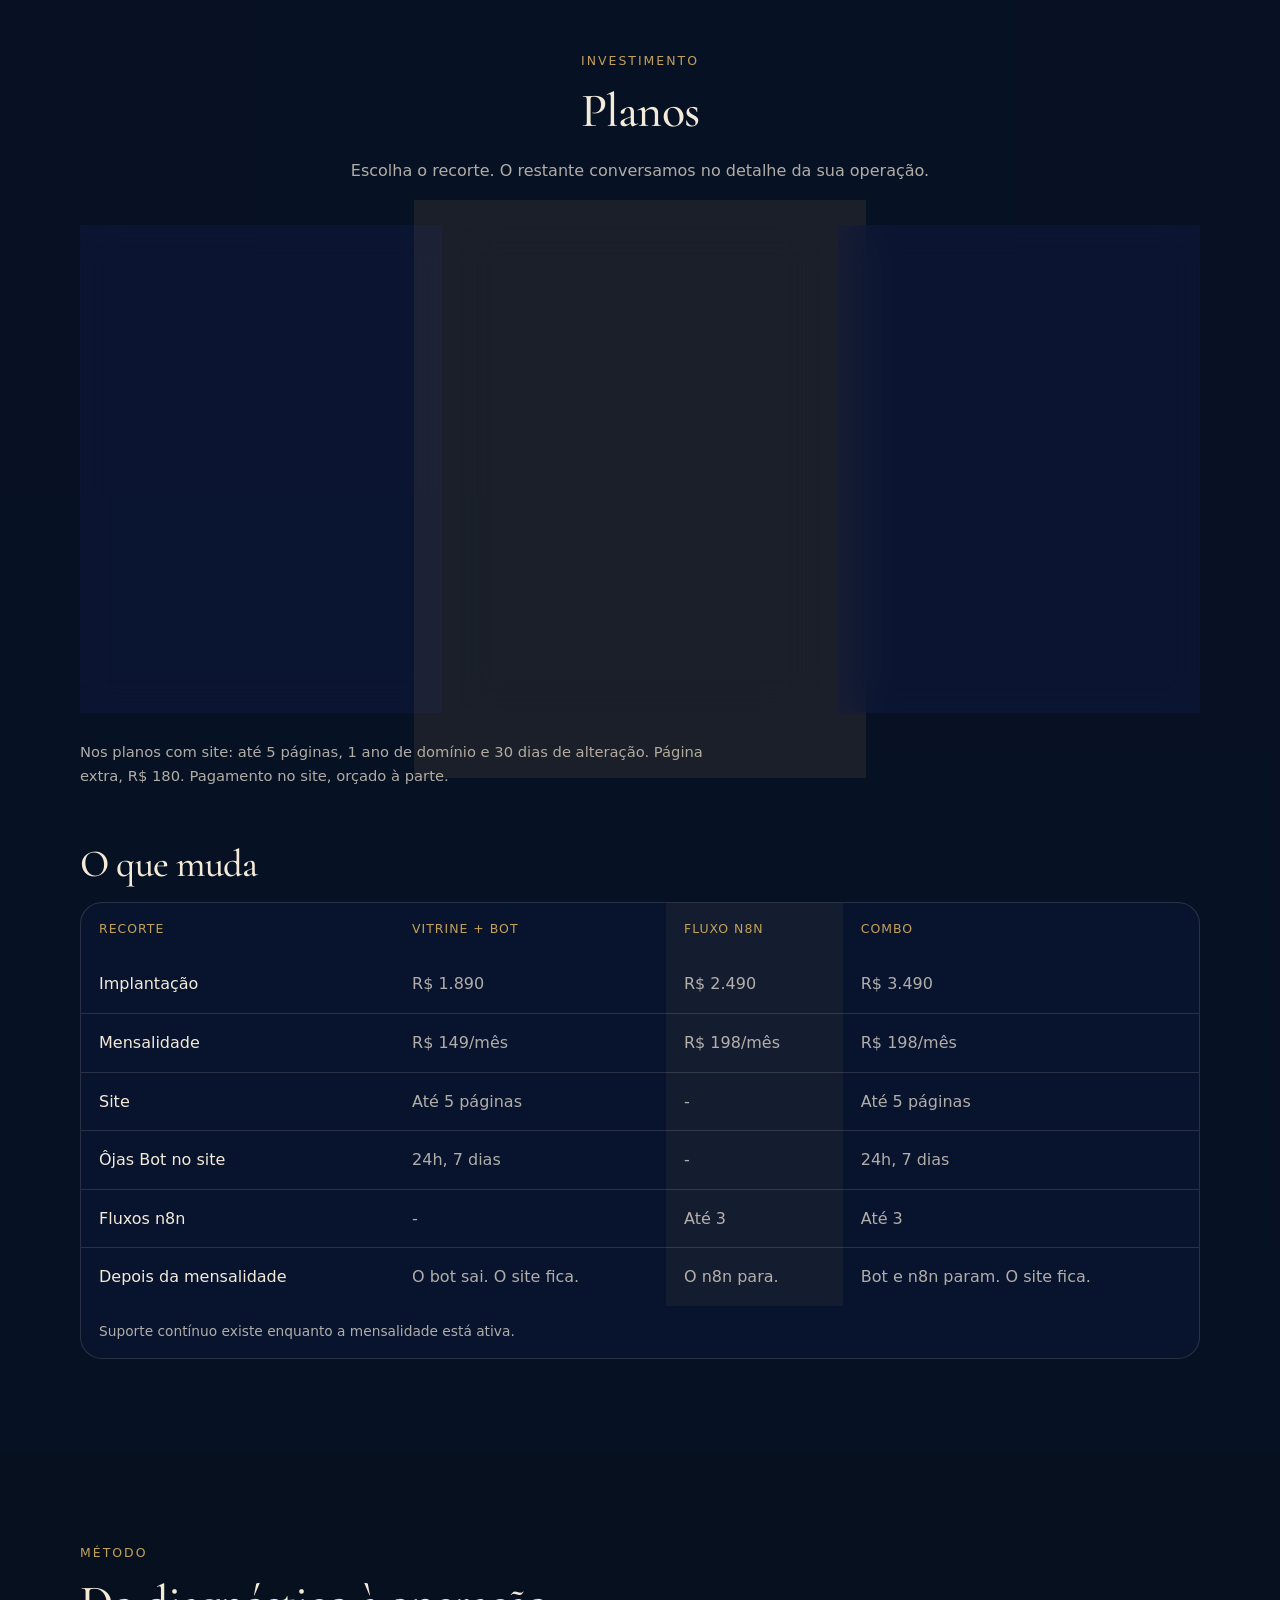
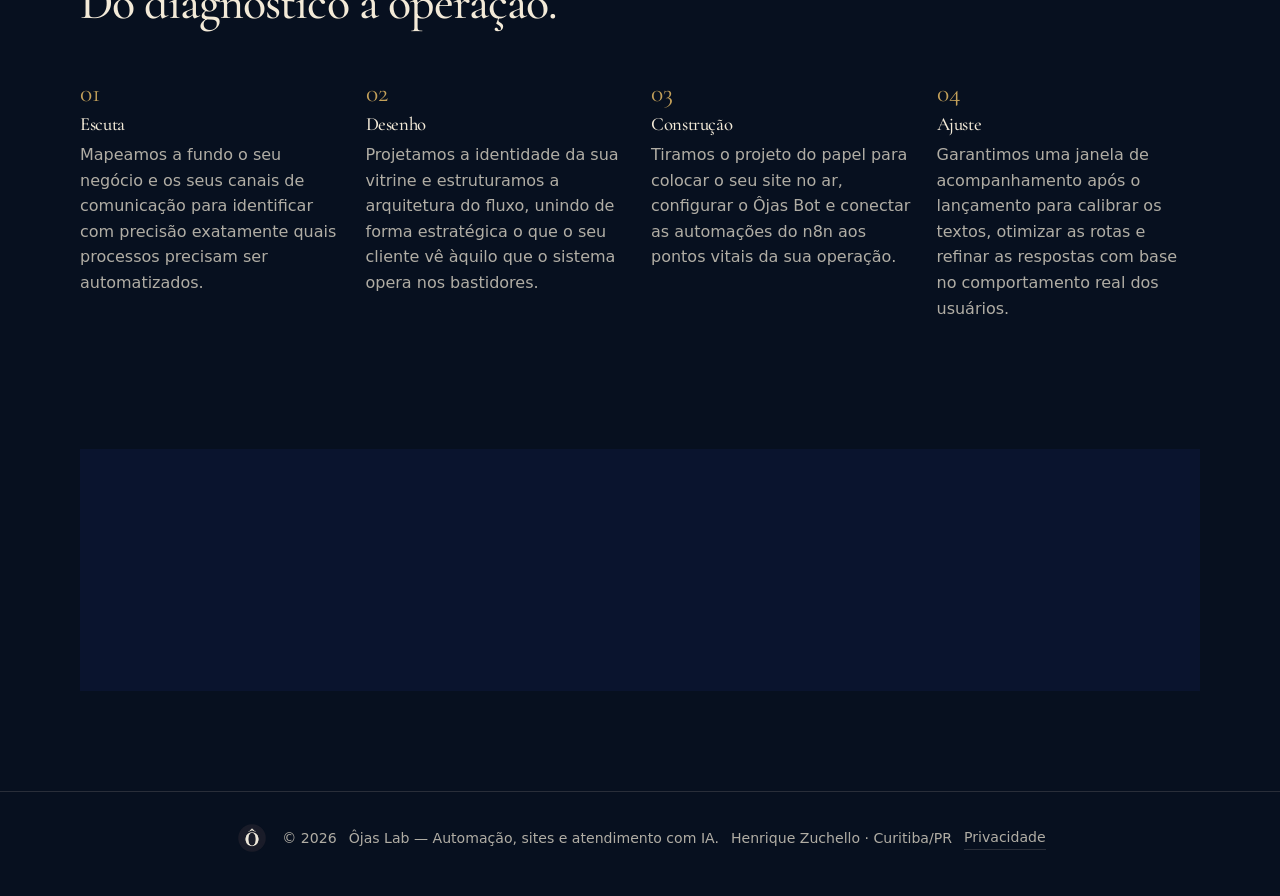
==== commit c668459b: "Update pricing and service descriptions in index.html" ====
--- a/index.html
+++ b/index.html
@@ -4,13 +4,13 @@
 <meta charset="UTF-8">
 <meta name="viewport" content="width=device-width, initial-scale=1.0">
 <title>Ôjas Lab — Site, chat e automação com IA em Curitiba</title>
-<meta name="description" content="Criação de site institucional, chatbot de atendimento e automação de fluxos com n8n. Ôjas Lab, Curitiba. Planos a partir de R$ 890.">
+<meta name="description" content="Criação de site institucional, chatbot de atendimento e automação de fluxos com n8n. Ôjas Lab, Curitiba. Planos a partir de R$ 1.890.">
 <link rel="canonical" href="https://ojaslab.com.br/">
 <meta property="og:type" content="website">
 <meta property="og:locale" content="pt_BR">
 <meta property="og:site_name" content="Ôjas Lab">
 <meta property="og:title" content="Ôjas Lab — Site, chat e automação com IA">
-<meta property="og:description" content="Site institucional, chatbot e automação de fluxos. Curitiba. A partir de R$ 890.">
+<meta property="og:description" content="Site institucional, chatbot e automação de fluxos. Curitiba. A partir de R$ 1.890.">
 <meta property="og:url" content="https://ojaslab.com.br/">
 <meta property="og:image" content="https://ojaslab.com.br/logo.png">
 <script type="application/ld+json">
@@ -118,101 +118,105 @@
       <div class="planos__grid">
         <article class="plano glass">
           <p class="plano__n">01</p>
-          <h3>Vitrine</h3>
-          <p class="plano__lead">Site completo para apresentar o negócio com presença própria.</p>
-          <p class="plano__preco"><strong>R$&nbsp;890</strong></p>
-          <ul>
-            <li>Site completo</li>
-            <li>1 ano de domínio</li>
-            <li>30 dias de manutenção e alterações</li>
-          </ul>
-          <a class="btn btn--ghost plano__btn" href="https://wa.me/554191283609?text=Ol%C3%A1%2C%20tenho%20interesse%20no%20plano%20Vitrine." target="_blank" rel="noopener">Quero este plano</a>
-        </article>
-
-        <article class="plano glass plano--featured">
-          <p class="plano__n">02</p>
-          <h3>Vitrine + Ôjas Bot</h3>
-          <p class="plano__lead">A vitrine com atendimento simples, o dia inteiro.</p>
+          <h3>Vitrine + Bot</h3>
+          <p class="plano__lead">Site completo com atendimento 24 horas, 7 dias.</p>
           <p class="plano__preco">
             <strong>R$&nbsp;1.890</strong>
             <span>+ R$&nbsp;149<span>/mês</span></span>
           </p>
           <ul>
-            <li>Tudo do plano Vitrine</li>
-            <li>Atendimento - 24h / 7 dias</li>
-            <li>Coleta de dados</li>
-            <li>Envio por e-mail e WhatsApp</li>
+            <li>Site completo, até 5 páginas</li>
+            <li>1 ano de domínio</li>
+            <li>Ôjas Bot no site, 24h / 7 dias</li>
+            <li>Coleta de contato e envio</li>
           </ul>
-          <a class="btn btn--gold plano__btn" href="https://wa.me/554191283609?text=Ol%C3%A1%2C%20tenho%20interesse%20no%20plano%20Vitrine%20%2B%20%C3%94jas%20Bot." target="_blank" rel="noopener">Quero este plano</a>
+          <a class="btn btn--ghost plano__btn" href="https://wa.me/554191283609?text=Ol%C3%A1%2C%20tenho%20interesse%20no%20plano%20Vitrine%20%2B%20Bot." target="_blank" rel="noopener">Quero este plano</a>
+        </article>
+
+        <article class="plano glass plano--featured">
+          <p class="plano__n">02</p>
+          <h3>Fluxo n8n</h3>
+          <p class="plano__lead">Automação de processo para quem já tem site.</p>
+          <p class="plano__preco">
+            <strong>R$&nbsp;2.490</strong>
+            <span>+ R$&nbsp;198<span>/mês</span></span>
+          </p>
+          <ul>
+            <li>Até 3 fluxos em n8n</li>
+            <li>Documento, planilha, aviso</li>
+            <li>Sem site novo</li>
+            <li>Suporte em horário comercial</li>
+          </ul>
+          <a class="btn btn--gold plano__btn" href="https://wa.me/554191283609?text=Ol%C3%A1%2C%20tenho%20interesse%20no%20plano%20Fluxo%20n8n." target="_blank" rel="noopener">Quero este plano</a>
         </article>
 
         <article class="plano glass">
           <p class="plano__n">03</p>
-          <h3>Vitrine + Bot + Automação</h3>
-          <p class="plano__lead">O conjunto anterior com integração e automação de processos.</p>
+          <h3>Combo</h3>
+          <p class="plano__lead">Site, bot e fluxo de automação no mesmo recorte.</p>
           <p class="plano__preco">
             <strong>R$&nbsp;3.490</strong>
             <span>+ R$&nbsp;198<span>/mês</span></span>
           </p>
           <ul>
-            <li>Tudo dos planos anteriores</li>
-            <li>Integração de sistemas</li>
-            <li>Automação de processos com n8n</li>
+            <li>Tudo do Vitrine + Bot</li>
+            <li>Tudo do Fluxo n8n</li>
+            <li>Até 3 fluxos integrados</li>
           </ul>
-          <a class="btn btn--ghost plano__btn" href="https://wa.me/554191283609?text=Ol%C3%A1%2C%20tenho%20interesse%20no%20plano%20Vitrine%20%2B%20Bot%20%2B%20Automa%C3%A7%C3%A3o." target="_blank" rel="noopener">Quero este plano</a>
-        </article>
-      </div>
-
-      <p class="compare__note">Nos três: até 5 páginas, 1 ano de domínio e 30 dias de alteração no site. Página extra, R$ 180. Pagamento no site, orçado à parte.</p>
+          <a class="btn btn--ghost plano__btn" href="https://wa.me/554191283609?text=Ol%C3%A1%2C%20tenho%20interesse%20no%20plano%20Combo." target="_blank" rel="noopener">Quero este plano</a>
+        </article>
+      </div>
+
+      <p class="compare__note">Nos planos com site: até 5 páginas, 1 ano de domínio e 30 dias de alteração. Página extra, R$ 180. Pagamento no site, orçado à parte.</p>
 
       <div class="compare" id="comparar">
         <h3>O que muda</h3>
         <div class="compare__wrap">
           <table>
-            <caption>Suporte contínuo existe enquanto a mensalidade está ativa. No plano 01, o canal direto encerra no 31º dia.</caption>
+            <caption>Suporte contínuo existe enquanto a mensalidade está ativa.</caption>
             <thead>
               <tr>
                 <th>Recorte</th>
-                <th>Vitrine</th>
                 <th>Vitrine + Bot</th>
-                <th>Automação n8n</th>
+                <th>Fluxo n8n</th>
+                <th>Combo</th>
               </tr>
             </thead>
             <tbody>
               <tr>
                 <th scope="row">Implantação</th>
-                <td>A partir de R$ 890</td>
                 <td>R$ 1.890</td>
+                <td>R$ 2.490</td>
                 <td>R$ 3.490</td>
               </tr>
               <tr>
                 <th scope="row">Mensalidade</th>
-                <td>-</td>
                 <td>R$ 149/mês</td>
                 <td>R$ 198/mês</td>
+                <td>R$ 198/mês</td>
+              </tr>
+              <tr>
+                <th scope="row">Site</th>
+                <td>Até 5 páginas</td>
+                <td>-</td>
+                <td>Até 5 páginas</td>
               </tr>
               <tr>
                 <th scope="row">Ôjas Bot no site</th>
+                <td>24h, 7 dias</td>
                 <td>-</td>
                 <td>24h, 7 dias</td>
-                <td>24h, 7 dias</td>
-              </tr>
-              <tr>
-                <th scope="row">Coleta e envio do contato</th>
-                <td>-</td>
-                <td>E-mail e WhatsApp</td>
-                <td>E-mail e WhatsApp</td>
               </tr>
               <tr>
                 <th scope="row">Fluxos n8n</th>
                 <td>-</td>
-                <td>-</td>
                 <td>Até 3</td>
+                <td>Até 3</td>
               </tr>
               <tr>
                 <th scope="row">Depois da mensalidade</th>
-                <td>-</td>
                 <td>O bot sai. O site fica.</td>
+                <td>O n8n para.</td>
                 <td>Bot e n8n param. O site fica.</td>
               </tr>
             </tbody>
--- a/css/style.css
+++ b/css/style.css
@@ -589,7 +589,7 @@
 
 .close { padding-top: 20px; padding-bottom: 100px; }
 .close__inner { text-align: center; padding: 56px 28px; }
-.close h2 { font-size: clamp(1.8rem, 3vw, 2.6rem); max-width: 18ch; margin: 0 auto 12px; }
+.close__actions { display: flex; gap: 12px; justify-content: center; flex-wrap: wrap; margin-top: 8px; }
 
 
 .plano__btn { width: 100%; margin-top: auto; cursor: pointer; font-family: inherit; }
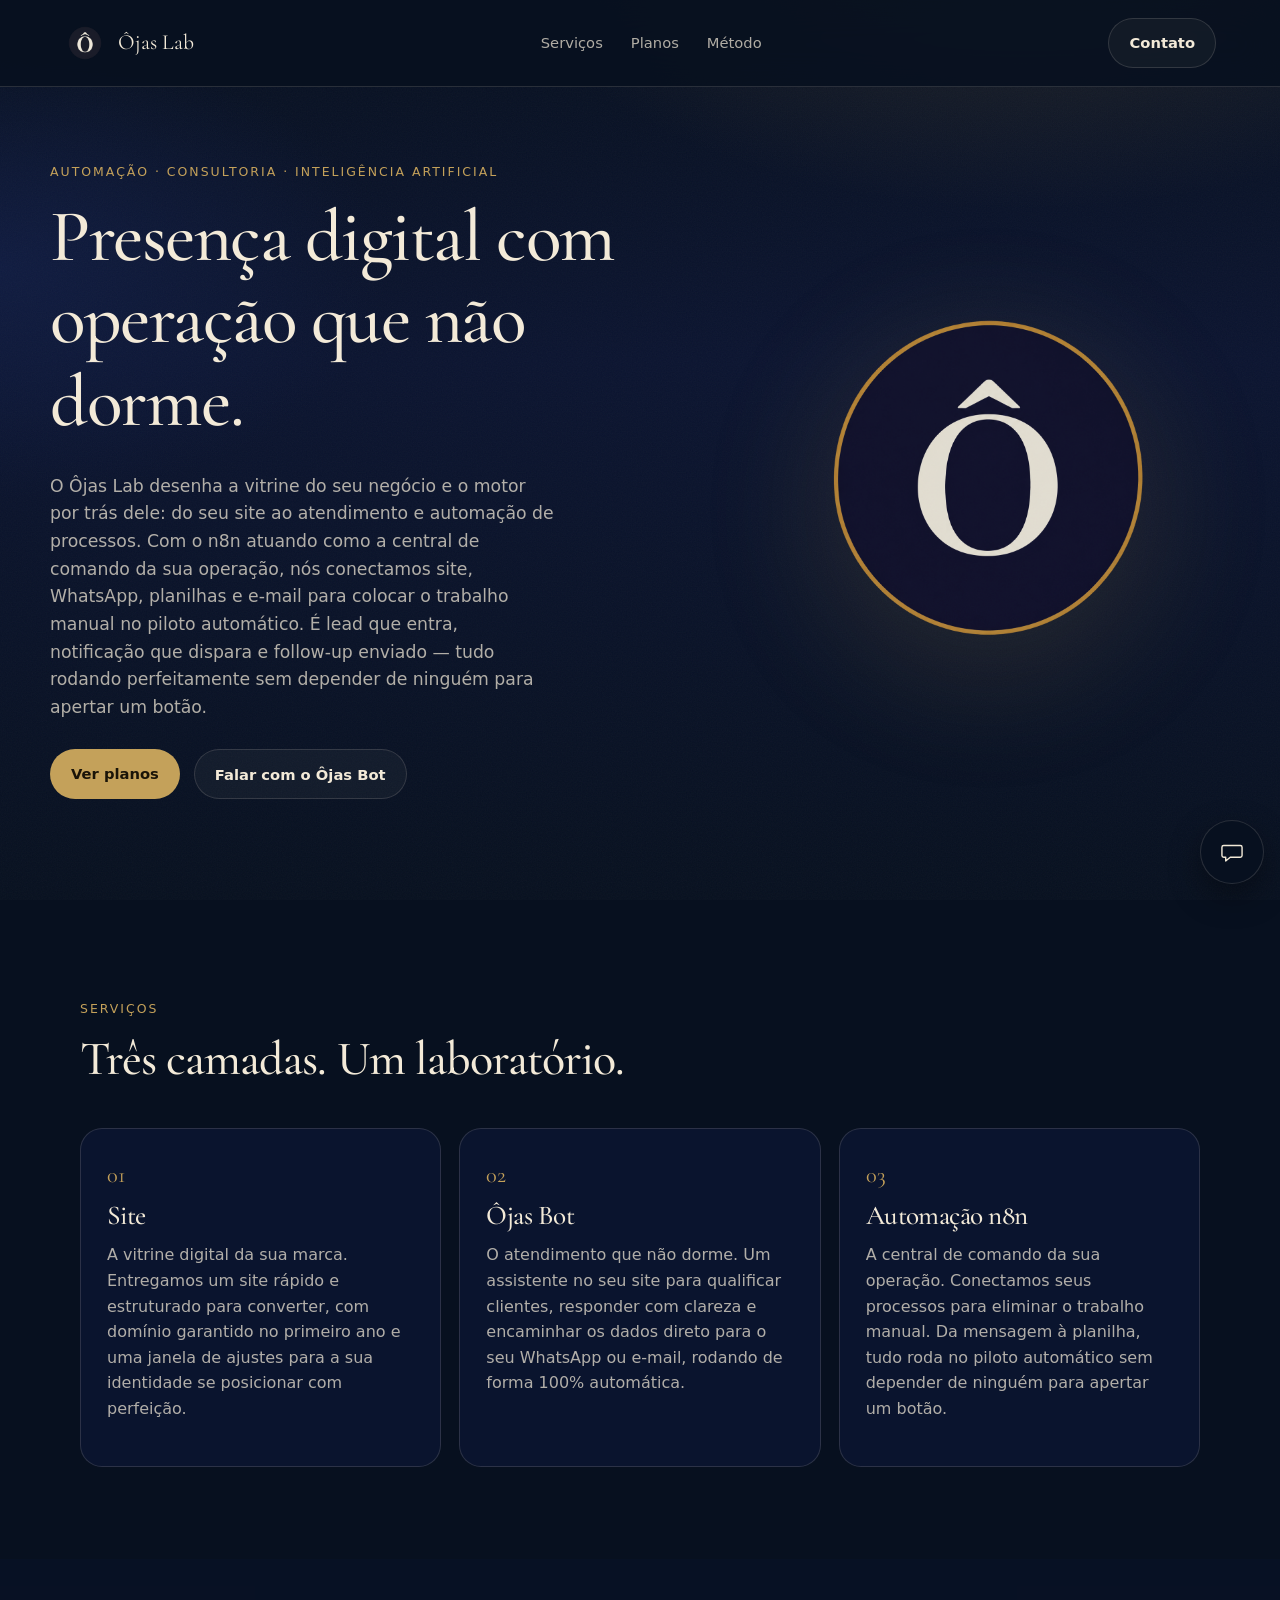
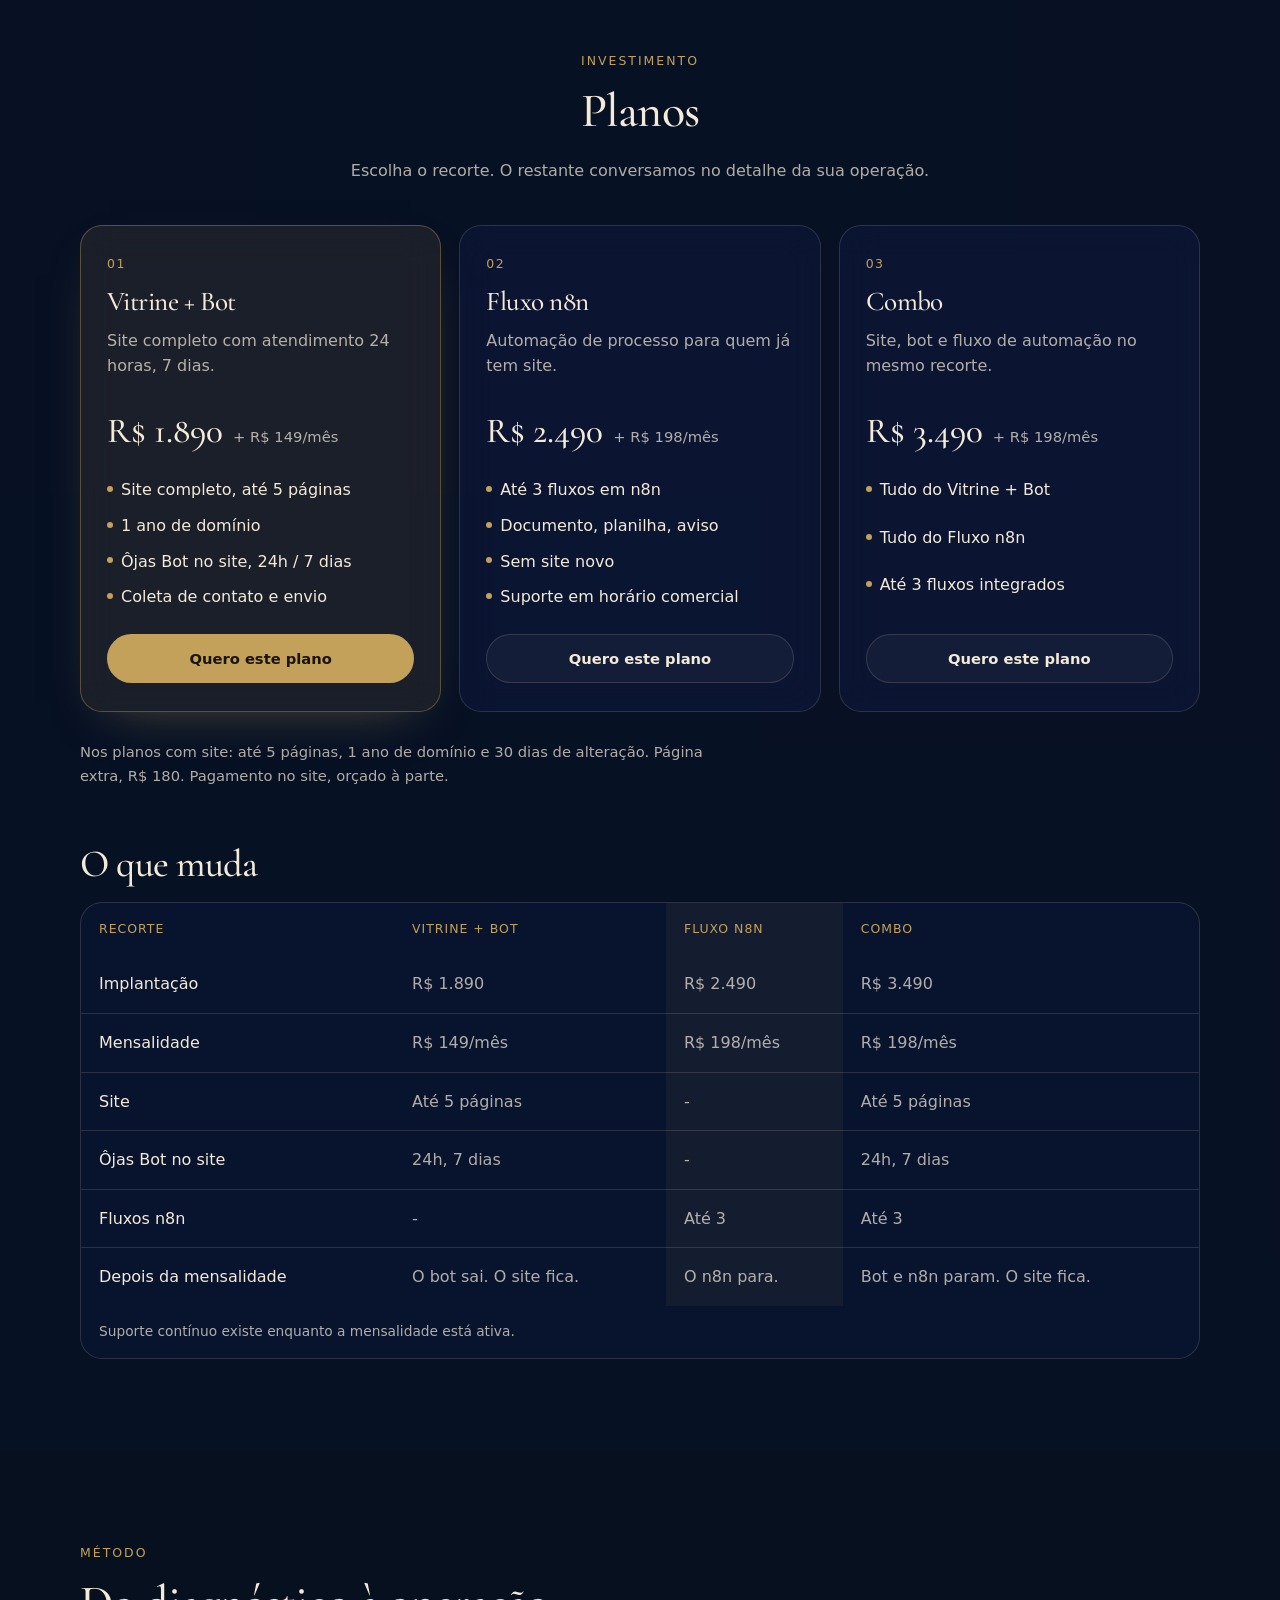
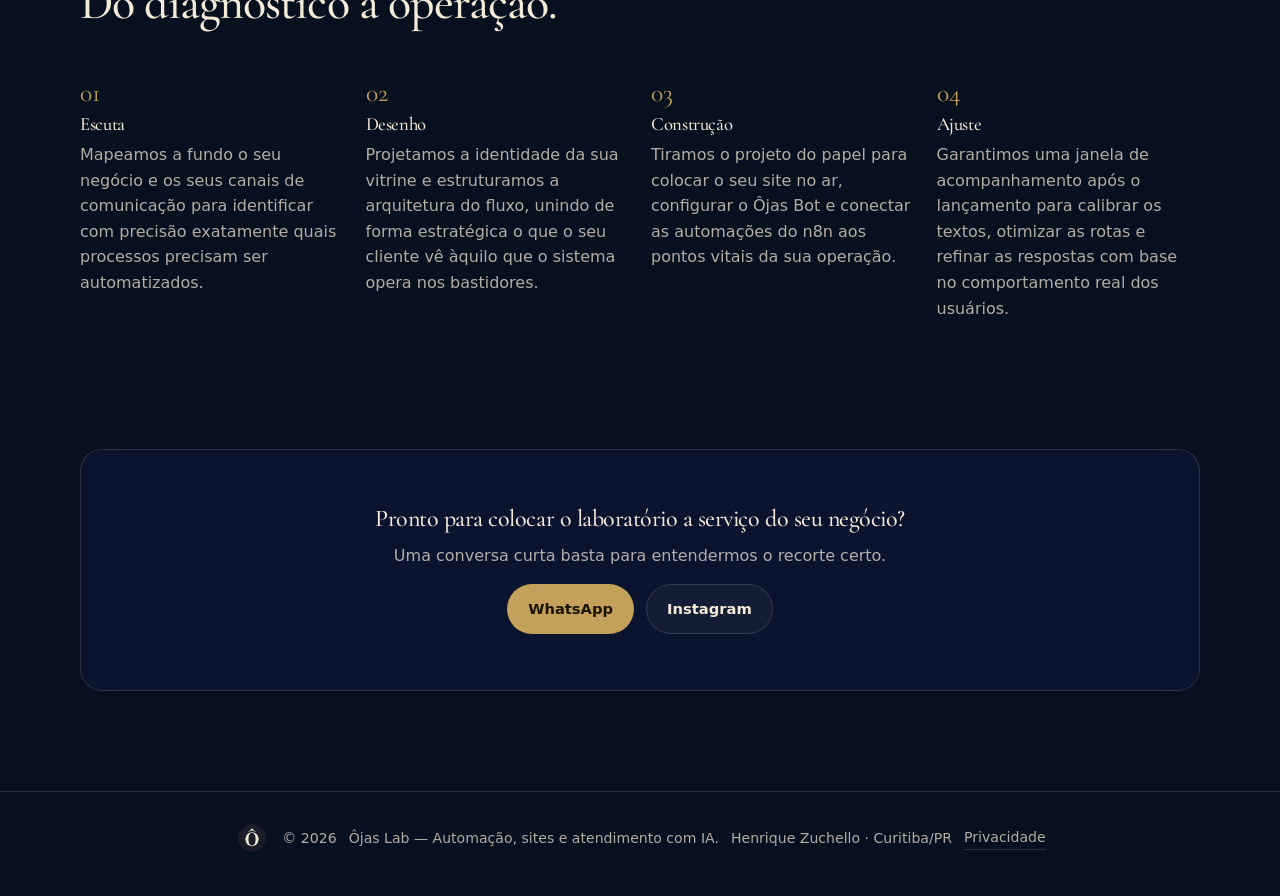
==== commit 587c788e: "Swap button classes for plan articles" ====
--- a/index.html
+++ b/index.html
@@ -116,7 +116,7 @@
       </header>
 
       <div class="planos__grid">
-        <article class="plano glass">
+        <article class="plano glass plano--featured">
           <p class="plano__n">01</p>
           <h3>Vitrine + Bot</h3>
           <p class="plano__lead">Site completo com atendimento 24 horas, 7 dias.</p>
@@ -130,10 +130,10 @@
             <li>Ôjas Bot no site, 24h / 7 dias</li>
             <li>Coleta de contato e envio</li>
           </ul>
-          <a class="btn btn--ghost plano__btn" href="https://wa.me/554191283609?text=Ol%C3%A1%2C%20tenho%20interesse%20no%20plano%20Vitrine%20%2B%20Bot." target="_blank" rel="noopener">Quero este plano</a>
-        </article>
-
-        <article class="plano glass plano--featured">
+          <a class="btn btn--gold plano__btn" href="https://wa.me/554191283609?text=Ol%C3%A1%2C%20tenho%20interesse%20no%20plano%20Vitrine%20%2B%20Bot." target="_blank" rel="noopener">Quero este plano</a>
+        </article>
+
+        <article class="plano glass">
           <p class="plano__n">02</p>
           <h3>Fluxo n8n</h3>
           <p class="plano__lead">Automação de processo para quem já tem site.</p>
@@ -147,7 +147,7 @@
             <li>Sem site novo</li>
             <li>Suporte em horário comercial</li>
           </ul>
-          <a class="btn btn--gold plano__btn" href="https://wa.me/554191283609?text=Ol%C3%A1%2C%20tenho%20interesse%20no%20plano%20Fluxo%20n8n." target="_blank" rel="noopener">Quero este plano</a>
+          <a class="btn btn--ghost plano__btn" href="https://wa.me/554191283609?text=Ol%C3%A1%2C%20tenho%20interesse%20no%20plano%20Fluxo%20n8n." target="_blank" rel="noopener">Quero este plano</a>
         </article>
 
         <article class="plano glass">
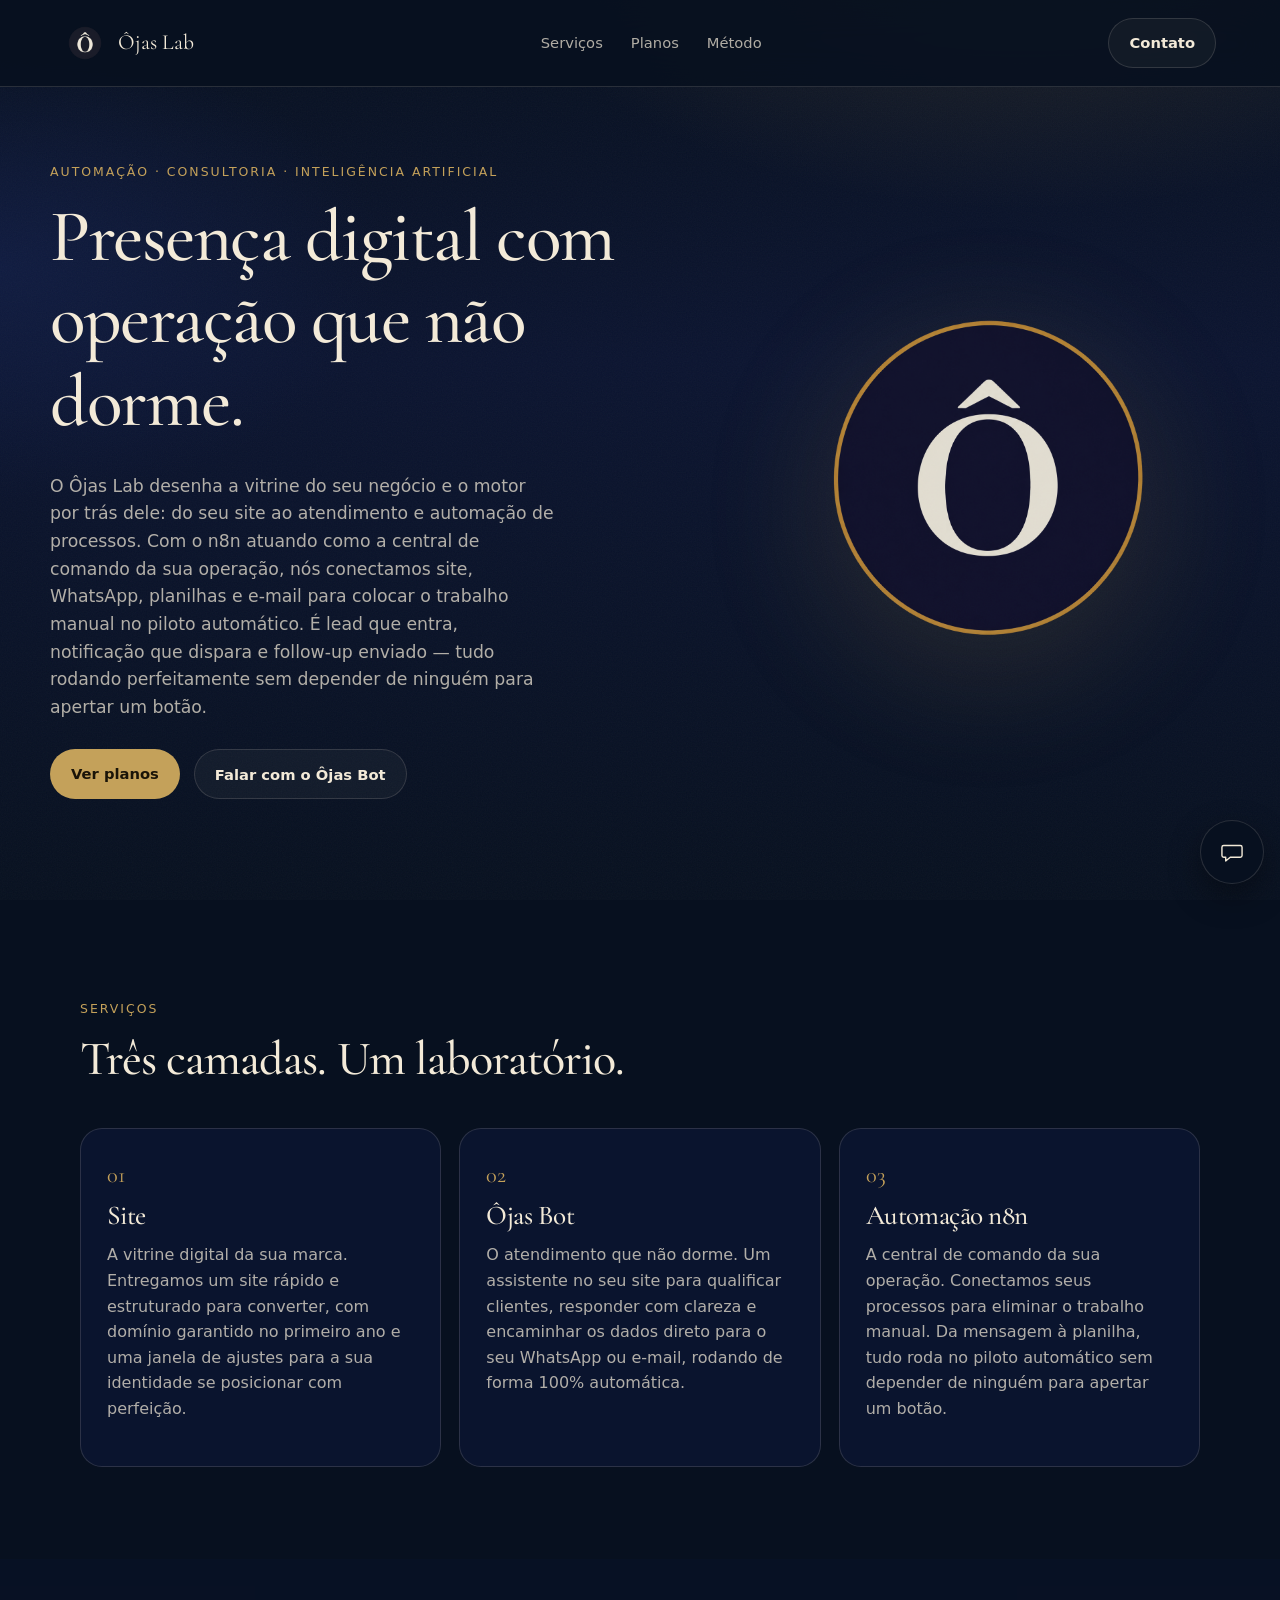
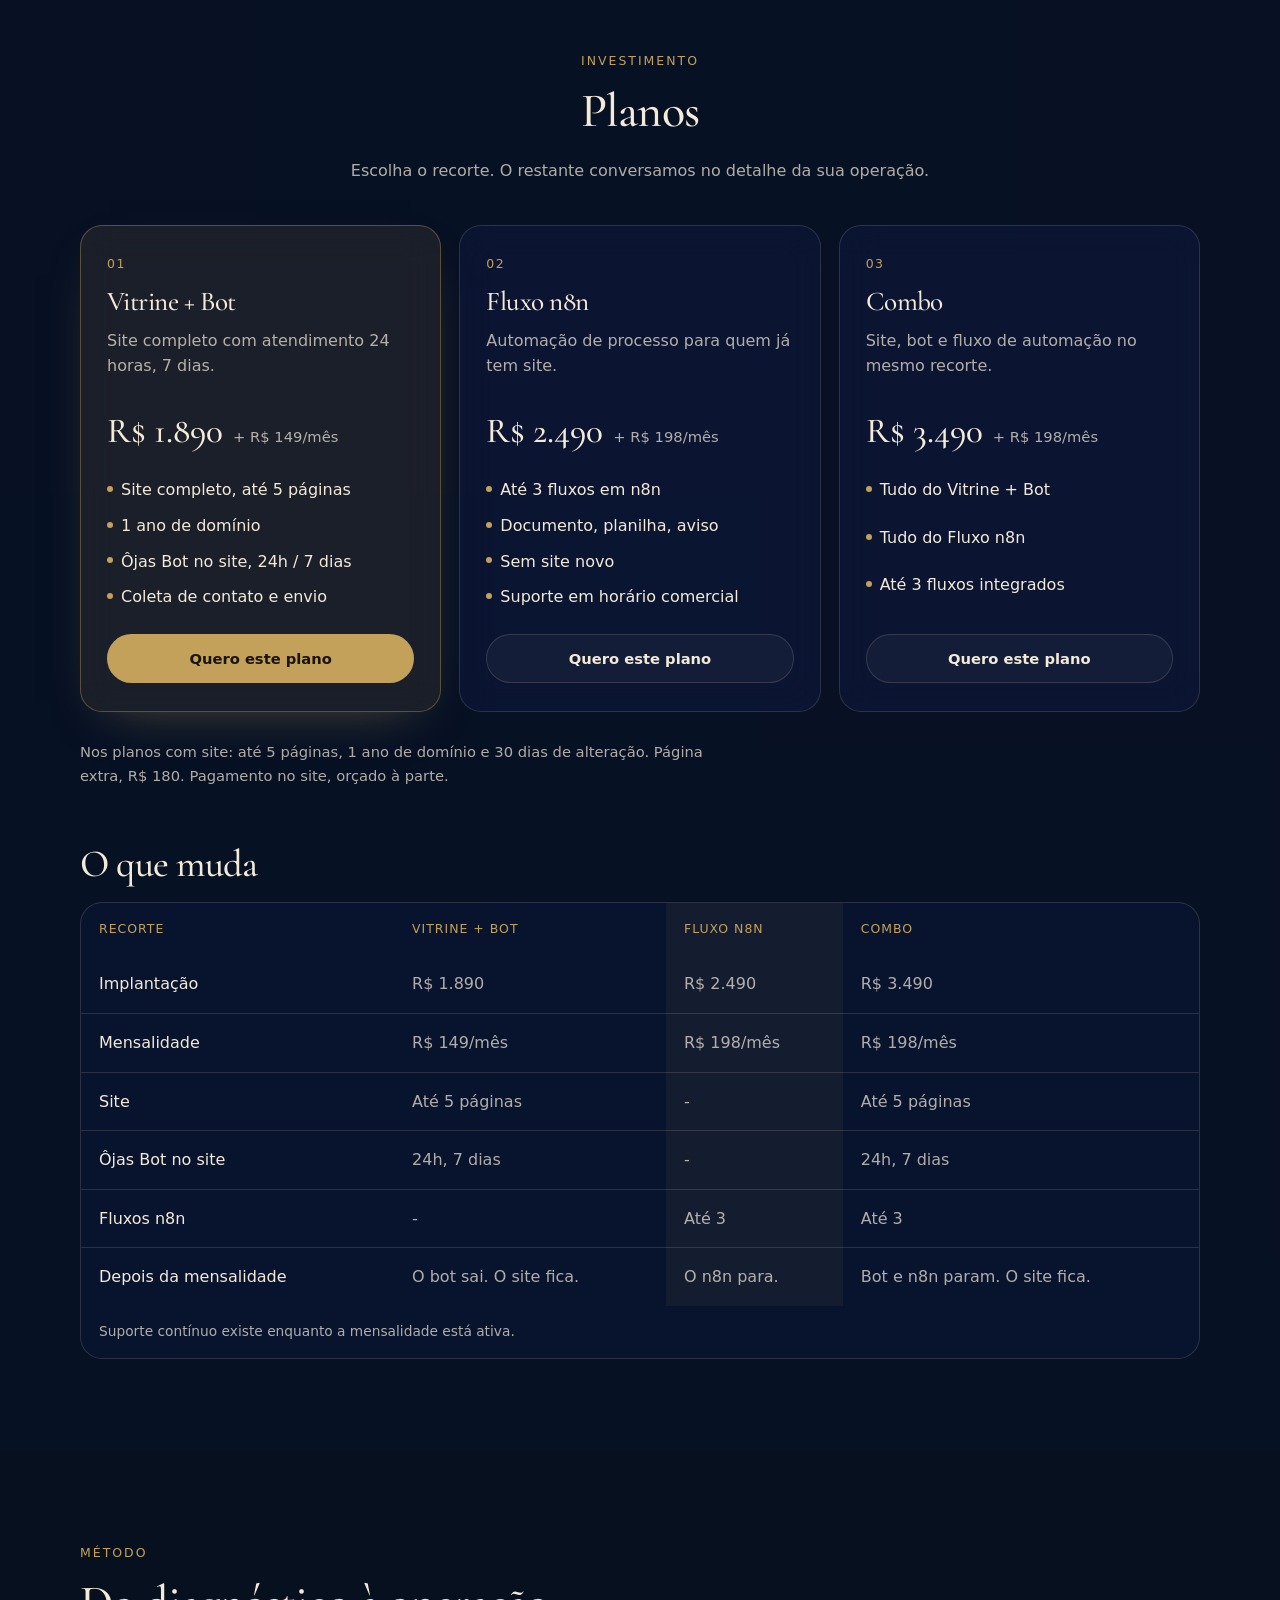
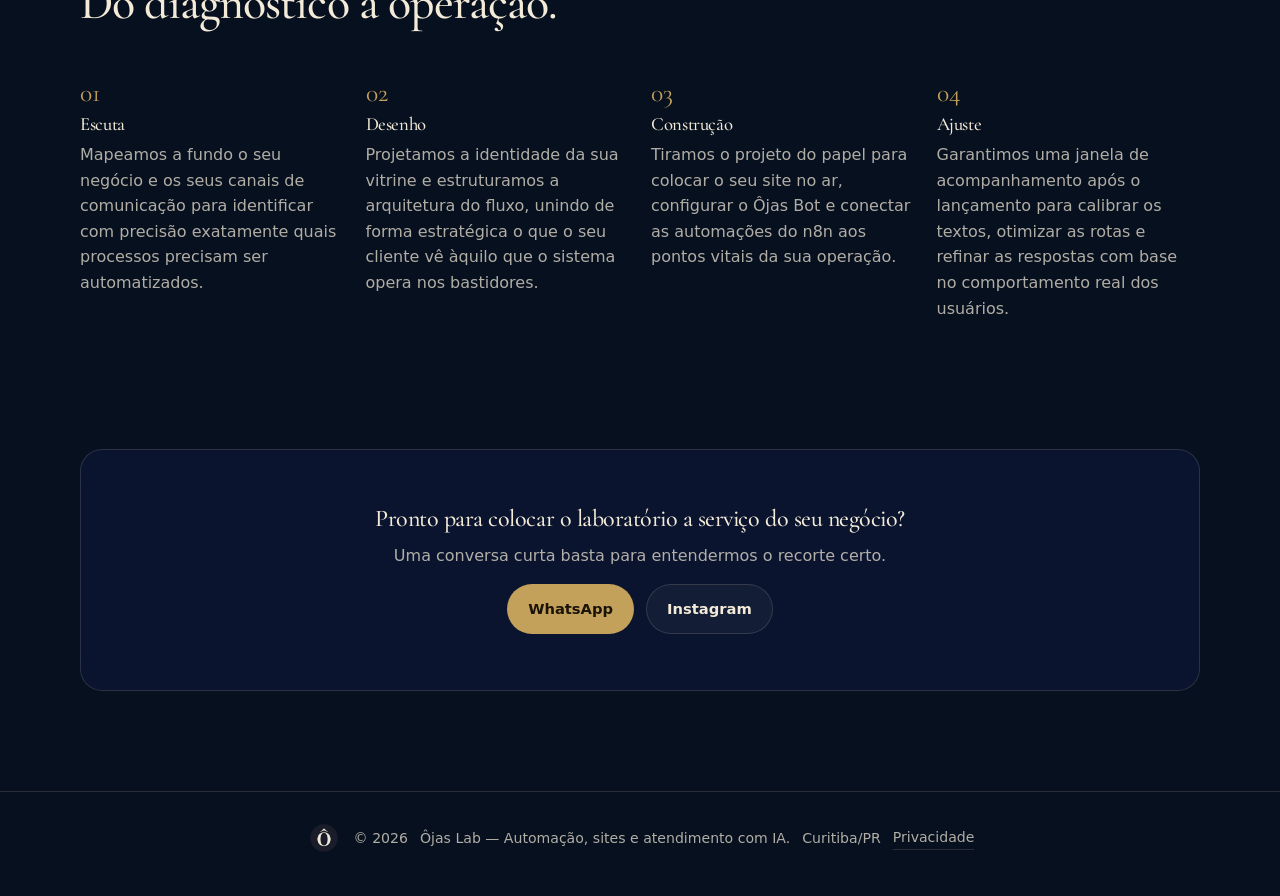
==== commit 3c02040a: "Remove name from footer and keep location" ====
--- a/index.html
+++ b/index.html
@@ -277,7 +277,7 @@
     </a>
     <span>© 2026</span>
     <span>Ôjas Lab — Automação, sites e atendimento com IA.</span>
-    <span>Henrique Zuchello · Curitiba/PR</span>
+    <span>Curitiba/PR</span>
     <a class="foot__legal" href="privacidade.html">Privacidade</a>
   </p>
 </footer>
